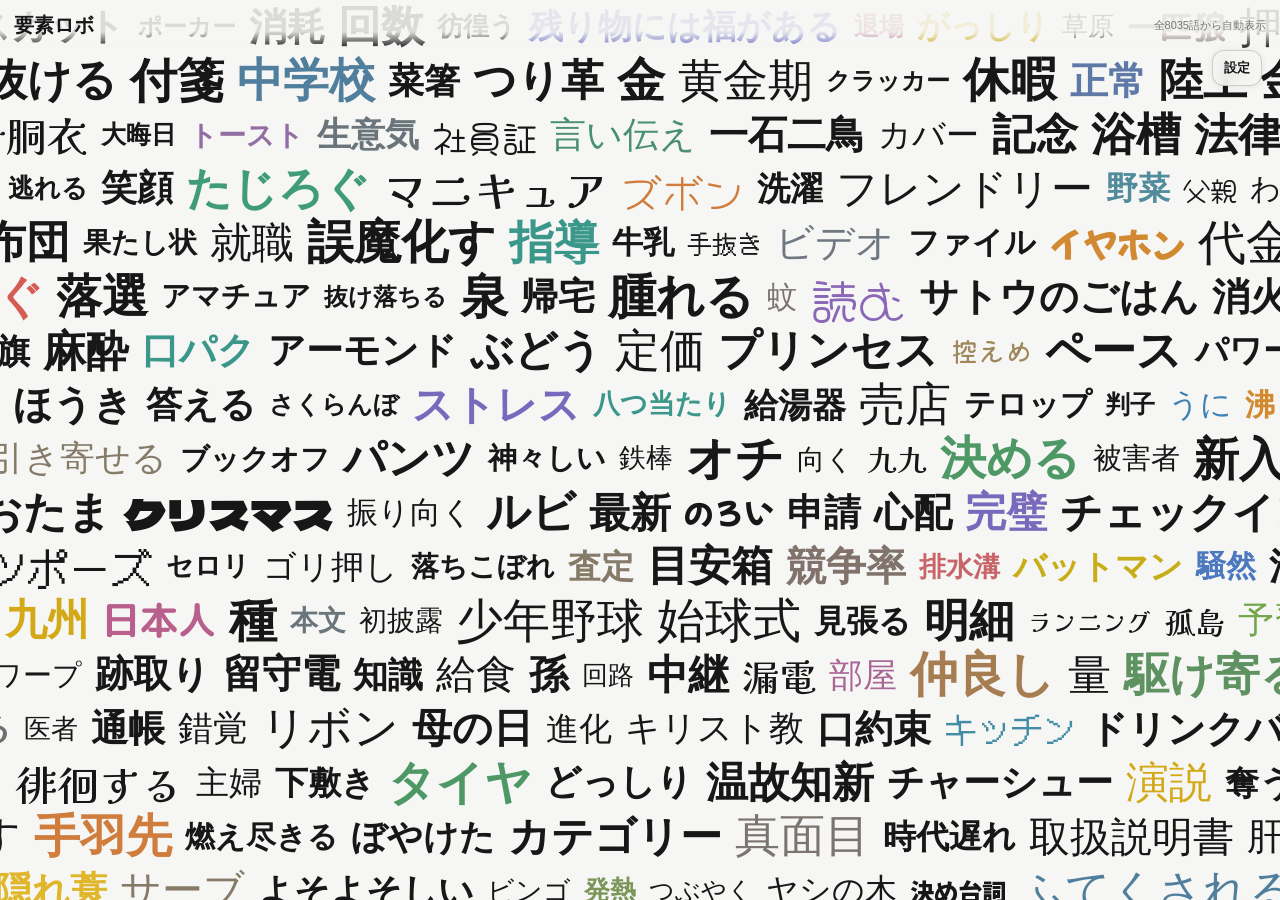
==== index.html @ fb164f0d "Move display controls into settings panel" ====
<!doctype html>
<html lang="ja"><head><meta charset="utf-8"><meta name="viewport" content="width=device-width,initial-scale=1,viewport-fit=cover"><title>要素ロボ</title><link rel="stylesheet" href="reroll-effect.css"><link rel="preconnect" href="https://fonts.googleapis.com"><link rel="preconnect" href="https://fonts.gstatic.com" crossorigin><link href="https://fonts.googleapis.com/css2?family=Dela+Gothic+One&family=DotGothic16&family=Hachi+Maru+Pop&family=Kaisei+Decol:wght@500&family=Kiwi+Maru:wght@500&family=Kosugi+Maru&family=M+PLUS+Rounded+1c:wght@700&family=Mochiy+Pop+One&family=Rampart+One&family=Reggae+One&family=RocknRoll+One&family=Shippori+Mincho:wght@600&family=Stick&family=Yomogi&family=Yuji+Mai&family=Yuji+Syuku&family=Zen+Antique&family=Zen+Kurenaido&family=Zen+Old+Mincho:wght@600&display=swap" rel="stylesheet">
<style>
:root{--bg:#f6f6f4;--text:#171717;--muted:#777;--panel:rgba(246,246,244,.88)}*{box-sizing:border-box}html,body{margin:0;width:100%;height:100%;overflow:hidden;background:var(--bg);color:var(--text);font-family:-apple-system,BlinkMacSystemFont,"Hiragino Sans","Yu Gothic",sans-serif}#river{position:fixed;inset:0;overflow:hidden}#track{position:absolute;left:-90px;top:0;width:calc(100vw + 180px);will-change:transform;animation:flow var(--duration,60s) linear infinite}.sheet{width:100%;overflow:hidden}.row{height:36px;display:flex;align-items:center;gap:9px;width:max-content;white-space:nowrap}.word{display:inline-block;flex:none;white-space:nowrap;line-height:1;opacity:1;user-select:none;pointer-events:none}@keyframes flow{from{transform:translate3d(0,var(--start-y),0)}to{transform:translate3d(0,0,0)}}header{position:fixed;top:0;left:0;right:0;z-index:20;display:flex;align-items:center;justify-content:space-between;gap:12px;padding:max(12px,env(safe-area-inset-top)) 14px 10px;background:linear-gradient(to bottom,var(--panel) 65%,transparent);pointer-events:none}h1{font-size:20px;margin:0;font-weight:700}.info{font-size:11px;color:var(--muted);white-space:nowrap}.loading{position:fixed;inset:0;display:grid;place-items:center;font-size:14px;color:var(--muted)}#settingsButton{position:fixed;z-index:42;right:12px;top:max(44px,calc(env(safe-area-inset-top) + 38px));height:34px;padding:0 11px;border:1px solid color-mix(in srgb,var(--text) 18%,transparent);border-radius:12px;background:color-mix(in srgb,var(--bg) 90%,transparent);color:var(--text);font:700 12px -apple-system,BlinkMacSystemFont,"Hiragino Sans","Yu Gothic",sans-serif;box-shadow:0 1px 7px rgba(0,0,0,.08);backdrop-filter:blur(6px);-webkit-backdrop-filter:blur(6px);cursor:pointer}#settingsPanel{position:fixed;z-index:41;right:12px;top:max(84px,calc(env(safe-area-inset-top) + 78px));width:min(88vw,290px);padding:12px;border-radius:16px;background:color-mix(in srgb,var(--bg) 92%,transparent);color:var(--text);box-shadow:0 5px 22px rgba(0,0,0,.14);backdrop-filter:blur(9px);-webkit-backdrop-filter:blur(9px)}#settingsPanel[hidden]{display:none}.settingRow{min-height:34px;display:flex;align-items:center;justify-content:space-between;gap:12px;font-size:12px;font-weight:700}.settingRow+.settingRow{border-top:1px solid color-mix(in srgb,var(--text) 9%,transparent)}.settingHint{font-size:9px;font-weight:500;color:var(--muted);margin-top:-4px;padding-bottom:6px}.settingToggle{display:flex;align-items:center;cursor:pointer}.settingToggle input{position:absolute;opacity:0;pointer-events:none}.miniSwitch{position:relative;width:36px;height:21px;border-radius:999px;background:color-mix(in srgb,var(--text) 18%,transparent);transition:.15s}.miniSwitch:after{content:"";position:absolute;width:17px;height:17px;left:2px;top:2px;border-radius:50%;background:var(--bg);box-shadow:0 1px 3px rgba(0,0,0,.25);transition:.15s}.settingToggle input:checked+.miniSwitch{background:var(--text)}.settingToggle input:checked+.miniSwitch:after{transform:translateX(15px)}.speedBox{display:flex;align-items:center;gap:7px}.speedBox input{width:120px;accent-color:var(--text)}#speedValue{min-width:24px;text-align:right;font-variant-numeric:tabular-nums}#rerollWrap{position:fixed;right:14px;bottom:max(15px,env(safe-area-inset-bottom));z-index:30;display:flex;flex-direction:column;align-items:center;gap:5px}#rerollWrap[hidden]{display:none}#reroll{width:62px;height:62px;padding:0;border:2px solid rgba(23,23,23,.30);border-radius:50%;display:grid;place-items:center;background:rgba(255,255,255,.97);color:#111;box-shadow:0 4px 18px rgba(0,0,0,.20);cursor:pointer;-webkit-tap-highlight-color:transparent}#reroll svg{width:38px;height:38px;display:block;overflow:visible}#reroll:active{transform:scale(.94)}#rerollLabel{font-size:12px;font-weight:700;line-height:1;color:#222;background:rgba(255,255,255,.92);padding:4px 7px;border-radius:9px;box-shadow:0 1px 5px rgba(0,0,0,.10);pointer-events:none}@media (min-width:601px){.row{height:54px;gap:13px}#settingsButton{right:18px;top:50px;height:36px;font-size:13px}#settingsPanel{right:18px;top:92px;width:310px}.settingRow{font-size:13px}.speedBox input{width:140px}#rerollWrap{right:22px;bottom:18px}#reroll{width:68px;height:68px}#reroll svg{width:41px;height:41px}#rerollLabel{font-size:13px}}
</style></head><body><div id="river"><div id="track"></div></div><header><h1>要素ロボ</h1><div class="info" id="info">読み込み中…</div></header><button id="settingsButton" type="button" aria-expanded="false">設定</button><div id="settingsPanel" hidden><div class="settingRow"><span>フォント</span><label class="settingToggle"><input id="fontToggle" type="checkbox" checked><span class="miniSwitch"></span></label></div><div class="settingRow"><span>色</span><label class="settingToggle"><input id="colorToggle" type="checkbox" checked><span class="miniSwitch"></span></label></div><div class="settingRow"><span>速度</span><div class="speedBox"><input id="speedRange" type="range" min="12" max="72" step="2" value="36"><span id="speedValue">36</span></div></div><div class="settingRow"><span>文字サイズ</span><label class="settingToggle"><input id="sizeToggle" type="checkbox" checked><span class="miniSwitch"></span></label></div><div class="settingRow"><span>文字数補正</span><label class="settingToggle"><input id="lengthToggle" type="checkbox" checked><span class="miniSwitch"></span></label></div><div class="settingHint">ON：長い言葉ほど少し小さく表示</div></div><div id="rerollWrap" hidden><button id="reroll" type="button" aria-label="再抽選" title="再抽選"><svg viewBox="0 0 48 48" aria-hidden="true"><path d="M10 19A15.5 15.5 0 0 1 35 13" fill="none" stroke="currentColor" stroke-width="4.2" stroke-linecap="round"/><path d="M34 7L40 14L31 16Z" fill="currentColor"/><path d="M38 29A15.5 15.5 0 0 1 13 35" fill="none" stroke="currentColor" stroke-width="4.2" stroke-linecap="round"/><path d="M14 41L8 34L17 32Z" fill="currentColor"/></svg></button><div id="rerollLabel">再抽選</div></div><div id="loading" class="loading">語彙を読み込んでいます…</div>
<script>
const FILES=['words1.txt','words2.txt','words3.txt','words4.txt','words5.txt','words6.txt','words7.txt','words8.txt','words9.txt','noun_candidates_1000plus.txt','verb_candidates.txt','adjective_candidates_2000.txt'],track=document.getElementById('track'),info=document.getElementById('info'),loading=document.getElementById('loading'),reroll=document.getElementById('reroll'),rerollWrap=document.getElementById('rerollWrap'),settingsButton=document.getElementById('settingsButton'),settingsPanel=document.getElementById('settingsPanel'),fontToggle=document.getElementById('fontToggle'),colorToggle=document.getElementById('colorToggle'),speedRange=document.getElementById('speedRange'),speedValue=document.getElementById('speedValue'),sizeToggle=document.getElementById('sizeToggle'),lengthToggle=document.getElementById('lengthToggle');
const EXCLUDE=new Set(['真鍮','合板','石材','鋼','断熱材','建材','路肩','陸橋','貯水槽','排気口','換気口','字体','字間','キャプション','製本','トナー','受付票','壮行会','セットプレー']);
const COLORS=['#d65b55','#d96d47','#cf7c3d','#d18a32','#d6b82f','#c9ad18','#e0b62a','#d4a918','#bfa51f','#9aa23b','#74a64c','#4d9864','#3f9b78','#3c978b','#438ca5','#3e82b4','#4b78be','#5c78bf','#6b6fc1','#7969bd','#8a67b7','#9b62ae','#aa609f','#b95f8d','#c35f7a','#c76569','#b86f5c','#a67c51','#5e9361','#499071','#438b81','#46868f','#507f9d','#5e78a7','#6d72ad','#7c6caf','#8c68aa','#9c65a2','#aa6597','#b36b89','#9f875c','#8e8f57','#7b9659','#689b62','#579b70','#4c987f','#4b928e','#528b9b','#926ea4','#6f6f6f','#7b746f','#6f7780','#81736c','#76765f','#69746b','#77707f','#6a747b','#857b68','#736d5f','#7c7070'];
const FONTS=[{family:'-apple-system,BlinkMacSystemFont,"Hiragino Sans","Yu Gothic",sans-serif',weight:'600',chance:30},{family:'"Hiragino Mincho ProN","Yu Mincho",serif',weight:'600',chance:20},{family:'ui-monospace,"SFMono-Regular","Cascadia Mono","Yu Gothic",monospace',weight:'600',chance:2},{family:'"Hiragino Maru Gothic ProN","Hiragino Maru Gothic Pro","Yu Gothic",sans-serif',weight:'600',chance:2},{family:'"YuKyokasho","Yu Kyokasho","Hiragino Mincho ProN",serif',weight:'500',chance:2},{family:'"Hiragino Kaku Gothic StdN","Hiragino Kaku Gothic ProN","Yu Gothic",sans-serif',weight:'800',chance:2},{family:'"Klee","Klee One","Yu Mincho",serif',weight:'500',chance:2},{family:'Georgia,"Times New Roman","Yu Mincho",serif',weight:'600',chance:2},{family:'"DotGothic16",sans-serif',weight:'400',chance:2},{family:'"Dela Gothic One",sans-serif',weight:'400',chance:2},{family:'"Hachi Maru Pop",cursive',weight:'400',chance:2},{family:'"Zen Kurenaido",sans-serif',weight:'400',chance:2},{family:'"Kaisei Decol",serif',weight:'500',chance:2},{family:'"RocknRoll One",sans-serif',weight:'400',chance:2},{family:'"Reggae One",sans-serif',weight:'400',chance:2},{family:'"M PLUS Rounded 1c",sans-serif',weight:'700',chance:2},{family:'"Kosugi Maru",sans-serif',weight:'400',chance:2},{family:'"Shippori Mincho",serif',weight:'600',chance:2},{family:'"Zen Antique",serif',weight:'400',chance:2},{family:'"Zen Old Mincho",serif',weight:'600',chance:2},{family:'"Yomogi",cursive',weight:'400',chance:2},{family:'"Yuji Syuku",serif',weight:'400',chance:2},{family:'"Yuji Mai",serif',weight:'400',chance:2},{family:'"Mochiy Pop One",sans-serif',weight:'400',chance:2},{family:'"Kiwi Maru",serif',weight:'500',chance:2},{family:'"Rampart One",sans-serif',weight:'400',chance:2},{family:'"Stick",sans-serif',weight:'400',chance:2}];
const BASE_FONT=FONTS[0];let speed=36,words=[],resizeTimer=null,pool=[],p=0,cycleTimer=null,sheetHeight=0,fontVariation=true,colorVariation=true,sizeVariation=true,lengthCorrection=true;const isPhone=()=>Math.min(screen.width,screen.height)<=600;const rowHeight=()=>isPhone()?36:54;const layoutWidth=()=>isPhone()?Math.min(innerWidth,innerHeight):innerWidth;function shuffle(a){const b=a.slice();for(let i=b.length-1;i;i--){const j=Math.floor(Math.random()*(i+1));[b[i],b[j]]=[b[j],b[i]]}return b}function nextWord(){if(p>=pool.length){pool=shuffle(words);p=0}return pool[p++]}function decorateWord(s){if(colorVariation&&Math.random()<.30)s.style.color=COLORS[Math.floor(Math.random()*COLORS.length)];else s.style.color=''}function fontSizeFor(text){const scale=isPhone()?1:1.5;if(!sizeVariation)return 24.2*scale;const len=Array.from(text).length,correction=lengthCorrection?(len-3)*.38:0;return Math.max(16*scale,Math.min(32*scale,(24.2+(Math.random()-.5)*16-correction)*scale))}function chooseFont(){if(!fontVariation)return BASE_FONT;let r=Math.random()*100,sum=0;for(const f of FONTS){sum+=f.chance;if(r<sum)return f}return FONTS[0]}function applyFont(s){const f=chooseFont();s.style.fontFamily=f.family;s.style.fontWeight=f.weight}function applySize(s){s.style.fontSize=fontSizeFor(s.textContent)+'px'}function makeWord(text){const s=document.createElement('span');s.className='word';s.textContent=text;applySize(s);applyFont(s);decorateWord(s);return s}function wordsPerRow(){const w=layoutWidth(),avg=isPhone()?46:72;return Math.ceil((w+420)/avg)+8}function fillRow(row){const offset=Math.floor(Math.random()*100),frag=document.createDocumentFragment(),count=wordsPerRow();row.style.transform=`translateX(${-offset}px)`;for(let i=0;i<count;i++)frag.appendChild(makeWord(nextWord()));row.appendChild(frag)}function makeSheet(){const sh=document.createElement('div');sh.className='sheet',rh=rowHeight(),rows=Math.ceil(innerHeight/rh)*4+8;for(let i=0;i<rows;i++){const row=document.createElement('div');row.className='row';fillRow(row);sh.appendChild(row)}return sh}function refreshFonts(){track.querySelectorAll('.word').forEach(applyFont)}function refreshColors(){track.querySelectorAll('.word').forEach(decorateWord)}function refreshSizes(){track.querySelectorAll('.word').forEach(applySize)}function applySpeed(){if(!sheetHeight)return;track.style.setProperty('--duration',`${sheetHeight/speed}s`)}function build(){clearTimeout(cycleTimer);rerollWrap.hidden=true;track.style.animation='none';track.replaceChildren();pool=shuffle(words);p=0;const a=makeSheet();track.appendChild(a);track.appendChild(a.cloneNode(true));sheetHeight=a.offsetHeight;track.style.setProperty('--start-y',`${-sheetHeight}px`);applySpeed();void track.offsetWidth;track.style.animation='flow var(--duration) linear infinite';cycleTimer=setTimeout(()=>{rerollWrap.hidden=false},sheetHeight/speed*1000)}settingsButton.addEventListener('click',()=>{const open=settingsPanel.hidden;settingsPanel.hidden=!open;settingsButton.setAttribute('aria-expanded',open)});fontToggle.addEventListener('change',()=>{fontVariation=fontToggle.checked;refreshFonts()});colorToggle.addEventListener('change',()=>{colorVariation=colorToggle.checked;refreshColors()});speedRange.addEventListener('input',()=>{speed=Number(speedRange.value);speedValue.textContent=speed;applySpeed()});sizeToggle.addEventListener('change',()=>{sizeVariation=sizeToggle.checked;refreshSizes()});lengthToggle.addEventListener('change',()=>{lengthCorrection=lengthToggle.checked;if(sizeVariation)refreshSizes()});reroll.addEventListener('click',build);addEventListener('resize',()=>{if(isPhone())return;clearTimeout(resizeTimer);resizeTimer=setTimeout(()=>{if(words.length)build()},350)});Promise.all(FILES.map(f=>fetch(f).then(r=>{if(!r.ok)throw Error();return r.text()}))).then(ts=>{words=[...new Set(ts.join('\n').split(/\r?\n/).map(x=>x.trim()).filter(Boolean))].filter(w=>!EXCLUDE.has(w));loading.remove();info.textContent=`全${words.length}語から自動表示`;build()}).catch(()=>{loading.textContent='語彙の読み込みに失敗しました';info.textContent='エラー'});
</script><script src="reroll-effect.js"></script></body></html>
---- reroll-effect.css ----
html.inverted{--bg:#111;--text:#f3f3f3;--muted:#aaa;--panel:rgba(17,17,17,.88);color-scheme:dark}html,body{transition:background-color .15s,color .15s}#rerollEffect{position:fixed;inset:0;z-index:60;display:flex;flex-direction:column;align-items:center;justify-content:center;gap:14px;background:rgba(246,246,244,.52);pointer-events:auto}html.inverted #rerollEffect{background:rgba(17,17,17,.52)}#rerollEffect[hidden]{display:none}.loadingSpinner{width:54px;height:54px;border-radius:50%;border:6px solid color-mix(in srgb,var(--text) 16%,transparent);border-top-color:var(--text);animation:rerollSpin .72s linear infinite}.rerollEffectText{font-size:17px;font-weight:800;letter-spacing:.04em;color:var(--text);text-shadow:0 1px 0 color-mix(in srgb,var(--bg) 95%,transparent),0 0 7px color-mix(in srgb,var(--bg) 80%,transparent)}#reroll{background:color-mix(in srgb,var(--bg) 97%,transparent)!important;color:var(--text)!important;border-color:color-mix(in srgb,var(--text) 30%,transparent)!important}#rerollLabel{color:var(--text)!important;background:color-mix(in srgb,var(--bg) 92%,transparent)!important}body.rerolling #track{opacity:.96}@keyframes rerollSpin{to{transform:rotate(360deg)}}@media(max-width:600px){.loadingSpinner{width:50px;height:50px;border-width:5px}.rerollEffectText{font-size:16px}}
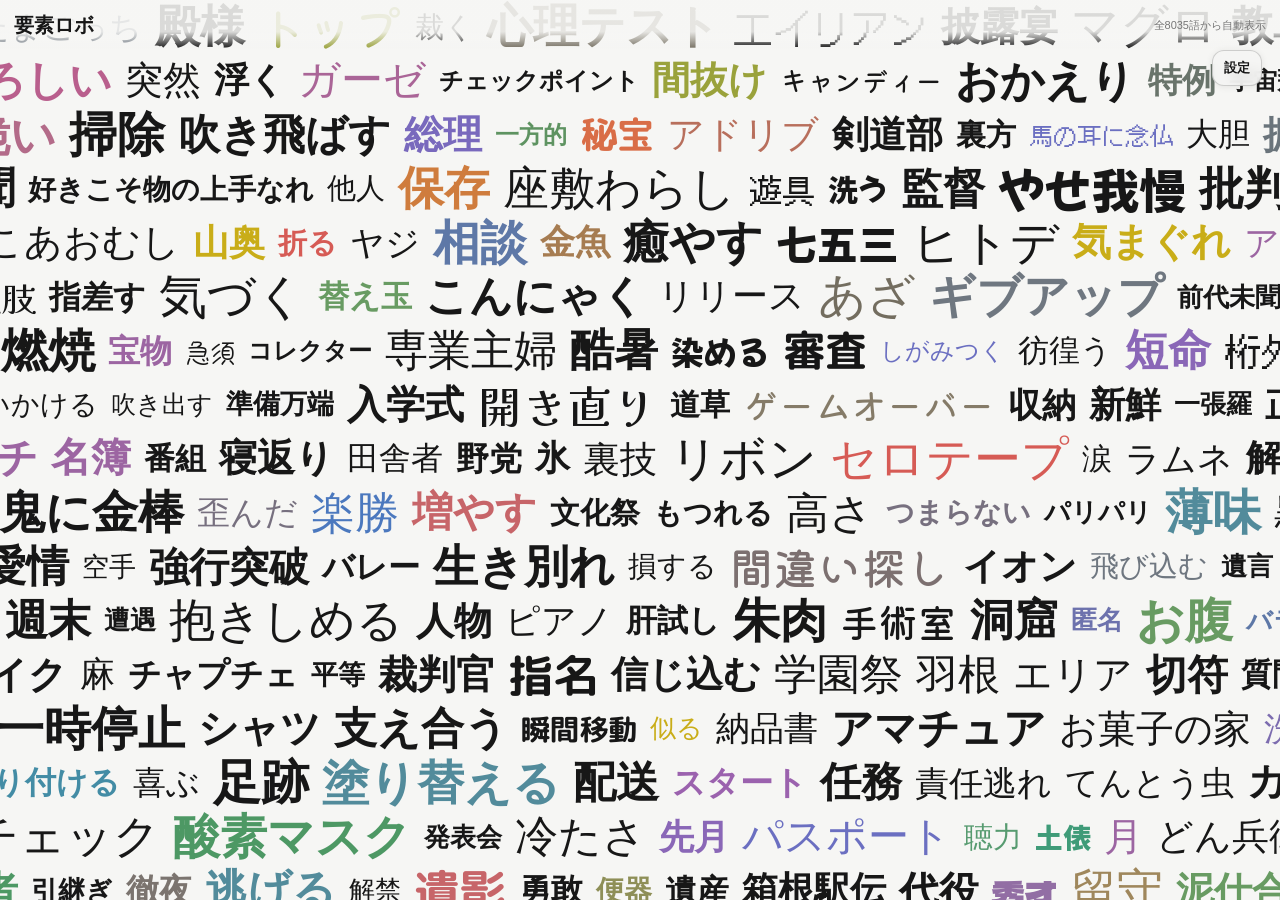
==== commit 95fcdb9e: "Show progress feedback while applying display settings" ====
--- a/index.html
+++ b/index.html
@@ -1,12 +1,12 @@
 <!doctype html>
 <html lang="ja"><head><meta charset="utf-8"><meta name="viewport" content="width=device-width,initial-scale=1,viewport-fit=cover"><title>要素ロボ</title><link rel="stylesheet" href="reroll-effect.css"><link rel="preconnect" href="https://fonts.googleapis.com"><link rel="preconnect" href="https://fonts.gstatic.com" crossorigin><link href="https://fonts.googleapis.com/css2?family=Dela+Gothic+One&family=DotGothic16&family=Hachi+Maru+Pop&family=Kaisei+Decol:wght@500&family=Kiwi+Maru:wght@500&family=Kosugi+Maru&family=M+PLUS+Rounded+1c:wght@700&family=Mochiy+Pop+One&family=Rampart+One&family=Reggae+One&family=RocknRoll+One&family=Shippori+Mincho:wght@600&family=Stick&family=Yomogi&family=Yuji+Mai&family=Yuji+Syuku&family=Zen+Antique&family=Zen+Kurenaido&family=Zen+Old+Mincho:wght@600&display=swap" rel="stylesheet">
 <style>
-:root{--bg:#f6f6f4;--text:#171717;--muted:#777;--panel:rgba(246,246,244,.88)}*{box-sizing:border-box}html,body{margin:0;width:100%;height:100%;overflow:hidden;background:var(--bg);color:var(--text);font-family:-apple-system,BlinkMacSystemFont,"Hiragino Sans","Yu Gothic",sans-serif}#river{position:fixed;inset:0;overflow:hidden}#track{position:absolute;left:-90px;top:0;width:calc(100vw + 180px);will-change:transform;animation:flow var(--duration,60s) linear infinite}.sheet{width:100%;overflow:hidden}.row{height:36px;display:flex;align-items:center;gap:9px;width:max-content;white-space:nowrap}.word{display:inline-block;flex:none;white-space:nowrap;line-height:1;opacity:1;user-select:none;pointer-events:none}@keyframes flow{from{transform:translate3d(0,var(--start-y),0)}to{transform:translate3d(0,0,0)}}header{position:fixed;top:0;left:0;right:0;z-index:20;display:flex;align-items:center;justify-content:space-between;gap:12px;padding:max(12px,env(safe-area-inset-top)) 14px 10px;background:linear-gradient(to bottom,var(--panel) 65%,transparent);pointer-events:none}h1{font-size:20px;margin:0;font-weight:700}.info{font-size:11px;color:var(--muted);white-space:nowrap}.loading{position:fixed;inset:0;display:grid;place-items:center;font-size:14px;color:var(--muted)}#settingsButton{position:fixed;z-index:42;right:12px;top:max(44px,calc(env(safe-area-inset-top) + 38px));height:34px;padding:0 11px;border:1px solid color-mix(in srgb,var(--text) 18%,transparent);border-radius:12px;background:color-mix(in srgb,var(--bg) 90%,transparent);color:var(--text);font:700 12px -apple-system,BlinkMacSystemFont,"Hiragino Sans","Yu Gothic",sans-serif;box-shadow:0 1px 7px rgba(0,0,0,.08);backdrop-filter:blur(6px);-webkit-backdrop-filter:blur(6px);cursor:pointer}#settingsPanel{position:fixed;z-index:41;right:12px;top:max(84px,calc(env(safe-area-inset-top) + 78px));width:min(88vw,290px);padding:12px;border-radius:16px;background:color-mix(in srgb,var(--bg) 92%,transparent);color:var(--text);box-shadow:0 5px 22px rgba(0,0,0,.14);backdrop-filter:blur(9px);-webkit-backdrop-filter:blur(9px)}#settingsPanel[hidden]{display:none}.settingRow{min-height:34px;display:flex;align-items:center;justify-content:space-between;gap:12px;font-size:12px;font-weight:700}.settingRow+.settingRow{border-top:1px solid color-mix(in srgb,var(--text) 9%,transparent)}.settingHint{font-size:9px;font-weight:500;color:var(--muted);margin-top:-4px;padding-bottom:6px}.settingToggle{display:flex;align-items:center;cursor:pointer}.settingToggle input{position:absolute;opacity:0;pointer-events:none}.miniSwitch{position:relative;width:36px;height:21px;border-radius:999px;background:color-mix(in srgb,var(--text) 18%,transparent);transition:.15s}.miniSwitch:after{content:"";position:absolute;width:17px;height:17px;left:2px;top:2px;border-radius:50%;background:var(--bg);box-shadow:0 1px 3px rgba(0,0,0,.25);transition:.15s}.settingToggle input:checked+.miniSwitch{background:var(--text)}.settingToggle input:checked+.miniSwitch:after{transform:translateX(15px)}.speedBox{display:flex;align-items:center;gap:7px}.speedBox input{width:120px;accent-color:var(--text)}#speedValue{min-width:24px;text-align:right;font-variant-numeric:tabular-nums}#rerollWrap{position:fixed;right:14px;bottom:max(15px,env(safe-area-inset-bottom));z-index:30;display:flex;flex-direction:column;align-items:center;gap:5px}#rerollWrap[hidden]{display:none}#reroll{width:62px;height:62px;padding:0;border:2px solid rgba(23,23,23,.30);border-radius:50%;display:grid;place-items:center;background:rgba(255,255,255,.97);color:#111;box-shadow:0 4px 18px rgba(0,0,0,.20);cursor:pointer;-webkit-tap-highlight-color:transparent}#reroll svg{width:38px;height:38px;display:block;overflow:visible}#reroll:active{transform:scale(.94)}#rerollLabel{font-size:12px;font-weight:700;line-height:1;color:#222;background:rgba(255,255,255,.92);padding:4px 7px;border-radius:9px;box-shadow:0 1px 5px rgba(0,0,0,.10);pointer-events:none}@media (min-width:601px){.row{height:54px;gap:13px}#settingsButton{right:18px;top:50px;height:36px;font-size:13px}#settingsPanel{right:18px;top:92px;width:310px}.settingRow{font-size:13px}.speedBox input{width:140px}#rerollWrap{right:22px;bottom:18px}#reroll{width:68px;height:68px}#reroll svg{width:41px;height:41px}#rerollLabel{font-size:13px}}
+:root{--bg:#f6f6f4;--text:#171717;--muted:#777;--panel:rgba(246,246,244,.88)}*{box-sizing:border-box}html,body{margin:0;width:100%;height:100%;overflow:hidden;background:var(--bg);color:var(--text);font-family:-apple-system,BlinkMacSystemFont,"Hiragino Sans","Yu Gothic",sans-serif}#river{position:fixed;inset:0;overflow:hidden}#track{position:absolute;left:-90px;top:0;width:calc(100vw + 180px);will-change:transform;animation:flow var(--duration,60s) linear infinite}.sheet{width:100%;overflow:hidden}.row{height:36px;display:flex;align-items:center;gap:9px;width:max-content;white-space:nowrap}.word{display:inline-block;flex:none;white-space:nowrap;line-height:1;opacity:1;user-select:none;pointer-events:none}@keyframes flow{from{transform:translate3d(0,var(--start-y),0)}to{transform:translate3d(0,0,0)}}header{position:fixed;top:0;left:0;right:0;z-index:20;display:flex;align-items:center;justify-content:space-between;gap:12px;padding:max(12px,env(safe-area-inset-top)) 14px 10px;background:linear-gradient(to bottom,var(--panel) 65%,transparent);pointer-events:none}h1{font-size:20px;margin:0;font-weight:700}.info{font-size:11px;color:var(--muted);white-space:nowrap}.loading{position:fixed;inset:0;display:grid;place-items:center;font-size:14px;color:var(--muted)}#settingsButton{position:fixed;z-index:42;right:12px;top:max(44px,calc(env(safe-area-inset-top) + 38px));height:34px;padding:0 11px;border:1px solid color-mix(in srgb,var(--text) 18%,transparent);border-radius:12px;background:color-mix(in srgb,var(--bg) 90%,transparent);color:var(--text);font:700 12px -apple-system,BlinkMacSystemFont,"Hiragino Sans","Yu Gothic",sans-serif;box-shadow:0 1px 7px rgba(0,0,0,.08);backdrop-filter:blur(6px);-webkit-backdrop-filter:blur(6px);cursor:pointer}#settingsPanel{position:fixed;z-index:41;right:12px;top:max(84px,calc(env(safe-area-inset-top) + 78px));width:min(88vw,290px);padding:12px;border-radius:16px;background:color-mix(in srgb,var(--bg) 92%,transparent);color:var(--text);box-shadow:0 5px 22px rgba(0,0,0,.14);backdrop-filter:blur(9px);-webkit-backdrop-filter:blur(9px)}#settingsPanel[hidden]{display:none}.settingRow{position:relative;min-height:34px;display:flex;align-items:center;justify-content:space-between;gap:12px;font-size:12px;font-weight:700}.settingRow+.settingRow{border-top:1px solid color-mix(in srgb,var(--text) 9%,transparent)}.settingRow.updating{padding-right:24px}.settingRow.updating:after{content:"";position:absolute;right:0;width:13px;height:13px;border:2px solid color-mix(in srgb,var(--text) 18%,transparent);border-top-color:var(--text);border-radius:50%;animation:settingSpin .55s linear infinite}.settingHint{font-size:9px;font-weight:500;color:var(--muted);margin-top:-4px;padding-bottom:6px}.settingToggle{display:flex;align-items:center;cursor:pointer}.settingToggle input{position:absolute;opacity:0;pointer-events:none}.miniSwitch{position:relative;width:36px;height:21px;border-radius:999px;background:color-mix(in srgb,var(--text) 18%,transparent);transition:.15s}.miniSwitch:after{content:"";position:absolute;width:17px;height:17px;left:2px;top:2px;border-radius:50%;background:var(--bg);box-shadow:0 1px 3px rgba(0,0,0,.25);transition:.15s}.settingToggle input:checked+.miniSwitch{background:var(--text)}.settingToggle input:checked+.miniSwitch:after{transform:translateX(15px)}.settingToggle input:disabled+.miniSwitch{opacity:.72}.speedBox{display:flex;align-items:center;gap:7px}.speedBox input{width:120px;accent-color:var(--text)}#speedValue{min-width:24px;text-align:right;font-variant-numeric:tabular-nums}@keyframes settingSpin{to{transform:rotate(360deg)}}#rerollWrap{position:fixed;right:14px;bottom:max(15px,env(safe-area-inset-bottom));z-index:30;display:flex;flex-direction:column;align-items:center;gap:5px}#rerollWrap[hidden]{display:none}#reroll{width:62px;height:62px;padding:0;border:2px solid rgba(23,23,23,.30);border-radius:50%;display:grid;place-items:center;background:rgba(255,255,255,.97);color:#111;box-shadow:0 4px 18px rgba(0,0,0,.20);cursor:pointer;-webkit-tap-highlight-color:transparent}#reroll svg{width:38px;height:38px;display:block;overflow:visible}#reroll:active{transform:scale(.94)}#rerollLabel{font-size:12px;font-weight:700;line-height:1;color:#222;background:rgba(255,255,255,.92);padding:4px 7px;border-radius:9px;box-shadow:0 1px 5px rgba(0,0,0,.10);pointer-events:none}@media (min-width:601px){.row{height:54px;gap:13px}#settingsButton{right:18px;top:50px;height:36px;font-size:13px}#settingsPanel{right:18px;top:92px;width:310px}.settingRow{font-size:13px}.speedBox input{width:140px}#rerollWrap{right:22px;bottom:18px}#reroll{width:68px;height:68px}#reroll svg{width:41px;height:41px}#rerollLabel{font-size:13px}}
 </style></head><body><div id="river"><div id="track"></div></div><header><h1>要素ロボ</h1><div class="info" id="info">読み込み中…</div></header><button id="settingsButton" type="button" aria-expanded="false">設定</button><div id="settingsPanel" hidden><div class="settingRow"><span>フォント</span><label class="settingToggle"><input id="fontToggle" type="checkbox" checked><span class="miniSwitch"></span></label></div><div class="settingRow"><span>色</span><label class="settingToggle"><input id="colorToggle" type="checkbox" checked><span class="miniSwitch"></span></label></div><div class="settingRow"><span>速度</span><div class="speedBox"><input id="speedRange" type="range" min="12" max="72" step="2" value="36"><span id="speedValue">36</span></div></div><div class="settingRow"><span>文字サイズ</span><label class="settingToggle"><input id="sizeToggle" type="checkbox" checked><span class="miniSwitch"></span></label></div><div class="settingRow"><span>文字数補正</span><label class="settingToggle"><input id="lengthToggle" type="checkbox" checked><span class="miniSwitch"></span></label></div><div class="settingHint">ON：長い言葉ほど少し小さく表示</div></div><div id="rerollWrap" hidden><button id="reroll" type="button" aria-label="再抽選" title="再抽選"><svg viewBox="0 0 48 48" aria-hidden="true"><path d="M10 19A15.5 15.5 0 0 1 35 13" fill="none" stroke="currentColor" stroke-width="4.2" stroke-linecap="round"/><path d="M34 7L40 14L31 16Z" fill="currentColor"/><path d="M38 29A15.5 15.5 0 0 1 13 35" fill="none" stroke="currentColor" stroke-width="4.2" stroke-linecap="round"/><path d="M14 41L8 34L17 32Z" fill="currentColor"/></svg></button><div id="rerollLabel">再抽選</div></div><div id="loading" class="loading">語彙を読み込んでいます…</div>
 <script>
 const FILES=['words1.txt','words2.txt','words3.txt','words4.txt','words5.txt','words6.txt','words7.txt','words8.txt','words9.txt','noun_candidates_1000plus.txt','verb_candidates.txt','adjective_candidates_2000.txt'],track=document.getElementById('track'),info=document.getElementById('info'),loading=document.getElementById('loading'),reroll=document.getElementById('reroll'),rerollWrap=document.getElementById('rerollWrap'),settingsButton=document.getElementById('settingsButton'),settingsPanel=document.getElementById('settingsPanel'),fontToggle=document.getElementById('fontToggle'),colorToggle=document.getElementById('colorToggle'),speedRange=document.getElementById('speedRange'),speedValue=document.getElementById('speedValue'),sizeToggle=document.getElementById('sizeToggle'),lengthToggle=document.getElementById('lengthToggle');
 const EXCLUDE=new Set(['真鍮','合板','石材','鋼','断熱材','建材','路肩','陸橋','貯水槽','排気口','換気口','字体','字間','キャプション','製本','トナー','受付票','壮行会','セットプレー']);
 const COLORS=['#d65b55','#d96d47','#cf7c3d','#d18a32','#d6b82f','#c9ad18','#e0b62a','#d4a918','#bfa51f','#9aa23b','#74a64c','#4d9864','#3f9b78','#3c978b','#438ca5','#3e82b4','#4b78be','#5c78bf','#6b6fc1','#7969bd','#8a67b7','#9b62ae','#aa609f','#b95f8d','#c35f7a','#c76569','#b86f5c','#a67c51','#5e9361','#499071','#438b81','#46868f','#507f9d','#5e78a7','#6d72ad','#7c6caf','#8c68aa','#9c65a2','#aa6597','#b36b89','#9f875c','#8e8f57','#7b9659','#689b62','#579b70','#4c987f','#4b928e','#528b9b','#926ea4','#6f6f6f','#7b746f','#6f7780','#81736c','#76765f','#69746b','#77707f','#6a747b','#857b68','#736d5f','#7c7070'];
 const FONTS=[{family:'-apple-system,BlinkMacSystemFont,"Hiragino Sans","Yu Gothic",sans-serif',weight:'600',chance:30},{family:'"Hiragino Mincho ProN","Yu Mincho",serif',weight:'600',chance:20},{family:'ui-monospace,"SFMono-Regular","Cascadia Mono","Yu Gothic",monospace',weight:'600',chance:2},{family:'"Hiragino Maru Gothic ProN","Hiragino Maru Gothic Pro","Yu Gothic",sans-serif',weight:'600',chance:2},{family:'"YuKyokasho","Yu Kyokasho","Hiragino Mincho ProN",serif',weight:'500',chance:2},{family:'"Hiragino Kaku Gothic StdN","Hiragino Kaku Gothic ProN","Yu Gothic",sans-serif',weight:'800',chance:2},{family:'"Klee","Klee One","Yu Mincho",serif',weight:'500',chance:2},{family:'Georgia,"Times New Roman","Yu Mincho",serif',weight:'600',chance:2},{family:'"DotGothic16",sans-serif',weight:'400',chance:2},{family:'"Dela Gothic One",sans-serif',weight:'400',chance:2},{family:'"Hachi Maru Pop",cursive',weight:'400',chance:2},{family:'"Zen Kurenaido",sans-serif',weight:'400',chance:2},{family:'"Kaisei Decol",serif',weight:'500',chance:2},{family:'"RocknRoll One",sans-serif',weight:'400',chance:2},{family:'"Reggae One",sans-serif',weight:'400',chance:2},{family:'"M PLUS Rounded 1c",sans-serif',weight:'700',chance:2},{family:'"Kosugi Maru",sans-serif',weight:'400',chance:2},{family:'"Shippori Mincho",serif',weight:'600',chance:2},{family:'"Zen Antique",serif',weight:'400',chance:2},{family:'"Zen Old Mincho",serif',weight:'600',chance:2},{family:'"Yomogi",cursive',weight:'400',chance:2},{family:'"Yuji Syuku",serif',weight:'400',chance:2},{family:'"Yuji Mai",serif',weight:'400',chance:2},{family:'"Mochiy Pop One",sans-serif',weight:'400',chance:2},{family:'"Kiwi Maru",serif',weight:'500',chance:2},{family:'"Rampart One",sans-serif',weight:'400',chance:2},{family:'"Stick",sans-serif',weight:'400',chance:2}];
-const BASE_FONT=FONTS[0];let speed=36,words=[],resizeTimer=null,pool=[],p=0,cycleTimer=null,sheetHeight=0,fontVariation=true,colorVariation=true,sizeVariation=true,lengthCorrection=true;const isPhone=()=>Math.min(screen.width,screen.height)<=600;const rowHeight=()=>isPhone()?36:54;const layoutWidth=()=>isPhone()?Math.min(innerWidth,innerHeight):innerWidth;function shuffle(a){const b=a.slice();for(let i=b.length-1;i;i--){const j=Math.floor(Math.random()*(i+1));[b[i],b[j]]=[b[j],b[i]]}return b}function nextWord(){if(p>=pool.length){pool=shuffle(words);p=0}return pool[p++]}function decorateWord(s){if(colorVariation&&Math.random()<.30)s.style.color=COLORS[Math.floor(Math.random()*COLORS.length)];else s.style.color=''}function fontSizeFor(text){const scale=isPhone()?1:1.5;if(!sizeVariation)return 24.2*scale;const len=Array.from(text).length,correction=lengthCorrection?(len-3)*.38:0;return Math.max(16*scale,Math.min(32*scale,(24.2+(Math.random()-.5)*16-correction)*scale))}function chooseFont(){if(!fontVariation)return BASE_FONT;let r=Math.random()*100,sum=0;for(const f of FONTS){sum+=f.chance;if(r<sum)return f}return FONTS[0]}function applyFont(s){const f=chooseFont();s.style.fontFamily=f.family;s.style.fontWeight=f.weight}function applySize(s){s.style.fontSize=fontSizeFor(s.textContent)+'px'}function makeWord(text){const s=document.createElement('span');s.className='word';s.textContent=text;applySize(s);applyFont(s);decorateWord(s);return s}function wordsPerRow(){const w=layoutWidth(),avg=isPhone()?46:72;return Math.ceil((w+420)/avg)+8}function fillRow(row){const offset=Math.floor(Math.random()*100),frag=document.createDocumentFragment(),count=wordsPerRow();row.style.transform=`translateX(${-offset}px)`;for(let i=0;i<count;i++)frag.appendChild(makeWord(nextWord()));row.appendChild(frag)}function makeSheet(){const sh=document.createElement('div');sh.className='sheet',rh=rowHeight(),rows=Math.ceil(innerHeight/rh)*4+8;for(let i=0;i<rows;i++){const row=document.createElement('div');row.className='row';fillRow(row);sh.appendChild(row)}return sh}function refreshFonts(){track.querySelectorAll('.word').forEach(applyFont)}function refreshColors(){track.querySelectorAll('.word').forEach(decorateWord)}function refreshSizes(){track.querySelectorAll('.word').forEach(applySize)}function applySpeed(){if(!sheetHeight)return;track.style.setProperty('--duration',`${sheetHeight/speed}s`)}function build(){clearTimeout(cycleTimer);rerollWrap.hidden=true;track.style.animation='none';track.replaceChildren();pool=shuffle(words);p=0;const a=makeSheet();track.appendChild(a);track.appendChild(a.cloneNode(true));sheetHeight=a.offsetHeight;track.style.setProperty('--start-y',`${-sheetHeight}px`);applySpeed();void track.offsetWidth;track.style.animation='flow var(--duration) linear infinite';cycleTimer=setTimeout(()=>{rerollWrap.hidden=false},sheetHeight/speed*1000)}settingsButton.addEventListener('click',()=>{const open=settingsPanel.hidden;settingsPanel.hidden=!open;settingsButton.setAttribute('aria-expanded',open)});fontToggle.addEventListener('change',()=>{fontVariation=fontToggle.checked;refreshFonts()});colorToggle.addEventListener('change',()=>{colorVariation=colorToggle.checked;refreshColors()});speedRange.addEventListener('input',()=>{speed=Number(speedRange.value);speedValue.textContent=speed;applySpeed()});sizeToggle.addEventListener('change',()=>{sizeVariation=sizeToggle.checked;refreshSizes()});lengthToggle.addEventListener('change',()=>{lengthCorrection=lengthToggle.checked;if(sizeVariation)refreshSizes()});reroll.addEventListener('click',build);addEventListener('resize',()=>{if(isPhone())return;clearTimeout(resizeTimer);resizeTimer=setTimeout(()=>{if(words.length)build()},350)});Promise.all(FILES.map(f=>fetch(f).then(r=>{if(!r.ok)throw Error();return r.text()}))).then(ts=>{words=[...new Set(ts.join('\n').split(/\r?\n/).map(x=>x.trim()).filter(Boolean))].filter(w=>!EXCLUDE.has(w));loading.remove();info.textContent=`全${words.length}語から自動表示`;build()}).catch(()=>{loading.textContent='語彙の読み込みに失敗しました';info.textContent='エラー'});
+const BASE_FONT=FONTS[0];let speed=36,words=[],resizeTimer=null,pool=[],p=0,cycleTimer=null,sheetHeight=0,fontVariation=true,colorVariation=true,sizeVariation=true,lengthCorrection=true;const isPhone=()=>Math.min(screen.width,screen.height)<=600;const rowHeight=()=>isPhone()?36:54;const layoutWidth=()=>isPhone()?Math.min(innerWidth,innerHeight):innerWidth;function shuffle(a){const b=a.slice();for(let i=b.length-1;i;i--){const j=Math.floor(Math.random()*(i+1));[b[i],b[j]]=[b[j],b[i]]}return b}function nextWord(){if(p>=pool.length){pool=shuffle(words);p=0}return pool[p++]}function decorateWord(s){if(colorVariation&&Math.random()<.30)s.style.color=COLORS[Math.floor(Math.random()*COLORS.length)];else s.style.color=''}function fontSizeFor(text){const scale=isPhone()?1:1.5;if(!sizeVariation)return 24.2*scale;const len=Array.from(text).length,correction=lengthCorrection?(len-3)*.38:0;return Math.max(16*scale,Math.min(32*scale,(24.2+(Math.random()-.5)*16-correction)*scale))}function chooseFont(){if(!fontVariation)return BASE_FONT;let r=Math.random()*100,sum=0;for(const f of FONTS){sum+=f.chance;if(r<sum)return f}return FONTS[0]}function applyFont(s){const f=chooseFont();s.style.fontFamily=f.family;s.style.fontWeight=f.weight}function applySize(s){s.style.fontSize=fontSizeFor(s.textContent)+'px'}function makeWord(text){const s=document.createElement('span');s.className='word';s.textContent=text;applySize(s);applyFont(s);decorateWord(s);return s}function wordsPerRow(){const w=layoutWidth(),avg=isPhone()?46:72;return Math.ceil((w+420)/avg)+8}function fillRow(row){const offset=Math.floor(Math.random()*100),frag=document.createDocumentFragment(),count=wordsPerRow();row.style.transform=`translateX(${-offset}px)`;for(let i=0;i<count;i++)frag.appendChild(makeWord(nextWord()));row.appendChild(frag)}function makeSheet(){const sh=document.createElement('div');sh.className='sheet',rh=rowHeight(),rows=Math.ceil(innerHeight/rh)*4+8;for(let i=0;i<rows;i++){const row=document.createElement('div');row.className='row';fillRow(row);sh.appendChild(row)}return sh}function refreshFonts(){track.querySelectorAll('.word').forEach(applyFont)}function refreshColors(){track.querySelectorAll('.word').forEach(decorateWord)}function refreshSizes(){track.querySelectorAll('.word').forEach(applySize)}function applySpeed(){if(!sheetHeight)return;track.style.setProperty('--duration',`${sheetHeight/speed}s`)}function build(){clearTimeout(cycleTimer);rerollWrap.hidden=true;track.style.animation='none';track.replaceChildren();pool=shuffle(words);p=0;const a=makeSheet();track.appendChild(a);track.appendChild(a.cloneNode(true));sheetHeight=a.offsetHeight;track.style.setProperty('--start-y',`${-sheetHeight}px`);applySpeed();void track.offsetWidth;track.style.animation='flow var(--duration) linear infinite';cycleTimer=setTimeout(()=>{rerollWrap.hidden=false},sheetHeight/speed*1000)}function runSettingUpdate(input,work){const row=input.closest('.settingRow');input.disabled=true;if(row)row.classList.add('updating');requestAnimationFrame(()=>requestAnimationFrame(()=>{setTimeout(()=>{work();requestAnimationFrame(()=>{if(row)row.classList.remove('updating');input.disabled=false})},30)}))}settingsButton.addEventListener('click',()=>{const open=settingsPanel.hidden;settingsPanel.hidden=!open;settingsButton.setAttribute('aria-expanded',open)});fontToggle.addEventListener('change',()=>{fontVariation=fontToggle.checked;runSettingUpdate(fontToggle,refreshFonts)});colorToggle.addEventListener('change',()=>{colorVariation=colorToggle.checked;runSettingUpdate(colorToggle,refreshColors)});speedRange.addEventListener('input',()=>{speed=Number(speedRange.value);speedValue.textContent=speed;applySpeed()});sizeToggle.addEventListener('change',()=>{sizeVariation=sizeToggle.checked;runSettingUpdate(sizeToggle,refreshSizes)});lengthToggle.addEventListener('change',()=>{lengthCorrection=lengthToggle.checked;if(sizeVariation)runSettingUpdate(lengthToggle,refreshSizes)});reroll.addEventListener('click',build);addEventListener('resize',()=>{if(isPhone())return;clearTimeout(resizeTimer);resizeTimer=setTimeout(()=>{if(words.length)build()},350)});Promise.all(FILES.map(f=>fetch(f).then(r=>{if(!r.ok)throw Error();return r.text()}))).then(ts=>{words=[...new Set(ts.join('\n').split(/\r?\n/).map(x=>x.trim()).filter(Boolean))].filter(w=>!EXCLUDE.has(w));loading.remove();info.textContent=`全${words.length}語から自動表示`;build()}).catch(()=>{loading.textContent='語彙の読み込みに失敗しました';info.textContent='エラー'});
 </script><script src="reroll-effect.js"></script></body></html>
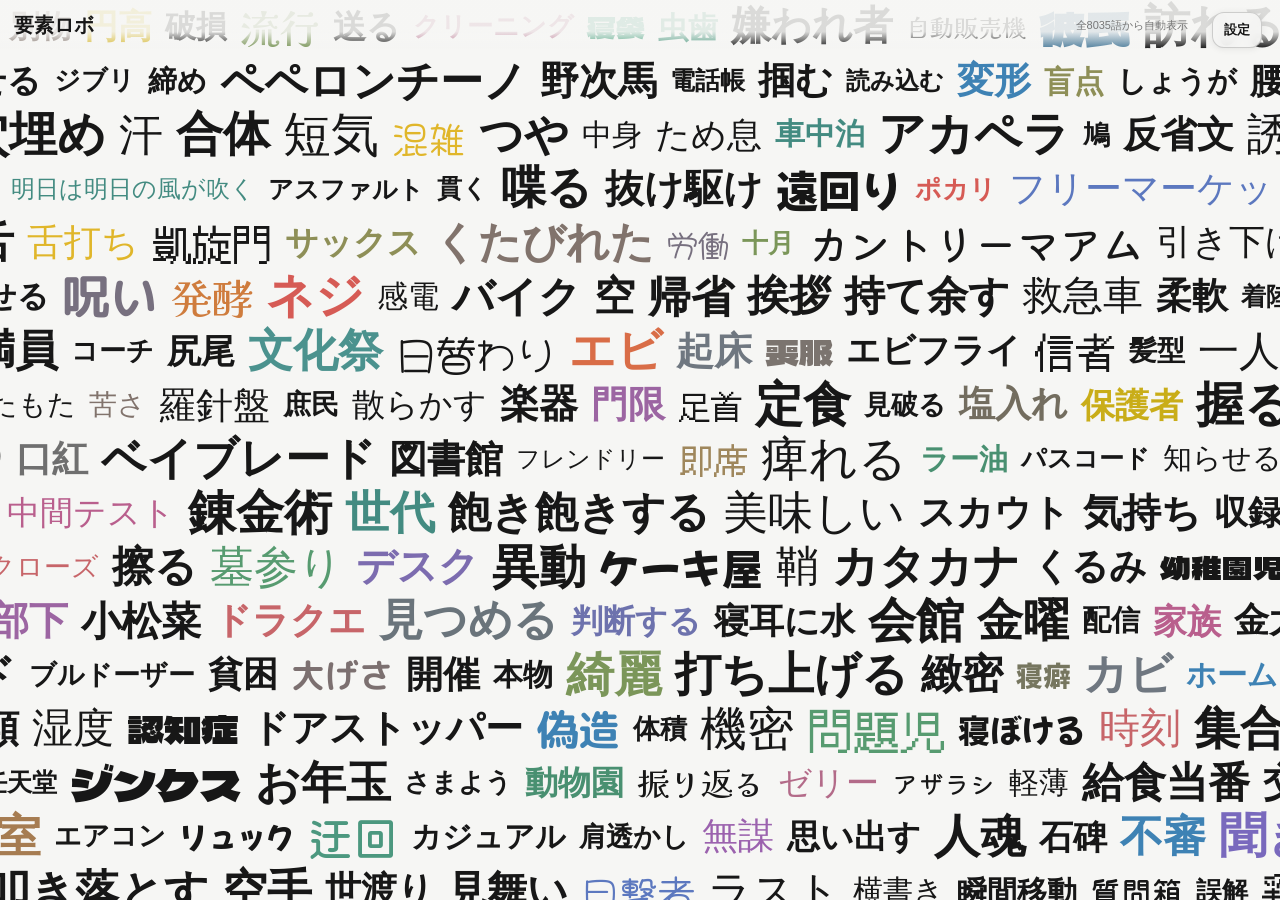
==== commit 026fc281: "Move settings to top bar and shift word count left" ====
--- a/index.html
+++ b/index.html
@@ -1,7 +1,7 @@
 <!doctype html>
 <html lang="ja"><head><meta charset="utf-8"><meta name="viewport" content="width=device-width,initial-scale=1,viewport-fit=cover"><title>要素ロボ</title><link rel="stylesheet" href="reroll-effect.css"><link rel="preconnect" href="https://fonts.googleapis.com"><link rel="preconnect" href="https://fonts.gstatic.com" crossorigin><link href="https://fonts.googleapis.com/css2?family=Dela+Gothic+One&family=DotGothic16&family=Hachi+Maru+Pop&family=Kaisei+Decol:wght@500&family=Kiwi+Maru:wght@500&family=Kosugi+Maru&family=M+PLUS+Rounded+1c:wght@700&family=Mochiy+Pop+One&family=Rampart+One&family=Reggae+One&family=RocknRoll+One&family=Shippori+Mincho:wght@600&family=Stick&family=Yomogi&family=Yuji+Mai&family=Yuji+Syuku&family=Zen+Antique&family=Zen+Kurenaido&family=Zen+Old+Mincho:wght@600&display=swap" rel="stylesheet">
 <style>
-:root{--bg:#f6f6f4;--text:#171717;--muted:#777;--panel:rgba(246,246,244,.88)}*{box-sizing:border-box}html,body{margin:0;width:100%;height:100%;overflow:hidden;background:var(--bg);color:var(--text);font-family:-apple-system,BlinkMacSystemFont,"Hiragino Sans","Yu Gothic",sans-serif}#river{position:fixed;inset:0;overflow:hidden}#track{position:absolute;left:-90px;top:0;width:calc(100vw + 180px);will-change:transform;animation:flow var(--duration,60s) linear infinite}.sheet{width:100%;overflow:hidden}.row{height:36px;display:flex;align-items:center;gap:9px;width:max-content;white-space:nowrap}.word{display:inline-block;flex:none;white-space:nowrap;line-height:1;opacity:1;user-select:none;pointer-events:none}@keyframes flow{from{transform:translate3d(0,var(--start-y),0)}to{transform:translate3d(0,0,0)}}header{position:fixed;top:0;left:0;right:0;z-index:20;display:flex;align-items:center;justify-content:space-between;gap:12px;padding:max(12px,env(safe-area-inset-top)) 14px 10px;background:linear-gradient(to bottom,var(--panel) 65%,transparent);pointer-events:none}h1{font-size:20px;margin:0;font-weight:700}.info{font-size:11px;color:var(--muted);white-space:nowrap}.loading{position:fixed;inset:0;display:grid;place-items:center;font-size:14px;color:var(--muted)}#settingsButton{position:fixed;z-index:42;right:12px;top:max(44px,calc(env(safe-area-inset-top) + 38px));height:34px;padding:0 11px;border:1px solid color-mix(in srgb,var(--text) 18%,transparent);border-radius:12px;background:color-mix(in srgb,var(--bg) 90%,transparent);color:var(--text);font:700 12px -apple-system,BlinkMacSystemFont,"Hiragino Sans","Yu Gothic",sans-serif;box-shadow:0 1px 7px rgba(0,0,0,.08);backdrop-filter:blur(6px);-webkit-backdrop-filter:blur(6px);cursor:pointer}#settingsPanel{position:fixed;z-index:41;right:12px;top:max(84px,calc(env(safe-area-inset-top) + 78px));width:min(88vw,290px);padding:12px;border-radius:16px;background:color-mix(in srgb,var(--bg) 92%,transparent);color:var(--text);box-shadow:0 5px 22px rgba(0,0,0,.14);backdrop-filter:blur(9px);-webkit-backdrop-filter:blur(9px)}#settingsPanel[hidden]{display:none}.settingRow{position:relative;min-height:34px;display:flex;align-items:center;justify-content:space-between;gap:12px;font-size:12px;font-weight:700}.settingRow+.settingRow{border-top:1px solid color-mix(in srgb,var(--text) 9%,transparent)}.settingRow.updating{padding-right:24px}.settingRow.updating:after{content:"";position:absolute;right:0;width:13px;height:13px;border:2px solid color-mix(in srgb,var(--text) 18%,transparent);border-top-color:var(--text);border-radius:50%;animation:settingSpin .55s linear infinite}.settingHint{font-size:9px;font-weight:500;color:var(--muted);margin-top:-4px;padding-bottom:6px}.settingToggle{display:flex;align-items:center;cursor:pointer}.settingToggle input{position:absolute;opacity:0;pointer-events:none}.miniSwitch{position:relative;width:36px;height:21px;border-radius:999px;background:color-mix(in srgb,var(--text) 18%,transparent);transition:.15s}.miniSwitch:after{content:"";position:absolute;width:17px;height:17px;left:2px;top:2px;border-radius:50%;background:var(--bg);box-shadow:0 1px 3px rgba(0,0,0,.25);transition:.15s}.settingToggle input:checked+.miniSwitch{background:var(--text)}.settingToggle input:checked+.miniSwitch:after{transform:translateX(15px)}.settingToggle input:disabled+.miniSwitch{opacity:.72}.speedBox{display:flex;align-items:center;gap:7px}.speedBox input{width:120px;accent-color:var(--text)}#speedValue{min-width:24px;text-align:right;font-variant-numeric:tabular-nums}@keyframes settingSpin{to{transform:rotate(360deg)}}#rerollWrap{position:fixed;right:14px;bottom:max(15px,env(safe-area-inset-bottom));z-index:30;display:flex;flex-direction:column;align-items:center;gap:5px}#rerollWrap[hidden]{display:none}#reroll{width:62px;height:62px;padding:0;border:2px solid rgba(23,23,23,.30);border-radius:50%;display:grid;place-items:center;background:rgba(255,255,255,.97);color:#111;box-shadow:0 4px 18px rgba(0,0,0,.20);cursor:pointer;-webkit-tap-highlight-color:transparent}#reroll svg{width:38px;height:38px;display:block;overflow:visible}#reroll:active{transform:scale(.94)}#rerollLabel{font-size:12px;font-weight:700;line-height:1;color:#222;background:rgba(255,255,255,.92);padding:4px 7px;border-radius:9px;box-shadow:0 1px 5px rgba(0,0,0,.10);pointer-events:none}@media (min-width:601px){.row{height:54px;gap:13px}#settingsButton{right:18px;top:50px;height:36px;font-size:13px}#settingsPanel{right:18px;top:92px;width:310px}.settingRow{font-size:13px}.speedBox input{width:140px}#rerollWrap{right:22px;bottom:18px}#reroll{width:68px;height:68px}#reroll svg{width:41px;height:41px}#rerollLabel{font-size:13px}}
+:root{--bg:#f6f6f4;--text:#171717;--muted:#777;--panel:rgba(246,246,244,.88)}*{box-sizing:border-box}html,body{margin:0;width:100%;height:100%;overflow:hidden;background:var(--bg);color:var(--text);font-family:-apple-system,BlinkMacSystemFont,"Hiragino Sans","Yu Gothic",sans-serif}#river{position:fixed;inset:0;overflow:hidden}#track{position:absolute;left:-90px;top:0;width:calc(100vw + 180px);will-change:transform;animation:flow var(--duration,60s) linear infinite}.sheet{width:100%;overflow:hidden}.row{height:36px;display:flex;align-items:center;gap:9px;width:max-content;white-space:nowrap}.word{display:inline-block;flex:none;white-space:nowrap;line-height:1;opacity:1;user-select:none;pointer-events:none}@keyframes flow{from{transform:translate3d(0,var(--start-y),0)}to{transform:translate3d(0,0,0)}}header{position:fixed;top:0;left:0;right:0;z-index:20;display:flex;align-items:center;justify-content:space-between;gap:12px;padding:max(12px,env(safe-area-inset-top)) 76px 10px 14px;background:linear-gradient(to bottom,var(--panel) 65%,transparent);pointer-events:none}h1{font-size:20px;margin:0;font-weight:700}.info{font-size:11px;color:var(--muted);white-space:nowrap}.loading{position:fixed;inset:0;display:grid;place-items:center;font-size:14px;color:var(--muted)}#settingsButton{position:fixed;z-index:42;right:12px;top:max(10px,env(safe-area-inset-top));height:34px;padding:0 11px;border:1px solid color-mix(in srgb,var(--text) 18%,transparent);border-radius:12px;background:color-mix(in srgb,var(--bg) 90%,transparent);color:var(--text);font:700 12px -apple-system,BlinkMacSystemFont,"Hiragino Sans","Yu Gothic",sans-serif;box-shadow:0 1px 7px rgba(0,0,0,.08);backdrop-filter:blur(6px);-webkit-backdrop-filter:blur(6px);cursor:pointer}#settingsPanel{position:fixed;z-index:41;right:12px;top:max(50px,calc(env(safe-area-inset-top) + 40px));width:min(88vw,290px);padding:12px;border-radius:16px;background:color-mix(in srgb,var(--bg) 92%,transparent);color:var(--text);box-shadow:0 5px 22px rgba(0,0,0,.14);backdrop-filter:blur(9px);-webkit-backdrop-filter:blur(9px)}#settingsPanel[hidden]{display:none}.settingRow{position:relative;min-height:34px;display:flex;align-items:center;justify-content:space-between;gap:12px;font-size:12px;font-weight:700}.settingRow+.settingRow{border-top:1px solid color-mix(in srgb,var(--text) 9%,transparent)}.settingRow.updating{padding-right:24px}.settingRow.updating:after{content:"";position:absolute;right:0;width:13px;height:13px;border:2px solid color-mix(in srgb,var(--text) 18%,transparent);border-top-color:var(--text);border-radius:50%;animation:settingSpin .55s linear infinite}.settingHint{font-size:9px;font-weight:500;color:var(--muted);margin-top:-4px;padding-bottom:6px}.settingToggle{display:flex;align-items:center;cursor:pointer}.settingToggle input{position:absolute;opacity:0;pointer-events:none}.miniSwitch{position:relative;width:36px;height:21px;border-radius:999px;background:color-mix(in srgb,var(--text) 18%,transparent);transition:.15s}.miniSwitch:after{content:"";position:absolute;width:17px;height:17px;left:2px;top:2px;border-radius:50%;background:var(--bg);box-shadow:0 1px 3px rgba(0,0,0,.25);transition:.15s}.settingToggle input:checked+.miniSwitch{background:var(--text)}.settingToggle input:checked+.miniSwitch:after{transform:translateX(15px)}.settingToggle input:disabled+.miniSwitch{opacity:.72}.speedBox{display:flex;align-items:center;gap:7px}.speedBox input{width:120px;accent-color:var(--text)}#speedValue{min-width:24px;text-align:right;font-variant-numeric:tabular-nums}@keyframes settingSpin{to{transform:rotate(360deg)}}#rerollWrap{position:fixed;right:14px;bottom:max(15px,env(safe-area-inset-bottom));z-index:30;display:flex;flex-direction:column;align-items:center;gap:5px}#rerollWrap[hidden]{display:none}#reroll{width:62px;height:62px;padding:0;border:2px solid rgba(23,23,23,.30);border-radius:50%;display:grid;place-items:center;background:rgba(255,255,255,.97);color:#111;box-shadow:0 4px 18px rgba(0,0,0,.20);cursor:pointer;-webkit-tap-highlight-color:transparent}#reroll svg{width:38px;height:38px;display:block;overflow:visible}#reroll:active{transform:scale(.94)}#rerollLabel{font-size:12px;font-weight:700;line-height:1;color:#222;background:rgba(255,255,255,.92);padding:4px 7px;border-radius:9px;box-shadow:0 1px 5px rgba(0,0,0,.10);pointer-events:none}@media (min-width:601px){.row{height:54px;gap:13px}header{padding-right:92px}#settingsButton{right:18px;top:12px;height:36px;font-size:13px}#settingsPanel{right:18px;top:54px;width:310px}.settingRow{font-size:13px}.speedBox input{width:140px}#rerollWrap{right:22px;bottom:18px}#reroll{width:68px;height:68px}#reroll svg{width:41px;height:41px}#rerollLabel{font-size:13px}}
 </style></head><body><div id="river"><div id="track"></div></div><header><h1>要素ロボ</h1><div class="info" id="info">読み込み中…</div></header><button id="settingsButton" type="button" aria-expanded="false">設定</button><div id="settingsPanel" hidden><div class="settingRow"><span>フォント</span><label class="settingToggle"><input id="fontToggle" type="checkbox" checked><span class="miniSwitch"></span></label></div><div class="settingRow"><span>色</span><label class="settingToggle"><input id="colorToggle" type="checkbox" checked><span class="miniSwitch"></span></label></div><div class="settingRow"><span>速度</span><div class="speedBox"><input id="speedRange" type="range" min="12" max="72" step="2" value="36"><span id="speedValue">36</span></div></div><div class="settingRow"><span>文字サイズ</span><label class="settingToggle"><input id="sizeToggle" type="checkbox" checked><span class="miniSwitch"></span></label></div><div class="settingRow"><span>文字数補正</span><label class="settingToggle"><input id="lengthToggle" type="checkbox" checked><span class="miniSwitch"></span></label></div><div class="settingHint">ON：長い言葉ほど少し小さく表示</div></div><div id="rerollWrap" hidden><button id="reroll" type="button" aria-label="再抽選" title="再抽選"><svg viewBox="0 0 48 48" aria-hidden="true"><path d="M10 19A15.5 15.5 0 0 1 35 13" fill="none" stroke="currentColor" stroke-width="4.2" stroke-linecap="round"/><path d="M34 7L40 14L31 16Z" fill="currentColor"/><path d="M38 29A15.5 15.5 0 0 1 13 35" fill="none" stroke="currentColor" stroke-width="4.2" stroke-linecap="round"/><path d="M14 41L8 34L17 32Z" fill="currentColor"/></svg></button><div id="rerollLabel">再抽選</div></div><div id="loading" class="loading">語彙を読み込んでいます…</div>
 <script>
 const FILES=['words1.txt','words2.txt','words3.txt','words4.txt','words5.txt','words6.txt','words7.txt','words8.txt','words9.txt','noun_candidates_1000plus.txt','verb_candidates.txt','adjective_candidates_2000.txt'],track=document.getElementById('track'),info=document.getElementById('info'),loading=document.getElementById('loading'),reroll=document.getElementById('reroll'),rerollWrap=document.getElementById('rerollWrap'),settingsButton=document.getElementById('settingsButton'),settingsPanel=document.getElementById('settingsPanel'),fontToggle=document.getElementById('fontToggle'),colorToggle=document.getElementById('colorToggle'),speedRange=document.getElementById('speedRange'),speedValue=document.getElementById('speedValue'),sizeToggle=document.getElementById('sizeToggle'),lengthToggle=document.getElementById('lengthToggle');
--- a/reroll-effect.css
+++ b/reroll-effect.css
@@ -1 +1 @@
-html.inverted{--bg:#111;--text:#f3f3f3;--muted:#aaa;--panel:rgba(17,17,17,.88);color-scheme:dark}html,body{transition:background-color .15s,color .15s}#rerollEffect{position:fixed;inset:0;z-index:60;display:flex;flex-direction:column;align-items:center;justify-content:center;gap:14px;background:rgba(246,246,244,.52);pointer-events:auto}html.inverted #rerollEffect{background:rgba(17,17,17,.52)}#rerollEffect[hidden]{display:none}.loadingSpinner{width:54px;height:54px;border-radius:50%;border:6px solid color-mix(in srgb,var(--text) 16%,transparent);border-top-color:var(--text);animation:rerollSpin .72s linear infinite}.rerollEffectText{font-size:17px;font-weight:800;letter-spacing:.04em;color:var(--text);text-shadow:0 1px 0 color-mix(in srgb,var(--bg) 95%,transparent),0 0 7px color-mix(in srgb,var(--bg) 80%,transparent)}#reroll{background:color-mix(in srgb,var(--bg) 97%,transparent)!important;color:var(--text)!important;border-color:color-mix(in srgb,var(--text) 30%,transparent)!important}#rerollLabel{color:var(--text)!important;background:color-mix(in srgb,var(--bg) 92%,transparent)!important}body.rerolling #track{opacity:.96}@keyframes rerollSpin{to{transform:rotate(360deg)}}@media(max-width:600px){.loadingSpinner{width:50px;height:50px;border-width:5px}.rerollEffectText{font-size:16px}}+html.inverted{--bg:#111;--text:#f3f3f3;--muted:#aaa;--panel:rgba(17,17,17,.88);color-scheme:dark}html,body{transition:background-color .15s,color .15s}#river,#track,.sheet,.row,.word{-webkit-user-select:none!important;user-select:none!important;-webkit-touch-callout:none!important}#track,.sheet,.row,.word{pointer-events:none!important}#river a,#track a,.sheet a,.row a,.word a{pointer-events:none!important;text-decoration:none!important;border:0!important;color:inherit!important;-webkit-touch-callout:none!important}#rerollEffect{position:fixed;inset:0;z-index:60;display:flex;flex-direction:column;align-items:center;justify-content:center;gap:14px;background:rgba(246,246,244,.52);pointer-events:auto}html.inverted #rerollEffect{background:rgba(17,17,17,.52)}#rerollEffect[hidden]{display:none}.loadingSpinner{width:54px;height:54px;border-radius:50%;border:6px solid color-mix(in srgb,var(--text) 16%,transparent);border-top-color:var(--text);animation:rerollSpin .72s linear infinite}.rerollEffectText{font-size:17px;font-weight:800;letter-spacing:.04em;color:var(--text);text-shadow:0 1px 0 color-mix(in srgb,var(--bg) 95%,transparent),0 0 7px color-mix(in srgb,var(--bg) 80%,transparent)}#reroll{background:color-mix(in srgb,var(--bg) 97%,transparent)!important;color:var(--text)!important;border-color:color-mix(in srgb,var(--text) 30%,transparent)!important}#rerollLabel{color:var(--text)!important;background:color-mix(in srgb,var(--bg) 92%,transparent)!important}body.rerolling #track{opacity:.96}@keyframes rerollSpin{to{transform:rotate(360deg)}}@media(max-width:600px){.loadingSpinner{width:50px;height:50px;border-width:5px}.rerollEffectText{font-size:16px}}
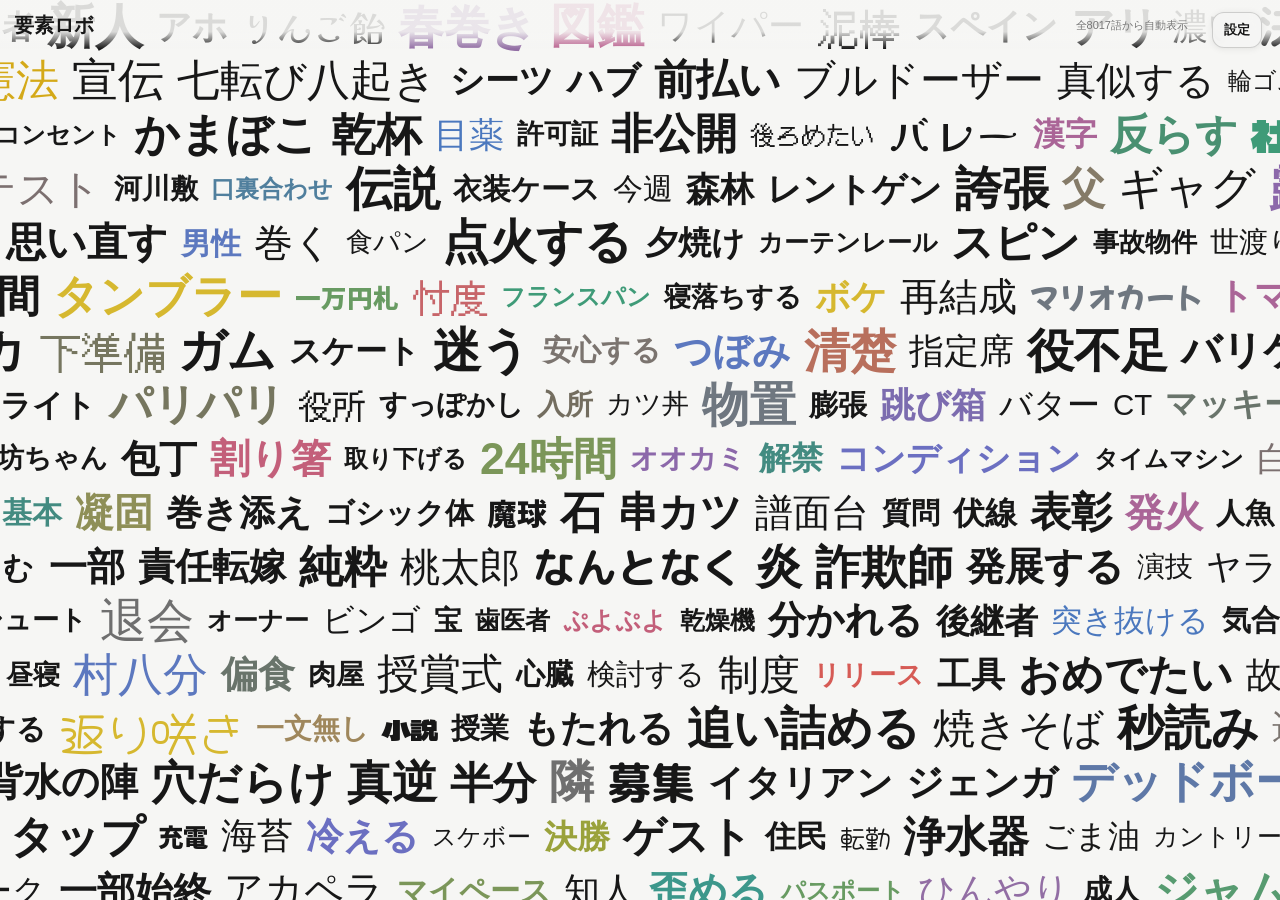
==== commit 34598487: "Consolidate vocabulary into words.txt" ====
--- a/index.html
+++ b/index.html
@@ -4,7 +4,7 @@
 :root{--bg:#f6f6f4;--text:#171717;--muted:#777;--panel:rgba(246,246,244,.88)}*{box-sizing:border-box}html,body{margin:0;width:100%;height:100%;overflow:hidden;background:var(--bg);color:var(--text);font-family:-apple-system,BlinkMacSystemFont,"Hiragino Sans","Yu Gothic",sans-serif}#river{position:fixed;inset:0;overflow:hidden}#track{position:absolute;left:-90px;top:0;width:calc(100vw + 180px);will-change:transform;animation:flow var(--duration,60s) linear infinite}.sheet{width:100%;overflow:hidden}.row{height:36px;display:flex;align-items:center;gap:9px;width:max-content;white-space:nowrap}.word{display:inline-block;flex:none;white-space:nowrap;line-height:1;opacity:1;user-select:none;pointer-events:none}@keyframes flow{from{transform:translate3d(0,var(--start-y),0)}to{transform:translate3d(0,0,0)}}header{position:fixed;top:0;left:0;right:0;z-index:20;display:flex;align-items:center;justify-content:space-between;gap:12px;padding:max(12px,env(safe-area-inset-top)) 76px 10px 14px;background:linear-gradient(to bottom,var(--panel) 65%,transparent);pointer-events:none}h1{font-size:20px;margin:0;font-weight:700}.info{font-size:11px;color:var(--muted);white-space:nowrap}.loading{position:fixed;inset:0;display:grid;place-items:center;font-size:14px;color:var(--muted)}#settingsButton{position:fixed;z-index:42;right:12px;top:max(10px,env(safe-area-inset-top));height:34px;padding:0 11px;border:1px solid color-mix(in srgb,var(--text) 18%,transparent);border-radius:12px;background:color-mix(in srgb,var(--bg) 90%,transparent);color:var(--text);font:700 12px -apple-system,BlinkMacSystemFont,"Hiragino Sans","Yu Gothic",sans-serif;box-shadow:0 1px 7px rgba(0,0,0,.08);backdrop-filter:blur(6px);-webkit-backdrop-filter:blur(6px);cursor:pointer}#settingsPanel{position:fixed;z-index:41;right:12px;top:max(50px,calc(env(safe-area-inset-top) + 40px));width:min(88vw,290px);padding:12px;border-radius:16px;background:color-mix(in srgb,var(--bg) 92%,transparent);color:var(--text);box-shadow:0 5px 22px rgba(0,0,0,.14);backdrop-filter:blur(9px);-webkit-backdrop-filter:blur(9px)}#settingsPanel[hidden]{display:none}.settingRow{position:relative;min-height:34px;display:flex;align-items:center;justify-content:space-between;gap:12px;font-size:12px;font-weight:700}.settingRow+.settingRow{border-top:1px solid color-mix(in srgb,var(--text) 9%,transparent)}.settingRow.updating{padding-right:24px}.settingRow.updating:after{content:"";position:absolute;right:0;width:13px;height:13px;border:2px solid color-mix(in srgb,var(--text) 18%,transparent);border-top-color:var(--text);border-radius:50%;animation:settingSpin .55s linear infinite}.settingHint{font-size:9px;font-weight:500;color:var(--muted);margin-top:-4px;padding-bottom:6px}.settingToggle{display:flex;align-items:center;cursor:pointer}.settingToggle input{position:absolute;opacity:0;pointer-events:none}.miniSwitch{position:relative;width:36px;height:21px;border-radius:999px;background:color-mix(in srgb,var(--text) 18%,transparent);transition:.15s}.miniSwitch:after{content:"";position:absolute;width:17px;height:17px;left:2px;top:2px;border-radius:50%;background:var(--bg);box-shadow:0 1px 3px rgba(0,0,0,.25);transition:.15s}.settingToggle input:checked+.miniSwitch{background:var(--text)}.settingToggle input:checked+.miniSwitch:after{transform:translateX(15px)}.settingToggle input:disabled+.miniSwitch{opacity:.72}.speedBox{display:flex;align-items:center;gap:7px}.speedBox input{width:120px;accent-color:var(--text)}#speedValue{min-width:24px;text-align:right;font-variant-numeric:tabular-nums}@keyframes settingSpin{to{transform:rotate(360deg)}}#rerollWrap{position:fixed;right:14px;bottom:max(15px,env(safe-area-inset-bottom));z-index:30;display:flex;flex-direction:column;align-items:center;gap:5px}#rerollWrap[hidden]{display:none}#reroll{width:62px;height:62px;padding:0;border:2px solid rgba(23,23,23,.30);border-radius:50%;display:grid;place-items:center;background:rgba(255,255,255,.97);color:#111;box-shadow:0 4px 18px rgba(0,0,0,.20);cursor:pointer;-webkit-tap-highlight-color:transparent}#reroll svg{width:38px;height:38px;display:block;overflow:visible}#reroll:active{transform:scale(.94)}#rerollLabel{font-size:12px;font-weight:700;line-height:1;color:#222;background:rgba(255,255,255,.92);padding:4px 7px;border-radius:9px;box-shadow:0 1px 5px rgba(0,0,0,.10);pointer-events:none}@media (min-width:601px){.row{height:54px;gap:13px}header{padding-right:92px}#settingsButton{right:18px;top:12px;height:36px;font-size:13px}#settingsPanel{right:18px;top:54px;width:310px}.settingRow{font-size:13px}.speedBox input{width:140px}#rerollWrap{right:22px;bottom:18px}#reroll{width:68px;height:68px}#reroll svg{width:41px;height:41px}#rerollLabel{font-size:13px}}
 </style></head><body><div id="river"><div id="track"></div></div><header><h1>要素ロボ</h1><div class="info" id="info">読み込み中…</div></header><button id="settingsButton" type="button" aria-expanded="false">設定</button><div id="settingsPanel" hidden><div class="settingRow"><span>フォント</span><label class="settingToggle"><input id="fontToggle" type="checkbox" checked><span class="miniSwitch"></span></label></div><div class="settingRow"><span>色</span><label class="settingToggle"><input id="colorToggle" type="checkbox" checked><span class="miniSwitch"></span></label></div><div class="settingRow"><span>速度</span><div class="speedBox"><input id="speedRange" type="range" min="12" max="72" step="2" value="36"><span id="speedValue">36</span></div></div><div class="settingRow"><span>文字サイズ</span><label class="settingToggle"><input id="sizeToggle" type="checkbox" checked><span class="miniSwitch"></span></label></div><div class="settingRow"><span>文字数補正</span><label class="settingToggle"><input id="lengthToggle" type="checkbox" checked><span class="miniSwitch"></span></label></div><div class="settingHint">ON：長い言葉ほど少し小さく表示</div></div><div id="rerollWrap" hidden><button id="reroll" type="button" aria-label="再抽選" title="再抽選"><svg viewBox="0 0 48 48" aria-hidden="true"><path d="M10 19A15.5 15.5 0 0 1 35 13" fill="none" stroke="currentColor" stroke-width="4.2" stroke-linecap="round"/><path d="M34 7L40 14L31 16Z" fill="currentColor"/><path d="M38 29A15.5 15.5 0 0 1 13 35" fill="none" stroke="currentColor" stroke-width="4.2" stroke-linecap="round"/><path d="M14 41L8 34L17 32Z" fill="currentColor"/></svg></button><div id="rerollLabel">再抽選</div></div><div id="loading" class="loading">語彙を読み込んでいます…</div>
 <script>
-const FILES=['words1.txt','words2.txt','words3.txt','words4.txt','words5.txt','words6.txt','words7.txt','words8.txt','words9.txt','noun_candidates_1000plus.txt','verb_candidates.txt','adjective_candidates_2000.txt'],track=document.getElementById('track'),info=document.getElementById('info'),loading=document.getElementById('loading'),reroll=document.getElementById('reroll'),rerollWrap=document.getElementById('rerollWrap'),settingsButton=document.getElementById('settingsButton'),settingsPanel=document.getElementById('settingsPanel'),fontToggle=document.getElementById('fontToggle'),colorToggle=document.getElementById('colorToggle'),speedRange=document.getElementById('speedRange'),speedValue=document.getElementById('speedValue'),sizeToggle=document.getElementById('sizeToggle'),lengthToggle=document.getElementById('lengthToggle');
+const FILES=['words.txt'],track=document.getElementById('track'),info=document.getElementById('info'),loading=document.getElementById('loading'),reroll=document.getElementById('reroll'),rerollWrap=document.getElementById('rerollWrap'),settingsButton=document.getElementById('settingsButton'),settingsPanel=document.getElementById('settingsPanel'),fontToggle=document.getElementById('fontToggle'),colorToggle=document.getElementById('colorToggle'),speedRange=document.getElementById('speedRange'),speedValue=document.getElementById('speedValue'),sizeToggle=document.getElementById('sizeToggle'),lengthToggle=document.getElementById('lengthToggle');
 const EXCLUDE=new Set(['真鍮','合板','石材','鋼','断熱材','建材','路肩','陸橋','貯水槽','排気口','換気口','字体','字間','キャプション','製本','トナー','受付票','壮行会','セットプレー']);
 const COLORS=['#d65b55','#d96d47','#cf7c3d','#d18a32','#d6b82f','#c9ad18','#e0b62a','#d4a918','#bfa51f','#9aa23b','#74a64c','#4d9864','#3f9b78','#3c978b','#438ca5','#3e82b4','#4b78be','#5c78bf','#6b6fc1','#7969bd','#8a67b7','#9b62ae','#aa609f','#b95f8d','#c35f7a','#c76569','#b86f5c','#a67c51','#5e9361','#499071','#438b81','#46868f','#507f9d','#5e78a7','#6d72ad','#7c6caf','#8c68aa','#9c65a2','#aa6597','#b36b89','#9f875c','#8e8f57','#7b9659','#689b62','#579b70','#4c987f','#4b928e','#528b9b','#926ea4','#6f6f6f','#7b746f','#6f7780','#81736c','#76765f','#69746b','#77707f','#6a747b','#857b68','#736d5f','#7c7070'];
 const FONTS=[{family:'-apple-system,BlinkMacSystemFont,"Hiragino Sans","Yu Gothic",sans-serif',weight:'600',chance:30},{family:'"Hiragino Mincho ProN","Yu Mincho",serif',weight:'600',chance:20},{family:'ui-monospace,"SFMono-Regular","Cascadia Mono","Yu Gothic",monospace',weight:'600',chance:2},{family:'"Hiragino Maru Gothic ProN","Hiragino Maru Gothic Pro","Yu Gothic",sans-serif',weight:'600',chance:2},{family:'"YuKyokasho","Yu Kyokasho","Hiragino Mincho ProN",serif',weight:'500',chance:2},{family:'"Hiragino Kaku Gothic StdN","Hiragino Kaku Gothic ProN","Yu Gothic",sans-serif',weight:'800',chance:2},{family:'"Klee","Klee One","Yu Mincho",serif',weight:'500',chance:2},{family:'Georgia,"Times New Roman","Yu Mincho",serif',weight:'600',chance:2},{family:'"DotGothic16",sans-serif',weight:'400',chance:2},{family:'"Dela Gothic One",sans-serif',weight:'400',chance:2},{family:'"Hachi Maru Pop",cursive',weight:'400',chance:2},{family:'"Zen Kurenaido",sans-serif',weight:'400',chance:2},{family:'"Kaisei Decol",serif',weight:'500',chance:2},{family:'"RocknRoll One",sans-serif',weight:'400',chance:2},{family:'"Reggae One",sans-serif',weight:'400',chance:2},{family:'"M PLUS Rounded 1c",sans-serif',weight:'700',chance:2},{family:'"Kosugi Maru",sans-serif',weight:'400',chance:2},{family:'"Shippori Mincho",serif',weight:'600',chance:2},{family:'"Zen Antique",serif',weight:'400',chance:2},{family:'"Zen Old Mincho",serif',weight:'600',chance:2},{family:'"Yomogi",cursive',weight:'400',chance:2},{family:'"Yuji Syuku",serif',weight:'400',chance:2},{family:'"Yuji Mai",serif',weight:'400',chance:2},{family:'"Mochiy Pop One",sans-serif',weight:'400',chance:2},{family:'"Kiwi Maru",serif',weight:'500',chance:2},{family:'"Rampart One",sans-serif',weight:'400',chance:2},{family:'"Stick",sans-serif',weight:'400',chance:2}];
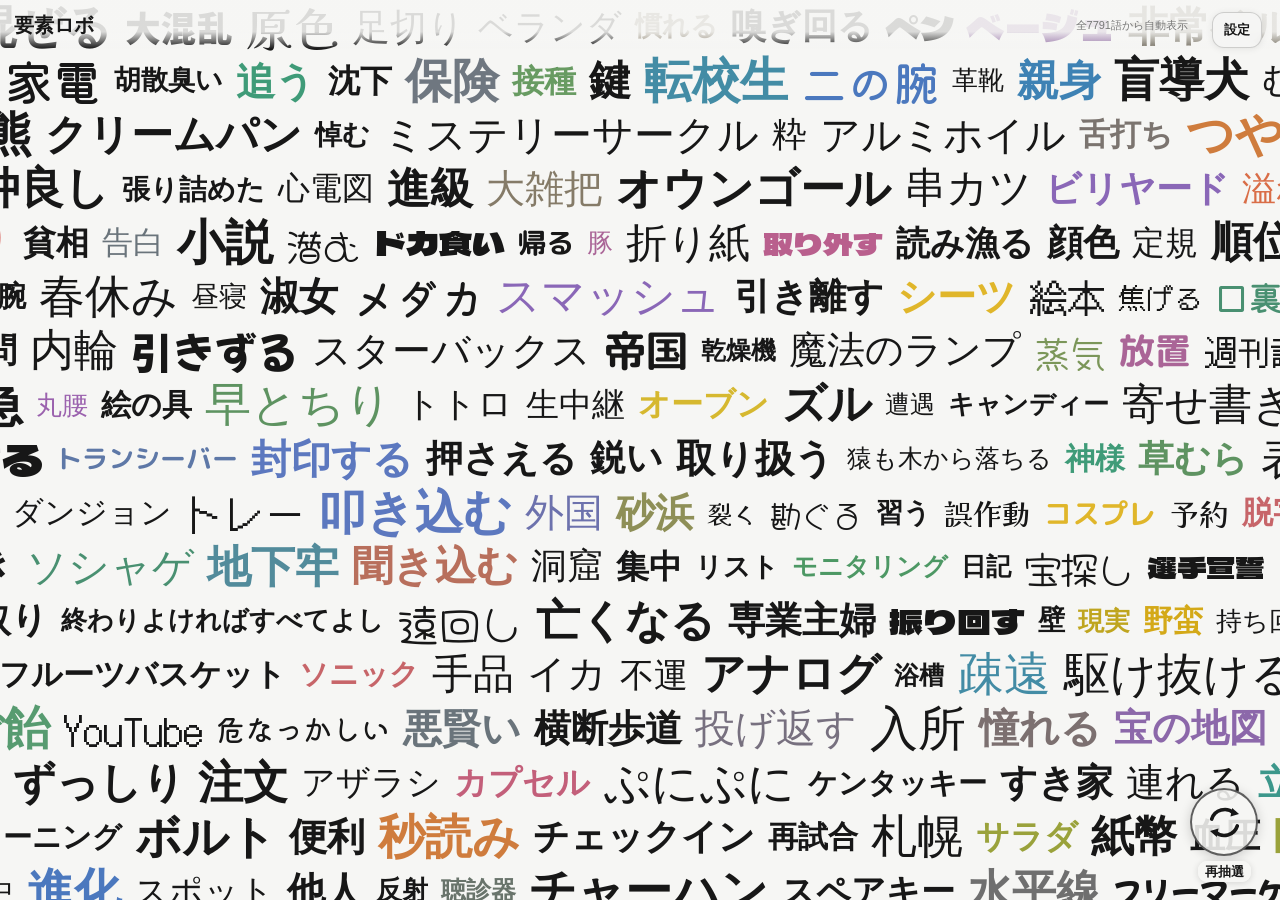
==== commit 5fbd683e: "ロボットのファビコンとホーム画面用アイコンを追加" ====
--- a/index.html
+++ b/index.html
@@ -1,5 +1,10 @@
 <!doctype html>
-<html lang="ja"><head><meta charset="utf-8"><meta name="viewport" content="width=device-width,initial-scale=1,viewport-fit=cover"><title>要素ロボ</title><link rel="stylesheet" href="reroll-effect.css"><link rel="preconnect" href="https://fonts.googleapis.com"><link rel="preconnect" href="https://fonts.gstatic.com" crossorigin><link href="https://fonts.googleapis.com/css2?family=Dela+Gothic+One&family=DotGothic16&family=Hachi+Maru+Pop&family=Kaisei+Decol:wght@500&family=Kiwi+Maru:wght@500&family=Kosugi+Maru&family=M+PLUS+Rounded+1c:wght@700&family=Mochiy+Pop+One&family=Rampart+One&family=Reggae+One&family=RocknRoll+One&family=Shippori+Mincho:wght@600&family=Stick&family=Yomogi&family=Yuji+Mai&family=Yuji+Syuku&family=Zen+Antique&family=Zen+Kurenaido&family=Zen+Old+Mincho:wght@600&display=swap" rel="stylesheet">
+<html lang="ja"><head><meta charset="utf-8"><meta name="viewport" content="width=device-width,initial-scale=1,viewport-fit=cover"><title>要素ロボ</title>
+<link rel="icon" href="./favicon.ico?v=robot1" sizes="any">
+<link rel="icon" type="image/png" sizes="32x32" href="./favicon-32.png?v=robot1">
+<link rel="apple-touch-icon" sizes="180x180" href="./apple-touch-icon.png?v=robot1">
+<link rel="manifest" href="./site.webmanifest?v=robot1">
+<link rel="stylesheet" href="reroll-effect.css"><link rel="preconnect" href="https://fonts.googleapis.com"><link rel="preconnect" href="https://fonts.gstatic.com" crossorigin><link href="https://fonts.googleapis.com/css2?family=Dela+Gothic+One&family=DotGothic16&family=Hachi+Maru+Pop&family=Kaisei+Decol:wght@500&family=Kiwi+Maru:wght@500&family=Kosugi+Maru&family=M+PLUS+Rounded+1c:wght@700&family=Mochiy+Pop+One&family=Rampart+One&family=Reggae+One&family=RocknRoll+One&family=Shippori+Mincho:wght@600&family=Stick&family=Yomogi&family=Yuji+Mai&family=Yuji+Syuku&family=Zen+Antique&family=Zen+Kurenaido&family=Zen+Old+Mincho:wght@600&display=swap" rel="stylesheet">
 <style>
 :root{--bg:#f6f6f4;--text:#171717;--muted:#777;--panel:rgba(246,246,244,.88)}*{box-sizing:border-box}html,body{margin:0;width:100%;height:100%;overflow:hidden;background:var(--bg);color:var(--text);font-family:-apple-system,BlinkMacSystemFont,"Hiragino Sans","Yu Gothic",sans-serif}#river{position:fixed;inset:0;overflow:hidden}#track{position:absolute;left:-90px;top:0;width:calc(100vw + 180px);will-change:transform;animation:flow var(--duration,60s) linear infinite}.sheet{width:100%;overflow:hidden}.row{height:36px;display:flex;align-items:center;gap:9px;width:max-content;white-space:nowrap}.word{display:inline-block;flex:none;white-space:nowrap;line-height:1;opacity:1;user-select:none;pointer-events:none}@keyframes flow{from{transform:translate3d(0,var(--start-y),0)}to{transform:translate3d(0,0,0)}}header{position:fixed;top:0;left:0;right:0;z-index:20;display:flex;align-items:center;justify-content:space-between;gap:12px;padding:max(12px,env(safe-area-inset-top)) 76px 10px 14px;background:linear-gradient(to bottom,var(--panel) 65%,transparent);pointer-events:none}h1{font-size:20px;margin:0;font-weight:700}.info{font-size:11px;color:var(--muted);white-space:nowrap}.loading{position:fixed;inset:0;display:grid;place-items:center;font-size:14px;color:var(--muted)}#settingsButton{position:fixed;z-index:42;right:12px;top:max(10px,env(safe-area-inset-top));height:34px;padding:0 11px;border:1px solid color-mix(in srgb,var(--text) 18%,transparent);border-radius:12px;background:color-mix(in srgb,var(--bg) 90%,transparent);color:var(--text);font:700 12px -apple-system,BlinkMacSystemFont,"Hiragino Sans","Yu Gothic",sans-serif;box-shadow:0 1px 7px rgba(0,0,0,.08);backdrop-filter:blur(6px);-webkit-backdrop-filter:blur(6px);cursor:pointer}#settingsPanel{position:fixed;z-index:41;right:12px;top:max(50px,calc(env(safe-area-inset-top) + 40px));width:min(88vw,290px);padding:12px;border-radius:16px;background:color-mix(in srgb,var(--bg) 92%,transparent);color:var(--text);box-shadow:0 5px 22px rgba(0,0,0,.14);backdrop-filter:blur(9px);-webkit-backdrop-filter:blur(9px)}#settingsPanel[hidden]{display:none}.settingRow{position:relative;min-height:34px;display:flex;align-items:center;justify-content:space-between;gap:12px;font-size:12px;font-weight:700}.settingRow+.settingRow{border-top:1px solid color-mix(in srgb,var(--text) 9%,transparent)}.settingRow.updating{padding-right:24px}.settingRow.updating:after{content:"";position:absolute;right:0;width:13px;height:13px;border:2px solid color-mix(in srgb,var(--text) 18%,transparent);border-top-color:var(--text);border-radius:50%;animation:settingSpin .55s linear infinite}.settingHint{font-size:9px;font-weight:500;color:var(--muted);margin-top:-4px;padding-bottom:6px}.settingToggle{display:flex;align-items:center;cursor:pointer}.settingToggle input{position:absolute;opacity:0;pointer-events:none}.miniSwitch{position:relative;width:36px;height:21px;border-radius:999px;background:color-mix(in srgb,var(--text) 18%,transparent);transition:.15s}.miniSwitch:after{content:"";position:absolute;width:17px;height:17px;left:2px;top:2px;border-radius:50%;background:var(--bg);box-shadow:0 1px 3px rgba(0,0,0,.25);transition:.15s}.settingToggle input:checked+.miniSwitch{background:var(--text)}.settingToggle input:checked+.miniSwitch:after{transform:translateX(15px)}.settingToggle input:disabled+.miniSwitch{opacity:.72}.speedBox{display:flex;align-items:center;gap:7px}.speedBox input{width:120px;accent-color:var(--text)}#speedValue{min-width:24px;text-align:right;font-variant-numeric:tabular-nums}@keyframes settingSpin{to{transform:rotate(360deg)}}#rerollWrap{position:fixed;right:14px;bottom:max(15px,env(safe-area-inset-bottom));z-index:30;display:flex;flex-direction:column;align-items:center;gap:5px}#rerollWrap[hidden]{display:none}#reroll{width:62px;height:62px;padding:0;border:2px solid rgba(23,23,23,.30);border-radius:50%;display:grid;place-items:center;background:rgba(255,255,255,.97);color:#111;box-shadow:0 4px 18px rgba(0,0,0,.20);cursor:pointer;-webkit-tap-highlight-color:transparent}#reroll svg{width:38px;height:38px;display:block;overflow:visible}#reroll:active{transform:scale(.94)}#rerollLabel{font-size:12px;font-weight:700;line-height:1;color:#222;background:rgba(255,255,255,.92);padding:4px 7px;border-radius:9px;box-shadow:0 1px 5px rgba(0,0,0,.10);pointer-events:none}@media (min-width:601px){.row{height:54px;gap:13px}header{padding-right:92px}#settingsButton{right:18px;top:12px;height:36px;font-size:13px}#settingsPanel{right:18px;top:54px;width:310px}.settingRow{font-size:13px}.speedBox input{width:140px}#rerollWrap{right:22px;bottom:18px}#reroll{width:68px;height:68px}#reroll svg{width:41px;height:41px}#rerollLabel{font-size:13px}}
 </style></head><body><div id="river"><div id="track"></div></div><header><h1>要素ロボ</h1><div class="info" id="info">読み込み中…</div></header><button id="settingsButton" type="button" aria-expanded="false">設定</button><div id="settingsPanel" hidden><div class="settingRow"><span>フォント</span><label class="settingToggle"><input id="fontToggle" type="checkbox" checked><span class="miniSwitch"></span></label></div><div class="settingRow"><span>色</span><label class="settingToggle"><input id="colorToggle" type="checkbox" checked><span class="miniSwitch"></span></label></div><div class="settingRow"><span>速度</span><div class="speedBox"><input id="speedRange" type="range" min="12" max="72" step="2" value="36"><span id="speedValue">36</span></div></div><div class="settingRow"><span>文字サイズ</span><label class="settingToggle"><input id="sizeToggle" type="checkbox" checked><span class="miniSwitch"></span></label></div><div class="settingRow"><span>文字数補正</span><label class="settingToggle"><input id="lengthToggle" type="checkbox" checked><span class="miniSwitch"></span></label></div><div class="settingHint">ON：長い言葉ほど少し小さく表示</div></div><div id="rerollWrap" hidden><button id="reroll" type="button" aria-label="再抽選" title="再抽選"><svg viewBox="0 0 48 48" aria-hidden="true"><path d="M10 19A15.5 15.5 0 0 1 35 13" fill="none" stroke="currentColor" stroke-width="4.2" stroke-linecap="round"/><path d="M34 7L40 14L31 16Z" fill="currentColor"/><path d="M38 29A15.5 15.5 0 0 1 13 35" fill="none" stroke="currentColor" stroke-width="4.2" stroke-linecap="round"/><path d="M14 41L8 34L17 32Z" fill="currentColor"/></svg></button><div id="rerollLabel">再抽選</div></div><div id="loading" class="loading">語彙を読み込んでいます…</div>
--- a/reroll-effect.css
+++ b/reroll-effect.css
@@ -1 +1 @@
-html.inverted{--bg:#111;--text:#f3f3f3;--muted:#aaa;--panel:rgba(17,17,17,.88);color-scheme:dark}html,body{transition:background-color .15s,color .15s}#river,#track,.sheet,.row,.word{-webkit-user-select:none!important;user-select:none!important;-webkit-touch-callout:none!important}#track,.sheet,.row,.word{pointer-events:none!important}#river a,#track a,.sheet a,.row a,.word a{pointer-events:none!important;text-decoration:none!important;border:0!important;color:inherit!important;-webkit-touch-callout:none!important}#rerollEffect{position:fixed;inset:0;z-index:60;display:flex;flex-direction:column;align-items:center;justify-content:center;gap:14px;background:rgba(246,246,244,.52);pointer-events:auto}html.inverted #rerollEffect{background:rgba(17,17,17,.52)}#rerollEffect[hidden]{display:none}.loadingSpinner{width:54px;height:54px;border-radius:50%;border:6px solid color-mix(in srgb,var(--text) 16%,transparent);border-top-color:var(--text);animation:rerollSpin .72s linear infinite}.rerollEffectText{font-size:17px;font-weight:800;letter-spacing:.04em;color:var(--text);text-shadow:0 1px 0 color-mix(in srgb,var(--bg) 95%,transparent),0 0 7px color-mix(in srgb,var(--bg) 80%,transparent)}#reroll{background:color-mix(in srgb,var(--bg) 97%,transparent)!important;color:var(--text)!important;border-color:color-mix(in srgb,var(--text) 30%,transparent)!important}#rerollLabel{color:var(--text)!important;background:color-mix(in srgb,var(--bg) 92%,transparent)!important}body.rerolling #track{opacity:.96}@keyframes rerollSpin{to{transform:rotate(360deg)}}@media(max-width:600px){.loadingSpinner{width:50px;height:50px;border-width:5px}.rerollEffectText{font-size:16px}}+html.inverted{--bg:#111;--text:#f3f3f3;--muted:#aaa;--panel:rgba(17,17,17,.88);color-scheme:dark}html,body{transition:background-color .15s,color .15s}#river,#track,.sheet,.row,.word{-webkit-user-select:none!important;user-select:none!important;-webkit-touch-callout:none!important}#track,.sheet,.row,.word{pointer-events:none!important}#river a,#track a,.sheet a,.row a,.word a{pointer-events:none!important;text-decoration:none!important;border:0!important;color:inherit!important;-webkit-touch-callout:none!important}#rerollEffect{position:fixed;inset:0;z-index:60;display:flex;flex-direction:column;align-items:center;justify-content:center;gap:14px;background:rgba(246,246,244,.52);pointer-events:auto}html.inverted #rerollEffect{background:rgba(17,17,17,.52)}#rerollEffect[hidden]{display:none}.loadingSpinner{width:54px;height:54px;border-radius:50%;border:6px solid color-mix(in srgb,var(--text) 16%,transparent);border-top-color:var(--text);animation:rerollSpin .72s linear infinite}.rerollEffectText{font-size:17px;font-weight:800;letter-spacing:.04em;color:var(--text);text-shadow:0 1px 0 color-mix(in srgb,var(--bg) 95%,transparent),0 0 7px color-mix(in srgb,var(--bg) 80%,transparent)}#reroll{background:color-mix(in srgb,var(--bg) 88%,transparent)!important;color:var(--text)!important;border-color:color-mix(in srgb,var(--text) 68%,transparent)!important;box-shadow:0 2px 12px rgba(0,0,0,.18)!important}#rerollLabel{color:var(--text)!important;background:color-mix(in srgb,var(--bg) 94%,transparent)!important;box-shadow:0 1px 7px rgba(0,0,0,.14)!important;text-shadow:none!important;font-weight:800!important}body.rerolling #track{opacity:.96}.speedControl{display:grid!important;grid-template-columns:28px minmax(112px,1fr) 28px 42px;align-items:center;gap:6px!important;width:222px}.speedSliderWrap{position:relative;width:100%;padding:0 2px 11px}.speedSliderWrap input{display:block;width:100%!important;margin:0;accent-color:var(--text)}.speedTicks{position:absolute;left:8px;right:8px;bottom:1px;display:flex;justify-content:space-between;pointer-events:none}.speedTicks i{display:block;width:1px;height:5px;background:color-mix(in srgb,var(--text) 42%,transparent);border-radius:1px}.speedStepButton{width:28px;height:28px;padding:0;border:1px solid color-mix(in srgb,var(--text) 18%,transparent);border-radius:50%;background:color-mix(in srgb,var(--bg) 78%,transparent);color:var(--text);font:700 18px/1 -apple-system,BlinkMacSystemFont,"Hiragino Sans","Yu Gothic",sans-serif;display:grid;place-items:center;cursor:pointer;-webkit-tap-highlight-color:transparent}.speedStepButton:active{transform:scale(.92)}.speedStepButton:disabled{opacity:.28}#speedValue{width:42px;min-width:42px!important;text-align:right;font-variant-numeric:tabular-nums;white-space:nowrap}@keyframes rerollSpin{to{transform:rotate(360deg)}}@media(max-width:600px){.loadingSpinner{width:50px;height:50px;border-width:5px}.rerollEffectText{font-size:16px}.speedControl{grid-template-columns:26px minmax(96px,1fr) 26px 40px;width:202px;gap:5px!important}.speedStepButton{width:26px;height:26px;font-size:17px}#speedValue{width:40px;min-width:40px!important;font-size:11px}}
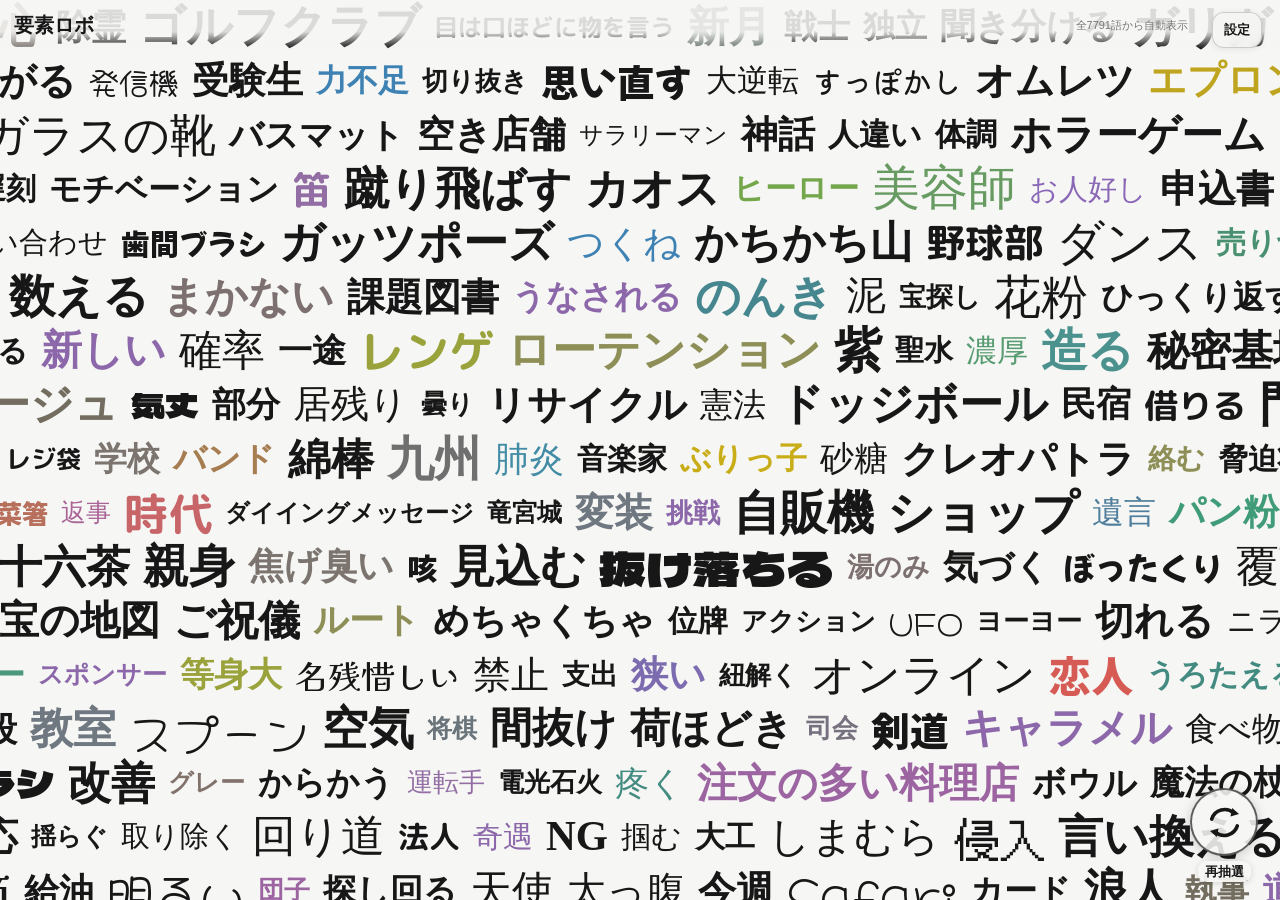
==== commit baf30ce7: "Add three word spacing options to settings" ====
--- a/index.html
+++ b/index.html
@@ -6,12 +6,12 @@
 <link rel="manifest" href="./site.webmanifest?v=robot1">
 <link rel="stylesheet" href="reroll-effect.css"><link rel="preconnect" href="https://fonts.googleapis.com"><link rel="preconnect" href="https://fonts.gstatic.com" crossorigin><link href="https://fonts.googleapis.com/css2?family=Dela+Gothic+One&family=DotGothic16&family=Hachi+Maru+Pop&family=Kaisei+Decol:wght@500&family=Kiwi+Maru:wght@500&family=Kosugi+Maru&family=M+PLUS+Rounded+1c:wght@700&family=Mochiy+Pop+One&family=Rampart+One&family=Reggae+One&family=RocknRoll+One&family=Shippori+Mincho:wght@600&family=Stick&family=Yomogi&family=Yuji+Mai&family=Yuji+Syuku&family=Zen+Antique&family=Zen+Kurenaido&family=Zen+Old+Mincho:wght@600&display=swap" rel="stylesheet">
 <style>
-:root{--bg:#f6f6f4;--text:#171717;--muted:#777;--panel:rgba(246,246,244,.88)}*{box-sizing:border-box}html,body{margin:0;width:100%;height:100%;overflow:hidden;background:var(--bg);color:var(--text);font-family:-apple-system,BlinkMacSystemFont,"Hiragino Sans","Yu Gothic",sans-serif}#river{position:fixed;inset:0;overflow:hidden}#track{position:absolute;left:-90px;top:0;width:calc(100vw + 180px);will-change:transform;animation:flow var(--duration,60s) linear infinite}.sheet{width:100%;overflow:hidden}.row{height:36px;display:flex;align-items:center;gap:9px;width:max-content;white-space:nowrap}.word{display:inline-block;flex:none;white-space:nowrap;line-height:1;opacity:1;user-select:none;pointer-events:none}@keyframes flow{from{transform:translate3d(0,var(--start-y),0)}to{transform:translate3d(0,0,0)}}header{position:fixed;top:0;left:0;right:0;z-index:20;display:flex;align-items:center;justify-content:space-between;gap:12px;padding:max(12px,env(safe-area-inset-top)) 76px 10px 14px;background:linear-gradient(to bottom,var(--panel) 65%,transparent);pointer-events:none}h1{font-size:20px;margin:0;font-weight:700}.info{font-size:11px;color:var(--muted);white-space:nowrap}.loading{position:fixed;inset:0;display:grid;place-items:center;font-size:14px;color:var(--muted)}#settingsButton{position:fixed;z-index:42;right:12px;top:max(10px,env(safe-area-inset-top));height:34px;padding:0 11px;border:1px solid color-mix(in srgb,var(--text) 18%,transparent);border-radius:12px;background:color-mix(in srgb,var(--bg) 90%,transparent);color:var(--text);font:700 12px -apple-system,BlinkMacSystemFont,"Hiragino Sans","Yu Gothic",sans-serif;box-shadow:0 1px 7px rgba(0,0,0,.08);backdrop-filter:blur(6px);-webkit-backdrop-filter:blur(6px);cursor:pointer}#settingsPanel{position:fixed;z-index:41;right:12px;top:max(50px,calc(env(safe-area-inset-top) + 40px));width:min(88vw,290px);padding:12px;border-radius:16px;background:color-mix(in srgb,var(--bg) 92%,transparent);color:var(--text);box-shadow:0 5px 22px rgba(0,0,0,.14);backdrop-filter:blur(9px);-webkit-backdrop-filter:blur(9px)}#settingsPanel[hidden]{display:none}.settingRow{position:relative;min-height:34px;display:flex;align-items:center;justify-content:space-between;gap:12px;font-size:12px;font-weight:700}.settingRow+.settingRow{border-top:1px solid color-mix(in srgb,var(--text) 9%,transparent)}.settingRow.updating{padding-right:24px}.settingRow.updating:after{content:"";position:absolute;right:0;width:13px;height:13px;border:2px solid color-mix(in srgb,var(--text) 18%,transparent);border-top-color:var(--text);border-radius:50%;animation:settingSpin .55s linear infinite}.settingHint{font-size:9px;font-weight:500;color:var(--muted);margin-top:-4px;padding-bottom:6px}.settingToggle{display:flex;align-items:center;cursor:pointer}.settingToggle input{position:absolute;opacity:0;pointer-events:none}.miniSwitch{position:relative;width:36px;height:21px;border-radius:999px;background:color-mix(in srgb,var(--text) 18%,transparent);transition:.15s}.miniSwitch:after{content:"";position:absolute;width:17px;height:17px;left:2px;top:2px;border-radius:50%;background:var(--bg);box-shadow:0 1px 3px rgba(0,0,0,.25);transition:.15s}.settingToggle input:checked+.miniSwitch{background:var(--text)}.settingToggle input:checked+.miniSwitch:after{transform:translateX(15px)}.settingToggle input:disabled+.miniSwitch{opacity:.72}.speedBox{display:flex;align-items:center;gap:7px}.speedBox input{width:120px;accent-color:var(--text)}#speedValue{min-width:24px;text-align:right;font-variant-numeric:tabular-nums}@keyframes settingSpin{to{transform:rotate(360deg)}}#rerollWrap{position:fixed;right:14px;bottom:max(15px,env(safe-area-inset-bottom));z-index:30;display:flex;flex-direction:column;align-items:center;gap:5px}#rerollWrap[hidden]{display:none}#reroll{width:62px;height:62px;padding:0;border:2px solid rgba(23,23,23,.30);border-radius:50%;display:grid;place-items:center;background:rgba(255,255,255,.97);color:#111;box-shadow:0 4px 18px rgba(0,0,0,.20);cursor:pointer;-webkit-tap-highlight-color:transparent}#reroll svg{width:38px;height:38px;display:block;overflow:visible}#reroll:active{transform:scale(.94)}#rerollLabel{font-size:12px;font-weight:700;line-height:1;color:#222;background:rgba(255,255,255,.92);padding:4px 7px;border-radius:9px;box-shadow:0 1px 5px rgba(0,0,0,.10);pointer-events:none}@media (min-width:601px){.row{height:54px;gap:13px}header{padding-right:92px}#settingsButton{right:18px;top:12px;height:36px;font-size:13px}#settingsPanel{right:18px;top:54px;width:310px}.settingRow{font-size:13px}.speedBox input{width:140px}#rerollWrap{right:22px;bottom:18px}#reroll{width:68px;height:68px}#reroll svg{width:41px;height:41px}#rerollLabel{font-size:13px}}
-</style></head><body><div id="river"><div id="track"></div></div><header><h1>要素ロボ</h1><div class="info" id="info">読み込み中…</div></header><button id="settingsButton" type="button" aria-expanded="false">設定</button><div id="settingsPanel" hidden><div class="settingRow"><span>フォント</span><label class="settingToggle"><input id="fontToggle" type="checkbox" checked><span class="miniSwitch"></span></label></div><div class="settingRow"><span>色</span><label class="settingToggle"><input id="colorToggle" type="checkbox" checked><span class="miniSwitch"></span></label></div><div class="settingRow"><span>速度</span><div class="speedBox"><input id="speedRange" type="range" min="12" max="72" step="2" value="36"><span id="speedValue">36</span></div></div><div class="settingRow"><span>文字サイズ</span><label class="settingToggle"><input id="sizeToggle" type="checkbox" checked><span class="miniSwitch"></span></label></div><div class="settingRow"><span>文字数補正</span><label class="settingToggle"><input id="lengthToggle" type="checkbox" checked><span class="miniSwitch"></span></label></div><div class="settingHint">ON：長い言葉ほど少し小さく表示</div></div><div id="rerollWrap" hidden><button id="reroll" type="button" aria-label="再抽選" title="再抽選"><svg viewBox="0 0 48 48" aria-hidden="true"><path d="M10 19A15.5 15.5 0 0 1 35 13" fill="none" stroke="currentColor" stroke-width="4.2" stroke-linecap="round"/><path d="M34 7L40 14L31 16Z" fill="currentColor"/><path d="M38 29A15.5 15.5 0 0 1 13 35" fill="none" stroke="currentColor" stroke-width="4.2" stroke-linecap="round"/><path d="M14 41L8 34L17 32Z" fill="currentColor"/></svg></button><div id="rerollLabel">再抽選</div></div><div id="loading" class="loading">語彙を読み込んでいます…</div>
+:root{--bg:#f6f6f4;--text:#171717;--muted:#777;--panel:rgba(246,246,244,.88)}*{box-sizing:border-box}html,body{margin:0;width:100%;height:100%;overflow:hidden;background:var(--bg);color:var(--text);font-family:-apple-system,BlinkMacSystemFont,"Hiragino Sans","Yu Gothic",sans-serif}#river{position:fixed;inset:0;overflow:hidden}#track{position:absolute;left:-90px;top:0;width:calc(100vw + 180px);will-change:transform;animation:flow var(--duration,60s) linear infinite}.sheet{width:100%;overflow:hidden}.row{height:36px;display:flex;align-items:center;gap:var(--word-gap,9px);width:max-content;white-space:nowrap}.word{display:inline-block;flex:none;white-space:nowrap;line-height:1;opacity:1;user-select:none;pointer-events:none}@keyframes flow{from{transform:translate3d(0,var(--start-y),0)}to{transform:translate3d(0,0,0)}}header{position:fixed;top:0;left:0;right:0;z-index:20;display:flex;align-items:center;justify-content:space-between;gap:12px;padding:max(12px,env(safe-area-inset-top)) 76px 10px 14px;background:linear-gradient(to bottom,var(--panel) 65%,transparent);pointer-events:none}h1{font-size:20px;margin:0;font-weight:700}.info{font-size:11px;color:var(--muted);white-space:nowrap}.loading{position:fixed;inset:0;display:grid;place-items:center;font-size:14px;color:var(--muted)}#settingsButton{position:fixed;z-index:42;right:12px;top:max(10px,env(safe-area-inset-top));height:34px;padding:0 11px;border:1px solid color-mix(in srgb,var(--text) 18%,transparent);border-radius:12px;background:color-mix(in srgb,var(--bg) 90%,transparent);color:var(--text);font:700 12px -apple-system,BlinkMacSystemFont,"Hiragino Sans","Yu Gothic",sans-serif;box-shadow:0 1px 7px rgba(0,0,0,.08);backdrop-filter:blur(6px);-webkit-backdrop-filter:blur(6px);cursor:pointer}#settingsPanel{position:fixed;z-index:41;right:12px;top:max(50px,calc(env(safe-area-inset-top) + 40px));width:min(88vw,290px);padding:12px;border-radius:16px;background:color-mix(in srgb,var(--bg) 92%,transparent);color:var(--text);box-shadow:0 5px 22px rgba(0,0,0,.14);backdrop-filter:blur(9px);-webkit-backdrop-filter:blur(9px)}#settingsPanel[hidden]{display:none}.settingRow{position:relative;min-height:34px;display:flex;align-items:center;justify-content:space-between;gap:12px;font-size:12px;font-weight:700}.settingRow+.settingRow{border-top:1px solid color-mix(in srgb,var(--text) 9%,transparent)}.settingRow.updating{padding-right:24px}.settingRow.updating:after{content:"";position:absolute;right:0;width:13px;height:13px;border:2px solid color-mix(in srgb,var(--text) 18%,transparent);border-top-color:var(--text);border-radius:50%;animation:settingSpin .55s linear infinite}.settingHint{font-size:9px;font-weight:500;color:var(--muted);margin-top:-4px;padding-bottom:6px}.settingToggle{display:flex;align-items:center;cursor:pointer}.settingToggle input{position:absolute;opacity:0;pointer-events:none}.miniSwitch{position:relative;width:36px;height:21px;border-radius:999px;background:color-mix(in srgb,var(--text) 18%,transparent);transition:.15s}.miniSwitch:after{content:"";position:absolute;width:17px;height:17px;left:2px;top:2px;border-radius:50%;background:var(--bg);box-shadow:0 1px 3px rgba(0,0,0,.25);transition:.15s}.settingToggle input:checked+.miniSwitch{background:var(--text)}.settingToggle input:checked+.miniSwitch:after{transform:translateX(15px)}.settingToggle input:disabled+.miniSwitch{opacity:.72}#wordGapSelect{width:120px;min-height:30px;padding:3px 8px;border:1px solid color-mix(in srgb,var(--text) 20%,transparent);border-radius:8px;background:var(--bg);color:var(--text);font:inherit;cursor:pointer}#wordGapSelect:focus-visible{outline:2px solid var(--text);outline-offset:2px}.speedBox{display:flex;align-items:center;gap:7px}.speedBox input{width:120px;accent-color:var(--text)}#speedValue{min-width:24px;text-align:right;font-variant-numeric:tabular-nums}@keyframes settingSpin{to{transform:rotate(360deg)}}#rerollWrap{position:fixed;right:14px;bottom:max(15px,env(safe-area-inset-bottom));z-index:30;display:flex;flex-direction:column;align-items:center;gap:5px}#rerollWrap[hidden]{display:none}#reroll{width:62px;height:62px;padding:0;border:2px solid rgba(23,23,23,.30);border-radius:50%;display:grid;place-items:center;background:rgba(255,255,255,.97);color:#111;box-shadow:0 4px 18px rgba(0,0,0,.20);cursor:pointer;-webkit-tap-highlight-color:transparent}#reroll svg{width:38px;height:38px;display:block;overflow:visible}#reroll:active{transform:scale(.94)}#rerollLabel{font-size:12px;font-weight:700;line-height:1;color:#222;background:rgba(255,255,255,.92);padding:4px 7px;border-radius:9px;box-shadow:0 1px 5px rgba(0,0,0,.10);pointer-events:none}@media (min-width:601px){.row{height:54px;gap:var(--word-gap-desktop,13px)}header{padding-right:92px}#settingsButton{right:18px;top:12px;height:36px;font-size:13px}#settingsPanel{right:18px;top:54px;width:310px}.settingRow{font-size:13px}.speedBox input{width:140px}#rerollWrap{right:22px;bottom:18px}#reroll{width:68px;height:68px}#reroll svg{width:41px;height:41px}#rerollLabel{font-size:13px}}
+</style></head><body><div id="river"><div id="track"></div></div><header><h1>要素ロボ</h1><div class="info" id="info">読み込み中…</div></header><button id="settingsButton" type="button" aria-expanded="false">設定</button><div id="settingsPanel" hidden><div class="settingRow"><span>フォント</span><label class="settingToggle"><input id="fontToggle" type="checkbox" checked><span class="miniSwitch"></span></label></div><div class="settingRow"><span>色</span><label class="settingToggle"><input id="colorToggle" type="checkbox" checked><span class="miniSwitch"></span></label></div><div class="settingRow"><span>速度</span><div class="speedBox"><input id="speedRange" type="range" min="12" max="72" step="2" value="36"><span id="speedValue">36</span></div></div><div class="settingRow"><label for="wordGapSelect">単語の間隔</label><select id="wordGapSelect"><option value="narrow">狭い</option><option value="normal" selected>標準</option><option value="wide">広い</option></select></div><div class="settingRow"><span>文字サイズ</span><label class="settingToggle"><input id="sizeToggle" type="checkbox" checked><span class="miniSwitch"></span></label></div><div class="settingRow"><span>文字数補正</span><label class="settingToggle"><input id="lengthToggle" type="checkbox" checked><span class="miniSwitch"></span></label></div><div class="settingHint">ON：長い言葉ほど少し小さく表示</div></div><div id="rerollWrap" hidden><button id="reroll" type="button" aria-label="再抽選" title="再抽選"><svg viewBox="0 0 48 48" aria-hidden="true"><path d="M10 19A15.5 15.5 0 0 1 35 13" fill="none" stroke="currentColor" stroke-width="4.2" stroke-linecap="round"/><path d="M34 7L40 14L31 16Z" fill="currentColor"/><path d="M38 29A15.5 15.5 0 0 1 13 35" fill="none" stroke="currentColor" stroke-width="4.2" stroke-linecap="round"/><path d="M14 41L8 34L17 32Z" fill="currentColor"/></svg></button><div id="rerollLabel">再抽選</div></div><div id="loading" class="loading">語彙を読み込んでいます…</div>
 <script>
-const FILES=['words.txt'],track=document.getElementById('track'),info=document.getElementById('info'),loading=document.getElementById('loading'),reroll=document.getElementById('reroll'),rerollWrap=document.getElementById('rerollWrap'),settingsButton=document.getElementById('settingsButton'),settingsPanel=document.getElementById('settingsPanel'),fontToggle=document.getElementById('fontToggle'),colorToggle=document.getElementById('colorToggle'),speedRange=document.getElementById('speedRange'),speedValue=document.getElementById('speedValue'),sizeToggle=document.getElementById('sizeToggle'),lengthToggle=document.getElementById('lengthToggle');
+const FILES=['words.txt'],track=document.getElementById('track'),info=document.getElementById('info'),loading=document.getElementById('loading'),reroll=document.getElementById('reroll'),rerollWrap=document.getElementById('rerollWrap'),settingsButton=document.getElementById('settingsButton'),settingsPanel=document.getElementById('settingsPanel'),fontToggle=document.getElementById('fontToggle'),colorToggle=document.getElementById('colorToggle'),speedRange=document.getElementById('speedRange'),speedValue=document.getElementById('speedValue'),wordGapSelect=document.getElementById('wordGapSelect'),sizeToggle=document.getElementById('sizeToggle'),lengthToggle=document.getElementById('lengthToggle');
 const EXCLUDE=new Set(['真鍮','合板','石材','鋼','断熱材','建材','路肩','陸橋','貯水槽','排気口','換気口','字体','字間','キャプション','製本','トナー','受付票','壮行会','セットプレー']);
 const COLORS=['#d65b55','#d96d47','#cf7c3d','#d18a32','#d6b82f','#c9ad18','#e0b62a','#d4a918','#bfa51f','#9aa23b','#74a64c','#4d9864','#3f9b78','#3c978b','#438ca5','#3e82b4','#4b78be','#5c78bf','#6b6fc1','#7969bd','#8a67b7','#9b62ae','#aa609f','#b95f8d','#c35f7a','#c76569','#b86f5c','#a67c51','#5e9361','#499071','#438b81','#46868f','#507f9d','#5e78a7','#6d72ad','#7c6caf','#8c68aa','#9c65a2','#aa6597','#b36b89','#9f875c','#8e8f57','#7b9659','#689b62','#579b70','#4c987f','#4b928e','#528b9b','#926ea4','#6f6f6f','#7b746f','#6f7780','#81736c','#76765f','#69746b','#77707f','#6a747b','#857b68','#736d5f','#7c7070'];
 const FONTS=[{family:'-apple-system,BlinkMacSystemFont,"Hiragino Sans","Yu Gothic",sans-serif',weight:'600',chance:30},{family:'"Hiragino Mincho ProN","Yu Mincho",serif',weight:'600',chance:20},{family:'ui-monospace,"SFMono-Regular","Cascadia Mono","Yu Gothic",monospace',weight:'600',chance:2},{family:'"Hiragino Maru Gothic ProN","Hiragino Maru Gothic Pro","Yu Gothic",sans-serif',weight:'600',chance:2},{family:'"YuKyokasho","Yu Kyokasho","Hiragino Mincho ProN",serif',weight:'500',chance:2},{family:'"Hiragino Kaku Gothic StdN","Hiragino Kaku Gothic ProN","Yu Gothic",sans-serif',weight:'800',chance:2},{family:'"Klee","Klee One","Yu Mincho",serif',weight:'500',chance:2},{family:'Georgia,"Times New Roman","Yu Mincho",serif',weight:'600',chance:2},{family:'"DotGothic16",sans-serif',weight:'400',chance:2},{family:'"Dela Gothic One",sans-serif',weight:'400',chance:2},{family:'"Hachi Maru Pop",cursive',weight:'400',chance:2},{family:'"Zen Kurenaido",sans-serif',weight:'400',chance:2},{family:'"Kaisei Decol",serif',weight:'500',chance:2},{family:'"RocknRoll One",sans-serif',weight:'400',chance:2},{family:'"Reggae One",sans-serif',weight:'400',chance:2},{family:'"M PLUS Rounded 1c",sans-serif',weight:'700',chance:2},{family:'"Kosugi Maru",sans-serif',weight:'400',chance:2},{family:'"Shippori Mincho",serif',weight:'600',chance:2},{family:'"Zen Antique",serif',weight:'400',chance:2},{family:'"Zen Old Mincho",serif',weight:'600',chance:2},{family:'"Yomogi",cursive',weight:'400',chance:2},{family:'"Yuji Syuku",serif',weight:'400',chance:2},{family:'"Yuji Mai",serif',weight:'400',chance:2},{family:'"Mochiy Pop One",sans-serif',weight:'400',chance:2},{family:'"Kiwi Maru",serif',weight:'500',chance:2},{family:'"Rampart One",sans-serif',weight:'400',chance:2},{family:'"Stick",sans-serif',weight:'400',chance:2}];
-const BASE_FONT=FONTS[0];let speed=36,words=[],resizeTimer=null,pool=[],p=0,cycleTimer=null,sheetHeight=0,fontVariation=true,colorVariation=true,sizeVariation=true,lengthCorrection=true;const isPhone=()=>Math.min(screen.width,screen.height)<=600;const rowHeight=()=>isPhone()?36:54;const layoutWidth=()=>isPhone()?Math.min(innerWidth,innerHeight):innerWidth;function shuffle(a){const b=a.slice();for(let i=b.length-1;i;i--){const j=Math.floor(Math.random()*(i+1));[b[i],b[j]]=[b[j],b[i]]}return b}function nextWord(){if(p>=pool.length){pool=shuffle(words);p=0}return pool[p++]}function decorateWord(s){if(colorVariation&&Math.random()<.30)s.style.color=COLORS[Math.floor(Math.random()*COLORS.length)];else s.style.color=''}function fontSizeFor(text){const scale=isPhone()?1:1.5;if(!sizeVariation)return 24.2*scale;const len=Array.from(text).length,correction=lengthCorrection?(len-3)*.38:0;return Math.max(16*scale,Math.min(32*scale,(24.2+(Math.random()-.5)*16-correction)*scale))}function chooseFont(){if(!fontVariation)return BASE_FONT;let r=Math.random()*100,sum=0;for(const f of FONTS){sum+=f.chance;if(r<sum)return f}return FONTS[0]}function applyFont(s){const f=chooseFont();s.style.fontFamily=f.family;s.style.fontWeight=f.weight}function applySize(s){s.style.fontSize=fontSizeFor(s.textContent)+'px'}function makeWord(text){const s=document.createElement('span');s.className='word';s.textContent=text;applySize(s);applyFont(s);decorateWord(s);return s}function wordsPerRow(){const w=layoutWidth(),avg=isPhone()?46:72;return Math.ceil((w+420)/avg)+8}function fillRow(row){const offset=Math.floor(Math.random()*100),frag=document.createDocumentFragment(),count=wordsPerRow();row.style.transform=`translateX(${-offset}px)`;for(let i=0;i<count;i++)frag.appendChild(makeWord(nextWord()));row.appendChild(frag)}function makeSheet(){const sh=document.createElement('div');sh.className='sheet',rh=rowHeight(),rows=Math.ceil(innerHeight/rh)*4+8;for(let i=0;i<rows;i++){const row=document.createElement('div');row.className='row';fillRow(row);sh.appendChild(row)}return sh}function refreshFonts(){track.querySelectorAll('.word').forEach(applyFont)}function refreshColors(){track.querySelectorAll('.word').forEach(decorateWord)}function refreshSizes(){track.querySelectorAll('.word').forEach(applySize)}function applySpeed(){if(!sheetHeight)return;track.style.setProperty('--duration',`${sheetHeight/speed}s`)}function build(){clearTimeout(cycleTimer);rerollWrap.hidden=true;track.style.animation='none';track.replaceChildren();pool=shuffle(words);p=0;const a=makeSheet();track.appendChild(a);track.appendChild(a.cloneNode(true));sheetHeight=a.offsetHeight;track.style.setProperty('--start-y',`${-sheetHeight}px`);applySpeed();void track.offsetWidth;track.style.animation='flow var(--duration) linear infinite';cycleTimer=setTimeout(()=>{rerollWrap.hidden=false},sheetHeight/speed*1000)}function runSettingUpdate(input,work){const row=input.closest('.settingRow');input.disabled=true;if(row)row.classList.add('updating');requestAnimationFrame(()=>requestAnimationFrame(()=>{setTimeout(()=>{work();requestAnimationFrame(()=>{if(row)row.classList.remove('updating');input.disabled=false})},30)}))}settingsButton.addEventListener('click',()=>{const open=settingsPanel.hidden;settingsPanel.hidden=!open;settingsButton.setAttribute('aria-expanded',open)});fontToggle.addEventListener('change',()=>{fontVariation=fontToggle.checked;runSettingUpdate(fontToggle,refreshFonts)});colorToggle.addEventListener('change',()=>{colorVariation=colorToggle.checked;runSettingUpdate(colorToggle,refreshColors)});speedRange.addEventListener('input',()=>{speed=Number(speedRange.value);speedValue.textContent=speed;applySpeed()});sizeToggle.addEventListener('change',()=>{sizeVariation=sizeToggle.checked;runSettingUpdate(sizeToggle,refreshSizes)});lengthToggle.addEventListener('change',()=>{lengthCorrection=lengthToggle.checked;if(sizeVariation)runSettingUpdate(lengthToggle,refreshSizes)});reroll.addEventListener('click',build);addEventListener('resize',()=>{if(isPhone())return;clearTimeout(resizeTimer);resizeTimer=setTimeout(()=>{if(words.length)build()},350)});Promise.all(FILES.map(f=>fetch(f).then(r=>{if(!r.ok)throw Error();return r.text()}))).then(ts=>{words=[...new Set(ts.join('\n').split(/\r?\n/).map(x=>x.trim()).filter(Boolean))].filter(w=>!EXCLUDE.has(w));loading.remove();info.textContent=`全${words.length}語から自動表示`;build()}).catch(()=>{loading.textContent='語彙の読み込みに失敗しました';info.textContent='エラー'});
+const BASE_FONT=FONTS[0];let speed=36,words=[],resizeTimer=null,pool=[],p=0,cycleTimer=null,sheetHeight=0,fontVariation=true,colorVariation=true,sizeVariation=true,lengthCorrection=true;const isPhone=()=>Math.min(screen.width,screen.height)<=600;const rowHeight=()=>isPhone()?36:54;const layoutWidth=()=>isPhone()?Math.min(innerWidth,innerHeight):innerWidth;function shuffle(a){const b=a.slice();for(let i=b.length-1;i;i--){const j=Math.floor(Math.random()*(i+1));[b[i],b[j]]=[b[j],b[i]]}return b}function nextWord(){if(p>=pool.length){pool=shuffle(words);p=0}return pool[p++]}function decorateWord(s){if(colorVariation&&Math.random()<.30)s.style.color=COLORS[Math.floor(Math.random()*COLORS.length)];else s.style.color=''}function fontSizeFor(text){const scale=isPhone()?1:1.5;if(!sizeVariation)return 24.2*scale;const len=Array.from(text).length,correction=lengthCorrection?(len-3)*.38:0;return Math.max(16*scale,Math.min(32*scale,(24.2+(Math.random()-.5)*16-correction)*scale))}function chooseFont(){if(!fontVariation)return BASE_FONT;let r=Math.random()*100,sum=0;for(const f of FONTS){sum+=f.chance;if(r<sum)return f}return FONTS[0]}function applyFont(s){const f=chooseFont();s.style.fontFamily=f.family;s.style.fontWeight=f.weight}function applySize(s){s.style.fontSize=fontSizeFor(s.textContent)+'px'}function makeWord(text){const s=document.createElement('span');s.className='word';s.textContent=text;applySize(s);applyFont(s);decorateWord(s);return s}function wordsPerRow(){const w=layoutWidth(),avg=isPhone()?46:72;return Math.ceil((w+420)/avg)+8}function fillRow(row){const offset=Math.floor(Math.random()*100),frag=document.createDocumentFragment(),count=wordsPerRow();row.style.transform=`translateX(${-offset}px)`;for(let i=0;i<count;i++)frag.appendChild(makeWord(nextWord()));row.appendChild(frag)}function makeSheet(){const sh=document.createElement('div');sh.className='sheet',rh=rowHeight(),rows=Math.ceil(innerHeight/rh)*4+8;for(let i=0;i<rows;i++){const row=document.createElement('div');row.className='row';fillRow(row);sh.appendChild(row)}return sh}function refreshFonts(){track.querySelectorAll('.word').forEach(applyFont)}function refreshColors(){track.querySelectorAll('.word').forEach(decorateWord)}function refreshSizes(){track.querySelectorAll('.word').forEach(applySize)}function applySpeed(){if(!sheetHeight)return;track.style.setProperty('--duration',`${sheetHeight/speed}s`)}function build(){clearTimeout(cycleTimer);rerollWrap.hidden=true;track.style.animation='none';track.replaceChildren();pool=shuffle(words);p=0;const a=makeSheet();track.appendChild(a);track.appendChild(a.cloneNode(true));sheetHeight=a.offsetHeight;track.style.setProperty('--start-y',`${-sheetHeight}px`);applySpeed();void track.offsetWidth;track.style.animation='flow var(--duration) linear infinite';cycleTimer=setTimeout(()=>{rerollWrap.hidden=false},sheetHeight/speed*1000)}function runSettingUpdate(input,work){const row=input.closest('.settingRow');input.disabled=true;if(row)row.classList.add('updating');requestAnimationFrame(()=>requestAnimationFrame(()=>{setTimeout(()=>{work();requestAnimationFrame(()=>{if(row)row.classList.remove('updating');input.disabled=false})},30)}))}settingsButton.addEventListener('click',()=>{const open=settingsPanel.hidden;settingsPanel.hidden=!open;settingsButton.setAttribute('aria-expanded',open)});fontToggle.addEventListener('change',()=>{fontVariation=fontToggle.checked;runSettingUpdate(fontToggle,refreshFonts)});colorToggle.addEventListener('change',()=>{colorVariation=colorToggle.checked;runSettingUpdate(colorToggle,refreshColors)});speedRange.addEventListener('input',()=>{speed=Number(speedRange.value);speedValue.textContent=speed;applySpeed()});wordGapSelect.addEventListener('change',()=>{const gaps={narrow:[4,6],normal:[9,13],wide:[18,26]},[mobile,desktop]=gaps[wordGapSelect.value];track.style.setProperty('--word-gap',`${mobile}px`);track.style.setProperty('--word-gap-desktop',`${desktop}px`)});sizeToggle.addEventListener('change',()=>{sizeVariation=sizeToggle.checked;runSettingUpdate(sizeToggle,refreshSizes)});lengthToggle.addEventListener('change',()=>{lengthCorrection=lengthToggle.checked;if(sizeVariation)runSettingUpdate(lengthToggle,refreshSizes)});reroll.addEventListener('click',build);addEventListener('resize',()=>{if(isPhone())return;clearTimeout(resizeTimer);resizeTimer=setTimeout(()=>{if(words.length)build()},350)});Promise.all(FILES.map(f=>fetch(f).then(r=>{if(!r.ok)throw Error();return r.text()}))).then(ts=>{words=[...new Set(ts.join('\n').split(/\r?\n/).map(x=>x.trim()).filter(Boolean))].filter(w=>!EXCLUDE.has(w));loading.remove();info.textContent=`全${words.length}語から自動表示`;build()}).catch(()=>{loading.textContent='語彙の読み込みに失敗しました';info.textContent='エラー'});
 </script><script src="reroll-effect.js"></script></body></html>
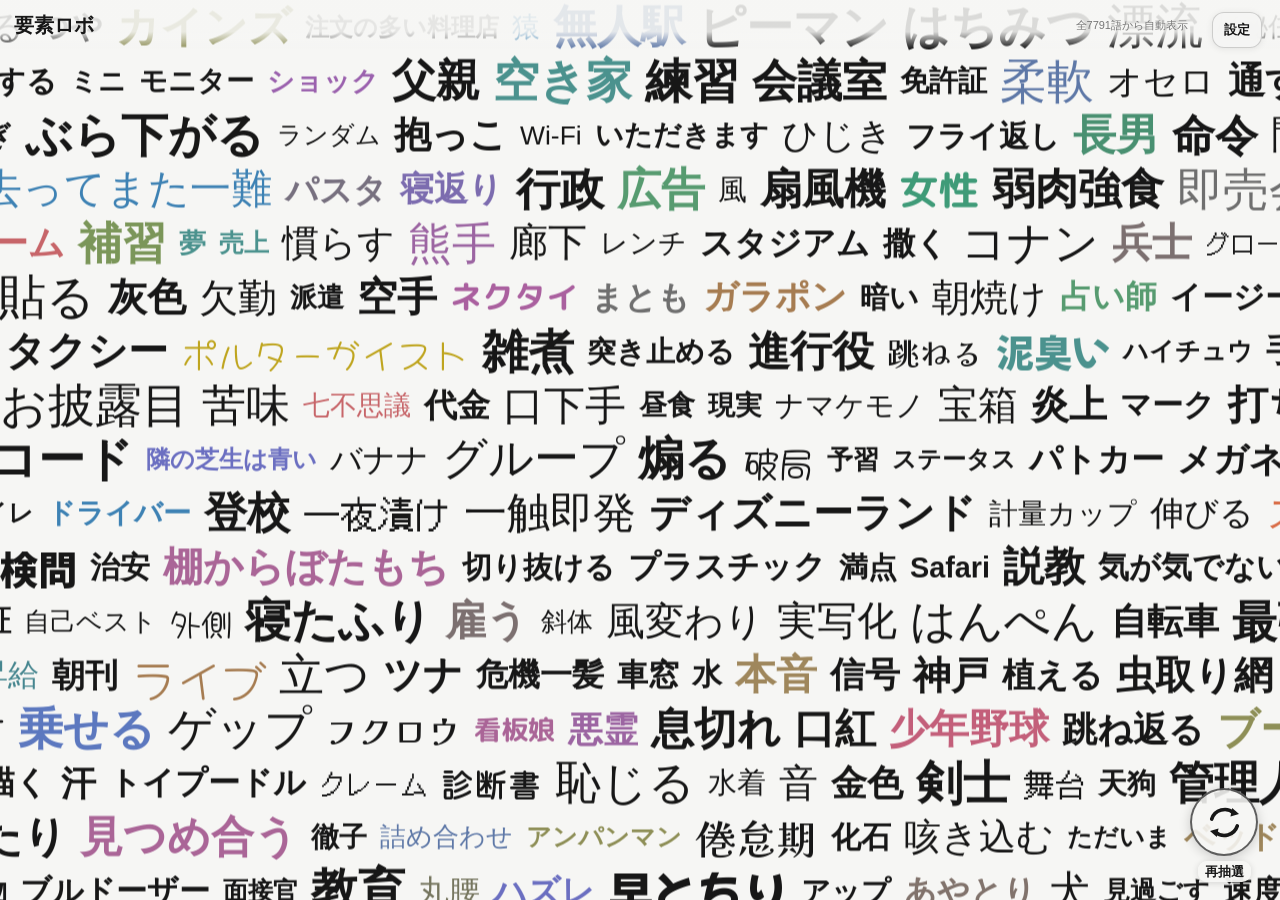
==== commit 2858b379: "Use three-step spacing sliders for horizontal and vertical gaps" ====
--- a/index.html
+++ b/index.html
@@ -6,12 +6,12 @@
 <link rel="manifest" href="./site.webmanifest?v=robot1">
 <link rel="stylesheet" href="reroll-effect.css"><link rel="preconnect" href="https://fonts.googleapis.com"><link rel="preconnect" href="https://fonts.gstatic.com" crossorigin><link href="https://fonts.googleapis.com/css2?family=Dela+Gothic+One&family=DotGothic16&family=Hachi+Maru+Pop&family=Kaisei+Decol:wght@500&family=Kiwi+Maru:wght@500&family=Kosugi+Maru&family=M+PLUS+Rounded+1c:wght@700&family=Mochiy+Pop+One&family=Rampart+One&family=Reggae+One&family=RocknRoll+One&family=Shippori+Mincho:wght@600&family=Stick&family=Yomogi&family=Yuji+Mai&family=Yuji+Syuku&family=Zen+Antique&family=Zen+Kurenaido&family=Zen+Old+Mincho:wght@600&display=swap" rel="stylesheet">
 <style>
-:root{--bg:#f6f6f4;--text:#171717;--muted:#777;--panel:rgba(246,246,244,.88)}*{box-sizing:border-box}html,body{margin:0;width:100%;height:100%;overflow:hidden;background:var(--bg);color:var(--text);font-family:-apple-system,BlinkMacSystemFont,"Hiragino Sans","Yu Gothic",sans-serif}#river{position:fixed;inset:0;overflow:hidden}#track{position:absolute;left:-90px;top:0;width:calc(100vw + 180px);will-change:transform;animation:flow var(--duration,60s) linear infinite}.sheet{width:100%;overflow:hidden}.row{height:36px;display:flex;align-items:center;gap:var(--word-gap,9px);width:max-content;white-space:nowrap}.word{display:inline-block;flex:none;white-space:nowrap;line-height:1;opacity:1;user-select:none;pointer-events:none}@keyframes flow{from{transform:translate3d(0,var(--start-y),0)}to{transform:translate3d(0,0,0)}}header{position:fixed;top:0;left:0;right:0;z-index:20;display:flex;align-items:center;justify-content:space-between;gap:12px;padding:max(12px,env(safe-area-inset-top)) 76px 10px 14px;background:linear-gradient(to bottom,var(--panel) 65%,transparent);pointer-events:none}h1{font-size:20px;margin:0;font-weight:700}.info{font-size:11px;color:var(--muted);white-space:nowrap}.loading{position:fixed;inset:0;display:grid;place-items:center;font-size:14px;color:var(--muted)}#settingsButton{position:fixed;z-index:42;right:12px;top:max(10px,env(safe-area-inset-top));height:34px;padding:0 11px;border:1px solid color-mix(in srgb,var(--text) 18%,transparent);border-radius:12px;background:color-mix(in srgb,var(--bg) 90%,transparent);color:var(--text);font:700 12px -apple-system,BlinkMacSystemFont,"Hiragino Sans","Yu Gothic",sans-serif;box-shadow:0 1px 7px rgba(0,0,0,.08);backdrop-filter:blur(6px);-webkit-backdrop-filter:blur(6px);cursor:pointer}#settingsPanel{position:fixed;z-index:41;right:12px;top:max(50px,calc(env(safe-area-inset-top) + 40px));width:min(88vw,290px);padding:12px;border-radius:16px;background:color-mix(in srgb,var(--bg) 92%,transparent);color:var(--text);box-shadow:0 5px 22px rgba(0,0,0,.14);backdrop-filter:blur(9px);-webkit-backdrop-filter:blur(9px)}#settingsPanel[hidden]{display:none}.settingRow{position:relative;min-height:34px;display:flex;align-items:center;justify-content:space-between;gap:12px;font-size:12px;font-weight:700}.settingRow+.settingRow{border-top:1px solid color-mix(in srgb,var(--text) 9%,transparent)}.settingRow.updating{padding-right:24px}.settingRow.updating:after{content:"";position:absolute;right:0;width:13px;height:13px;border:2px solid color-mix(in srgb,var(--text) 18%,transparent);border-top-color:var(--text);border-radius:50%;animation:settingSpin .55s linear infinite}.settingHint{font-size:9px;font-weight:500;color:var(--muted);margin-top:-4px;padding-bottom:6px}.settingToggle{display:flex;align-items:center;cursor:pointer}.settingToggle input{position:absolute;opacity:0;pointer-events:none}.miniSwitch{position:relative;width:36px;height:21px;border-radius:999px;background:color-mix(in srgb,var(--text) 18%,transparent);transition:.15s}.miniSwitch:after{content:"";position:absolute;width:17px;height:17px;left:2px;top:2px;border-radius:50%;background:var(--bg);box-shadow:0 1px 3px rgba(0,0,0,.25);transition:.15s}.settingToggle input:checked+.miniSwitch{background:var(--text)}.settingToggle input:checked+.miniSwitch:after{transform:translateX(15px)}.settingToggle input:disabled+.miniSwitch{opacity:.72}#wordGapSelect{width:120px;min-height:30px;padding:3px 8px;border:1px solid color-mix(in srgb,var(--text) 20%,transparent);border-radius:8px;background:var(--bg);color:var(--text);font:inherit;cursor:pointer}#wordGapSelect:focus-visible{outline:2px solid var(--text);outline-offset:2px}.speedBox{display:flex;align-items:center;gap:7px}.speedBox input{width:120px;accent-color:var(--text)}#speedValue{min-width:24px;text-align:right;font-variant-numeric:tabular-nums}@keyframes settingSpin{to{transform:rotate(360deg)}}#rerollWrap{position:fixed;right:14px;bottom:max(15px,env(safe-area-inset-bottom));z-index:30;display:flex;flex-direction:column;align-items:center;gap:5px}#rerollWrap[hidden]{display:none}#reroll{width:62px;height:62px;padding:0;border:2px solid rgba(23,23,23,.30);border-radius:50%;display:grid;place-items:center;background:rgba(255,255,255,.97);color:#111;box-shadow:0 4px 18px rgba(0,0,0,.20);cursor:pointer;-webkit-tap-highlight-color:transparent}#reroll svg{width:38px;height:38px;display:block;overflow:visible}#reroll:active{transform:scale(.94)}#rerollLabel{font-size:12px;font-weight:700;line-height:1;color:#222;background:rgba(255,255,255,.92);padding:4px 7px;border-radius:9px;box-shadow:0 1px 5px rgba(0,0,0,.10);pointer-events:none}@media (min-width:601px){.row{height:54px;gap:var(--word-gap-desktop,13px)}header{padding-right:92px}#settingsButton{right:18px;top:12px;height:36px;font-size:13px}#settingsPanel{right:18px;top:54px;width:310px}.settingRow{font-size:13px}.speedBox input{width:140px}#rerollWrap{right:22px;bottom:18px}#reroll{width:68px;height:68px}#reroll svg{width:41px;height:41px}#rerollLabel{font-size:13px}}
-</style></head><body><div id="river"><div id="track"></div></div><header><h1>要素ロボ</h1><div class="info" id="info">読み込み中…</div></header><button id="settingsButton" type="button" aria-expanded="false">設定</button><div id="settingsPanel" hidden><div class="settingRow"><span>フォント</span><label class="settingToggle"><input id="fontToggle" type="checkbox" checked><span class="miniSwitch"></span></label></div><div class="settingRow"><span>色</span><label class="settingToggle"><input id="colorToggle" type="checkbox" checked><span class="miniSwitch"></span></label></div><div class="settingRow"><span>速度</span><div class="speedBox"><input id="speedRange" type="range" min="12" max="72" step="2" value="36"><span id="speedValue">36</span></div></div><div class="settingRow"><label for="wordGapSelect">単語の間隔</label><select id="wordGapSelect"><option value="narrow">狭い</option><option value="normal" selected>標準</option><option value="wide">広い</option></select></div><div class="settingRow"><span>文字サイズ</span><label class="settingToggle"><input id="sizeToggle" type="checkbox" checked><span class="miniSwitch"></span></label></div><div class="settingRow"><span>文字数補正</span><label class="settingToggle"><input id="lengthToggle" type="checkbox" checked><span class="miniSwitch"></span></label></div><div class="settingHint">ON：長い言葉ほど少し小さく表示</div></div><div id="rerollWrap" hidden><button id="reroll" type="button" aria-label="再抽選" title="再抽選"><svg viewBox="0 0 48 48" aria-hidden="true"><path d="M10 19A15.5 15.5 0 0 1 35 13" fill="none" stroke="currentColor" stroke-width="4.2" stroke-linecap="round"/><path d="M34 7L40 14L31 16Z" fill="currentColor"/><path d="M38 29A15.5 15.5 0 0 1 13 35" fill="none" stroke="currentColor" stroke-width="4.2" stroke-linecap="round"/><path d="M14 41L8 34L17 32Z" fill="currentColor"/></svg></button><div id="rerollLabel">再抽選</div></div><div id="loading" class="loading">語彙を読み込んでいます…</div>
+:root{--bg:#f6f6f4;--text:#171717;--muted:#777;--panel:rgba(246,246,244,.88)}*{box-sizing:border-box}html,body{margin:0;width:100%;height:100%;overflow:hidden;background:var(--bg);color:var(--text);font-family:-apple-system,BlinkMacSystemFont,"Hiragino Sans","Yu Gothic",sans-serif}#river{position:fixed;inset:0;overflow:hidden}#track{position:absolute;left:-90px;top:0;width:calc(100vw + 180px);will-change:transform;animation:flow var(--duration,60s) linear infinite}.sheet{width:100%;overflow:hidden}.row{height:var(--row-height,36px);display:flex;align-items:center;gap:var(--word-gap,9px);width:max-content;white-space:nowrap}.word{display:inline-block;flex:none;white-space:nowrap;line-height:1;opacity:1;user-select:none;pointer-events:none}@keyframes flow{from{transform:translate3d(0,var(--start-y),0)}to{transform:translate3d(0,0,0)}}header{position:fixed;top:0;left:0;right:0;z-index:20;display:flex;align-items:center;justify-content:space-between;gap:12px;padding:max(12px,env(safe-area-inset-top)) 76px 10px 14px;background:linear-gradient(to bottom,var(--panel) 65%,transparent);pointer-events:none}h1{font-size:20px;margin:0;font-weight:700}.info{font-size:11px;color:var(--muted);white-space:nowrap}.loading{position:fixed;inset:0;display:grid;place-items:center;font-size:14px;color:var(--muted)}#settingsButton{position:fixed;z-index:42;right:12px;top:max(10px,env(safe-area-inset-top));height:34px;padding:0 11px;border:1px solid color-mix(in srgb,var(--text) 18%,transparent);border-radius:12px;background:color-mix(in srgb,var(--bg) 90%,transparent);color:var(--text);font:700 12px -apple-system,BlinkMacSystemFont,"Hiragino Sans","Yu Gothic",sans-serif;box-shadow:0 1px 7px rgba(0,0,0,.08);backdrop-filter:blur(6px);-webkit-backdrop-filter:blur(6px);cursor:pointer}#settingsPanel{position:fixed;z-index:41;right:12px;top:max(50px,calc(env(safe-area-inset-top) + 40px));width:min(88vw,290px);padding:12px;border-radius:16px;background:color-mix(in srgb,var(--bg) 92%,transparent);color:var(--text);box-shadow:0 5px 22px rgba(0,0,0,.14);backdrop-filter:blur(9px);-webkit-backdrop-filter:blur(9px)}#settingsPanel[hidden]{display:none}.settingRow{position:relative;min-height:34px;display:flex;align-items:center;justify-content:space-between;gap:12px;font-size:12px;font-weight:700}.settingRow+.settingRow{border-top:1px solid color-mix(in srgb,var(--text) 9%,transparent)}.settingRow.updating{padding-right:24px}.settingRow.updating:after{content:"";position:absolute;right:0;width:13px;height:13px;border:2px solid color-mix(in srgb,var(--text) 18%,transparent);border-top-color:var(--text);border-radius:50%;animation:settingSpin .55s linear infinite}.settingHint{font-size:9px;font-weight:500;color:var(--muted);margin-top:-4px;padding-bottom:6px}.settingToggle{display:flex;align-items:center;cursor:pointer}.settingToggle input{position:absolute;opacity:0;pointer-events:none}.miniSwitch{position:relative;width:36px;height:21px;border-radius:999px;background:color-mix(in srgb,var(--text) 18%,transparent);transition:.15s}.miniSwitch:after{content:"";position:absolute;width:17px;height:17px;left:2px;top:2px;border-radius:50%;background:var(--bg);box-shadow:0 1px 3px rgba(0,0,0,.25);transition:.15s}.settingToggle input:checked+.miniSwitch{background:var(--text)}.settingToggle input:checked+.miniSwitch:after{transform:translateX(15px)}.settingToggle input:disabled+.miniSwitch{opacity:.72}.spacingControl{width:152px;padding:5px 0;flex:none}.spacingControl input{display:block;width:100%;margin:0;height:24px;accent-color:var(--text);cursor:pointer}.spacingLabels{display:flex;justify-content:space-between;font-size:10px;color:var(--muted)}.spacingLabels span{position:relative;padding-top:5px}.spacingLabels span:before{content:"";position:absolute;top:0;left:50%;height:4px;border-left:1px solid currentColor}.spacingControl input:focus-visible{outline:2px solid var(--text);outline-offset:2px}.speedBox{display:flex;align-items:center;gap:7px}.speedBox input{width:120px;accent-color:var(--text)}#speedValue{min-width:24px;text-align:right;font-variant-numeric:tabular-nums}@keyframes settingSpin{to{transform:rotate(360deg)}}#rerollWrap{position:fixed;right:14px;bottom:max(15px,env(safe-area-inset-bottom));z-index:30;display:flex;flex-direction:column;align-items:center;gap:5px}#rerollWrap[hidden]{display:none}#reroll{width:62px;height:62px;padding:0;border:2px solid rgba(23,23,23,.30);border-radius:50%;display:grid;place-items:center;background:rgba(255,255,255,.97);color:#111;box-shadow:0 4px 18px rgba(0,0,0,.20);cursor:pointer;-webkit-tap-highlight-color:transparent}#reroll svg{width:38px;height:38px;display:block;overflow:visible}#reroll:active{transform:scale(.94)}#rerollLabel{font-size:12px;font-weight:700;line-height:1;color:#222;background:rgba(255,255,255,.92);padding:4px 7px;border-radius:9px;box-shadow:0 1px 5px rgba(0,0,0,.10);pointer-events:none}@media (min-width:601px){.row{height:var(--row-height-desktop,54px);gap:var(--word-gap-desktop,13px)}header{padding-right:92px}#settingsButton{right:18px;top:12px;height:36px;font-size:13px}#settingsPanel{right:18px;top:54px;width:310px}.settingRow{font-size:13px}.speedBox input{width:140px}#rerollWrap{right:22px;bottom:18px}#reroll{width:68px;height:68px}#reroll svg{width:41px;height:41px}#rerollLabel{font-size:13px}}
+</style></head><body><div id="river"><div id="track"></div></div><header><h1>要素ロボ</h1><div class="info" id="info">読み込み中…</div></header><button id="settingsButton" type="button" aria-expanded="false">設定</button><div id="settingsPanel" hidden><div class="settingRow"><span>フォント</span><label class="settingToggle"><input id="fontToggle" type="checkbox" checked><span class="miniSwitch"></span></label></div><div class="settingRow"><span>色</span><label class="settingToggle"><input id="colorToggle" type="checkbox" checked><span class="miniSwitch"></span></label></div><div class="settingRow"><span>速度</span><div class="speedBox"><input id="speedRange" type="range" min="12" max="72" step="2" value="36"><span id="speedValue">36</span></div></div><div class="settingRow"><label for="wordGapRange">横の間隔</label><div class="spacingControl"><input id="wordGapRange" type="range" min="0" max="2" step="1" value="0" aria-valuetext="狭い"><div class="spacingLabels" aria-hidden="true"><span>狭い</span><span>普通</span><span>広い</span></div></div></div><div class="settingRow"><label for="rowGapRange">上下の間隔</label><div class="spacingControl"><input id="rowGapRange" type="range" min="0" max="2" step="1" value="0" aria-valuetext="狭い"><div class="spacingLabels" aria-hidden="true"><span>狭い</span><span>普通</span><span>広い</span></div></div></div><div class="settingRow"><span>文字サイズ</span><label class="settingToggle"><input id="sizeToggle" type="checkbox" checked><span class="miniSwitch"></span></label></div><div class="settingRow"><span>文字数補正</span><label class="settingToggle"><input id="lengthToggle" type="checkbox" checked><span class="miniSwitch"></span></label></div><div class="settingHint">ON：長い言葉ほど少し小さく表示</div></div><div id="rerollWrap" hidden><button id="reroll" type="button" aria-label="再抽選" title="再抽選"><svg viewBox="0 0 48 48" aria-hidden="true"><path d="M10 19A15.5 15.5 0 0 1 35 13" fill="none" stroke="currentColor" stroke-width="4.2" stroke-linecap="round"/><path d="M34 7L40 14L31 16Z" fill="currentColor"/><path d="M38 29A15.5 15.5 0 0 1 13 35" fill="none" stroke="currentColor" stroke-width="4.2" stroke-linecap="round"/><path d="M14 41L8 34L17 32Z" fill="currentColor"/></svg></button><div id="rerollLabel">再抽選</div></div><div id="loading" class="loading">語彙を読み込んでいます…</div>
 <script>
-const FILES=['words.txt'],track=document.getElementById('track'),info=document.getElementById('info'),loading=document.getElementById('loading'),reroll=document.getElementById('reroll'),rerollWrap=document.getElementById('rerollWrap'),settingsButton=document.getElementById('settingsButton'),settingsPanel=document.getElementById('settingsPanel'),fontToggle=document.getElementById('fontToggle'),colorToggle=document.getElementById('colorToggle'),speedRange=document.getElementById('speedRange'),speedValue=document.getElementById('speedValue'),wordGapSelect=document.getElementById('wordGapSelect'),sizeToggle=document.getElementById('sizeToggle'),lengthToggle=document.getElementById('lengthToggle');
+const FILES=['words.txt'],track=document.getElementById('track'),info=document.getElementById('info'),loading=document.getElementById('loading'),reroll=document.getElementById('reroll'),rerollWrap=document.getElementById('rerollWrap'),settingsButton=document.getElementById('settingsButton'),settingsPanel=document.getElementById('settingsPanel'),fontToggle=document.getElementById('fontToggle'),colorToggle=document.getElementById('colorToggle'),speedRange=document.getElementById('speedRange'),speedValue=document.getElementById('speedValue'),wordGapRange=document.getElementById('wordGapRange'),rowGapRange=document.getElementById('rowGapRange'),sizeToggle=document.getElementById('sizeToggle'),lengthToggle=document.getElementById('lengthToggle');
 const EXCLUDE=new Set(['真鍮','合板','石材','鋼','断熱材','建材','路肩','陸橋','貯水槽','排気口','換気口','字体','字間','キャプション','製本','トナー','受付票','壮行会','セットプレー']);
 const COLORS=['#d65b55','#d96d47','#cf7c3d','#d18a32','#d6b82f','#c9ad18','#e0b62a','#d4a918','#bfa51f','#9aa23b','#74a64c','#4d9864','#3f9b78','#3c978b','#438ca5','#3e82b4','#4b78be','#5c78bf','#6b6fc1','#7969bd','#8a67b7','#9b62ae','#aa609f','#b95f8d','#c35f7a','#c76569','#b86f5c','#a67c51','#5e9361','#499071','#438b81','#46868f','#507f9d','#5e78a7','#6d72ad','#7c6caf','#8c68aa','#9c65a2','#aa6597','#b36b89','#9f875c','#8e8f57','#7b9659','#689b62','#579b70','#4c987f','#4b928e','#528b9b','#926ea4','#6f6f6f','#7b746f','#6f7780','#81736c','#76765f','#69746b','#77707f','#6a747b','#857b68','#736d5f','#7c7070'];
 const FONTS=[{family:'-apple-system,BlinkMacSystemFont,"Hiragino Sans","Yu Gothic",sans-serif',weight:'600',chance:30},{family:'"Hiragino Mincho ProN","Yu Mincho",serif',weight:'600',chance:20},{family:'ui-monospace,"SFMono-Regular","Cascadia Mono","Yu Gothic",monospace',weight:'600',chance:2},{family:'"Hiragino Maru Gothic ProN","Hiragino Maru Gothic Pro","Yu Gothic",sans-serif',weight:'600',chance:2},{family:'"YuKyokasho","Yu Kyokasho","Hiragino Mincho ProN",serif',weight:'500',chance:2},{family:'"Hiragino Kaku Gothic StdN","Hiragino Kaku Gothic ProN","Yu Gothic",sans-serif',weight:'800',chance:2},{family:'"Klee","Klee One","Yu Mincho",serif',weight:'500',chance:2},{family:'Georgia,"Times New Roman","Yu Mincho",serif',weight:'600',chance:2},{family:'"DotGothic16",sans-serif',weight:'400',chance:2},{family:'"Dela Gothic One",sans-serif',weight:'400',chance:2},{family:'"Hachi Maru Pop",cursive',weight:'400',chance:2},{family:'"Zen Kurenaido",sans-serif',weight:'400',chance:2},{family:'"Kaisei Decol",serif',weight:'500',chance:2},{family:'"RocknRoll One",sans-serif',weight:'400',chance:2},{family:'"Reggae One",sans-serif',weight:'400',chance:2},{family:'"M PLUS Rounded 1c",sans-serif',weight:'700',chance:2},{family:'"Kosugi Maru",sans-serif',weight:'400',chance:2},{family:'"Shippori Mincho",serif',weight:'600',chance:2},{family:'"Zen Antique",serif',weight:'400',chance:2},{family:'"Zen Old Mincho",serif',weight:'600',chance:2},{family:'"Yomogi",cursive',weight:'400',chance:2},{family:'"Yuji Syuku",serif',weight:'400',chance:2},{family:'"Yuji Mai",serif',weight:'400',chance:2},{family:'"Mochiy Pop One",sans-serif',weight:'400',chance:2},{family:'"Kiwi Maru",serif',weight:'500',chance:2},{family:'"Rampart One",sans-serif',weight:'400',chance:2},{family:'"Stick",sans-serif',weight:'400',chance:2}];
-const BASE_FONT=FONTS[0];let speed=36,words=[],resizeTimer=null,pool=[],p=0,cycleTimer=null,sheetHeight=0,fontVariation=true,colorVariation=true,sizeVariation=true,lengthCorrection=true;const isPhone=()=>Math.min(screen.width,screen.height)<=600;const rowHeight=()=>isPhone()?36:54;const layoutWidth=()=>isPhone()?Math.min(innerWidth,innerHeight):innerWidth;function shuffle(a){const b=a.slice();for(let i=b.length-1;i;i--){const j=Math.floor(Math.random()*(i+1));[b[i],b[j]]=[b[j],b[i]]}return b}function nextWord(){if(p>=pool.length){pool=shuffle(words);p=0}return pool[p++]}function decorateWord(s){if(colorVariation&&Math.random()<.30)s.style.color=COLORS[Math.floor(Math.random()*COLORS.length)];else s.style.color=''}function fontSizeFor(text){const scale=isPhone()?1:1.5;if(!sizeVariation)return 24.2*scale;const len=Array.from(text).length,correction=lengthCorrection?(len-3)*.38:0;return Math.max(16*scale,Math.min(32*scale,(24.2+(Math.random()-.5)*16-correction)*scale))}function chooseFont(){if(!fontVariation)return BASE_FONT;let r=Math.random()*100,sum=0;for(const f of FONTS){sum+=f.chance;if(r<sum)return f}return FONTS[0]}function applyFont(s){const f=chooseFont();s.style.fontFamily=f.family;s.style.fontWeight=f.weight}function applySize(s){s.style.fontSize=fontSizeFor(s.textContent)+'px'}function makeWord(text){const s=document.createElement('span');s.className='word';s.textContent=text;applySize(s);applyFont(s);decorateWord(s);return s}function wordsPerRow(){const w=layoutWidth(),avg=isPhone()?46:72;return Math.ceil((w+420)/avg)+8}function fillRow(row){const offset=Math.floor(Math.random()*100),frag=document.createDocumentFragment(),count=wordsPerRow();row.style.transform=`translateX(${-offset}px)`;for(let i=0;i<count;i++)frag.appendChild(makeWord(nextWord()));row.appendChild(frag)}function makeSheet(){const sh=document.createElement('div');sh.className='sheet',rh=rowHeight(),rows=Math.ceil(innerHeight/rh)*4+8;for(let i=0;i<rows;i++){const row=document.createElement('div');row.className='row';fillRow(row);sh.appendChild(row)}return sh}function refreshFonts(){track.querySelectorAll('.word').forEach(applyFont)}function refreshColors(){track.querySelectorAll('.word').forEach(decorateWord)}function refreshSizes(){track.querySelectorAll('.word').forEach(applySize)}function applySpeed(){if(!sheetHeight)return;track.style.setProperty('--duration',`${sheetHeight/speed}s`)}function build(){clearTimeout(cycleTimer);rerollWrap.hidden=true;track.style.animation='none';track.replaceChildren();pool=shuffle(words);p=0;const a=makeSheet();track.appendChild(a);track.appendChild(a.cloneNode(true));sheetHeight=a.offsetHeight;track.style.setProperty('--start-y',`${-sheetHeight}px`);applySpeed();void track.offsetWidth;track.style.animation='flow var(--duration) linear infinite';cycleTimer=setTimeout(()=>{rerollWrap.hidden=false},sheetHeight/speed*1000)}function runSettingUpdate(input,work){const row=input.closest('.settingRow');input.disabled=true;if(row)row.classList.add('updating');requestAnimationFrame(()=>requestAnimationFrame(()=>{setTimeout(()=>{work();requestAnimationFrame(()=>{if(row)row.classList.remove('updating');input.disabled=false})},30)}))}settingsButton.addEventListener('click',()=>{const open=settingsPanel.hidden;settingsPanel.hidden=!open;settingsButton.setAttribute('aria-expanded',open)});fontToggle.addEventListener('change',()=>{fontVariation=fontToggle.checked;runSettingUpdate(fontToggle,refreshFonts)});colorToggle.addEventListener('change',()=>{colorVariation=colorToggle.checked;runSettingUpdate(colorToggle,refreshColors)});speedRange.addEventListener('input',()=>{speed=Number(speedRange.value);speedValue.textContent=speed;applySpeed()});wordGapSelect.addEventListener('change',()=>{const gaps={narrow:[4,6],normal:[9,13],wide:[18,26]},[mobile,desktop]=gaps[wordGapSelect.value];track.style.setProperty('--word-gap',`${mobile}px`);track.style.setProperty('--word-gap-desktop',`${desktop}px`)});sizeToggle.addEventListener('change',()=>{sizeVariation=sizeToggle.checked;runSettingUpdate(sizeToggle,refreshSizes)});lengthToggle.addEventListener('change',()=>{lengthCorrection=lengthToggle.checked;if(sizeVariation)runSettingUpdate(lengthToggle,refreshSizes)});reroll.addEventListener('click',build);addEventListener('resize',()=>{if(isPhone())return;clearTimeout(resizeTimer);resizeTimer=setTimeout(()=>{if(words.length)build()},350)});Promise.all(FILES.map(f=>fetch(f).then(r=>{if(!r.ok)throw Error();return r.text()}))).then(ts=>{words=[...new Set(ts.join('\n').split(/\r?\n/).map(x=>x.trim()).filter(Boolean))].filter(w=>!EXCLUDE.has(w));loading.remove();info.textContent=`全${words.length}語から自動表示`;build()}).catch(()=>{loading.textContent='語彙の読み込みに失敗しました';info.textContent='エラー'});
+const BASE_FONT=FONTS[0];let speed=36,words=[],resizeTimer=null,pool=[],p=0,cycleTimer=null,sheetHeight=0,fontVariation=true,colorVariation=true,sizeVariation=true,lengthCorrection=true;const isPhone=()=>Math.min(screen.width,screen.height)<=600;const rowHeight=()=>isPhone()?36:54;const layoutWidth=()=>isPhone()?Math.min(innerWidth,innerHeight):innerWidth;function shuffle(a){const b=a.slice();for(let i=b.length-1;i;i--){const j=Math.floor(Math.random()*(i+1));[b[i],b[j]]=[b[j],b[i]]}return b}function nextWord(){if(p>=pool.length){pool=shuffle(words);p=0}return pool[p++]}function decorateWord(s){if(colorVariation&&Math.random()<.30)s.style.color=COLORS[Math.floor(Math.random()*COLORS.length)];else s.style.color=''}function fontSizeFor(text){const scale=isPhone()?1:1.5;if(!sizeVariation)return 24.2*scale;const len=Array.from(text).length,correction=lengthCorrection?(len-3)*.38:0;return Math.max(16*scale,Math.min(32*scale,(24.2+(Math.random()-.5)*16-correction)*scale))}function chooseFont(){if(!fontVariation)return BASE_FONT;let r=Math.random()*100,sum=0;for(const f of FONTS){sum+=f.chance;if(r<sum)return f}return FONTS[0]}function applyFont(s){const f=chooseFont();s.style.fontFamily=f.family;s.style.fontWeight=f.weight}function applySize(s){s.style.fontSize=fontSizeFor(s.textContent)+'px'}function makeWord(text){const s=document.createElement('span');s.className='word';s.textContent=text;applySize(s);applyFont(s);decorateWord(s);return s}function wordsPerRow(){const w=layoutWidth(),avg=isPhone()?46:72;return Math.ceil((w+420)/avg)+8}function fillRow(row){const offset=Math.floor(Math.random()*100),frag=document.createDocumentFragment(),count=wordsPerRow();row.style.transform=`translateX(${-offset}px)`;for(let i=0;i<count;i++)frag.appendChild(makeWord(nextWord()));row.appendChild(frag)}function makeSheet(){const sh=document.createElement('div');sh.className='sheet',rh=rowHeight(),rows=Math.ceil(innerHeight/rh)*4+8;for(let i=0;i<rows;i++){const row=document.createElement('div');row.className='row';fillRow(row);sh.appendChild(row)}return sh}function refreshFonts(){track.querySelectorAll('.word').forEach(applyFont)}function refreshColors(){track.querySelectorAll('.word').forEach(decorateWord)}function refreshSizes(){track.querySelectorAll('.word').forEach(applySize)}function applySpeed(){if(!sheetHeight)return;track.style.setProperty('--duration',`${sheetHeight/speed}s`)}function build(){clearTimeout(cycleTimer);rerollWrap.hidden=true;track.style.animation='none';track.replaceChildren();pool=shuffle(words);p=0;const a=makeSheet();track.appendChild(a);track.appendChild(a.cloneNode(true));sheetHeight=a.offsetHeight;track.style.setProperty('--start-y',`${-sheetHeight}px`);applySpeed();void track.offsetWidth;track.style.animation='flow var(--duration) linear infinite';cycleTimer=setTimeout(()=>{rerollWrap.hidden=false},sheetHeight/speed*1000)}function runSettingUpdate(input,work){const row=input.closest('.settingRow');input.disabled=true;if(row)row.classList.add('updating');requestAnimationFrame(()=>requestAnimationFrame(()=>{setTimeout(()=>{work();requestAnimationFrame(()=>{if(row)row.classList.remove('updating');input.disabled=false})},30)}))}settingsButton.addEventListener('click',()=>{const open=settingsPanel.hidden;settingsPanel.hidden=!open;settingsButton.setAttribute('aria-expanded',open)});fontToggle.addEventListener('change',()=>{fontVariation=fontToggle.checked;runSettingUpdate(fontToggle,refreshFonts)});colorToggle.addEventListener('change',()=>{colorVariation=colorToggle.checked;runSettingUpdate(colorToggle,refreshColors)});speedRange.addEventListener('input',()=>{speed=Number(speedRange.value);speedValue.textContent=speed;applySpeed()});wordGapRange.addEventListener('input',()=>{const level=Number(wordGapRange.value),[mobile,desktop]=[[9,13],[18,26],[27,39]][level];wordGapRange.setAttribute('aria-valuetext',['狭い','普通','広い'][level]);track.style.setProperty('--word-gap',`${mobile}px`);track.style.setProperty('--word-gap-desktop',`${desktop}px`)});rowGapRange.addEventListener('input',()=>{const level=Number(rowGapRange.value),[mobile,desktop]=[[36,54],[48,72],[60,90]][level],animation=track.getAnimations()[0],progress=animation?animation.effect.getComputedTiming().progress||0:0;rowGapRange.setAttribute('aria-valuetext',['狭い','普通','広い'][level]);track.style.setProperty('--row-height',`${mobile}px`);track.style.setProperty('--row-height-desktop',`${desktop}px`);const sheet=track.querySelector('.sheet');if(!sheet)return;sheetHeight=sheet.offsetHeight;track.style.setProperty('--start-y',`${-sheetHeight}px`);applySpeed();if(animation)animation.currentTime=progress*sheetHeight/speed*1000;clearTimeout(cycleTimer);if(rerollWrap.hidden)cycleTimer=setTimeout(()=>{rerollWrap.hidden=false},(1-progress)*sheetHeight/speed*1000)});sizeToggle.addEventListener('change',()=>{sizeVariation=sizeToggle.checked;runSettingUpdate(sizeToggle,refreshSizes)});lengthToggle.addEventListener('change',()=>{lengthCorrection=lengthToggle.checked;if(sizeVariation)runSettingUpdate(lengthToggle,refreshSizes)});reroll.addEventListener('click',build);addEventListener('resize',()=>{if(isPhone())return;clearTimeout(resizeTimer);resizeTimer=setTimeout(()=>{if(words.length)build()},350)});Promise.all(FILES.map(f=>fetch(f).then(r=>{if(!r.ok)throw Error();return r.text()}))).then(ts=>{words=[...new Set(ts.join('\n').split(/\r?\n/).map(x=>x.trim()).filter(Boolean))].filter(w=>!EXCLUDE.has(w));loading.remove();info.textContent=`全${words.length}語から自動表示`;build()}).catch(()=>{loading.textContent='語彙の読み込みに失敗しました';info.textContent='エラー'});
 </script><script src="reroll-effect.js"></script></body></html>
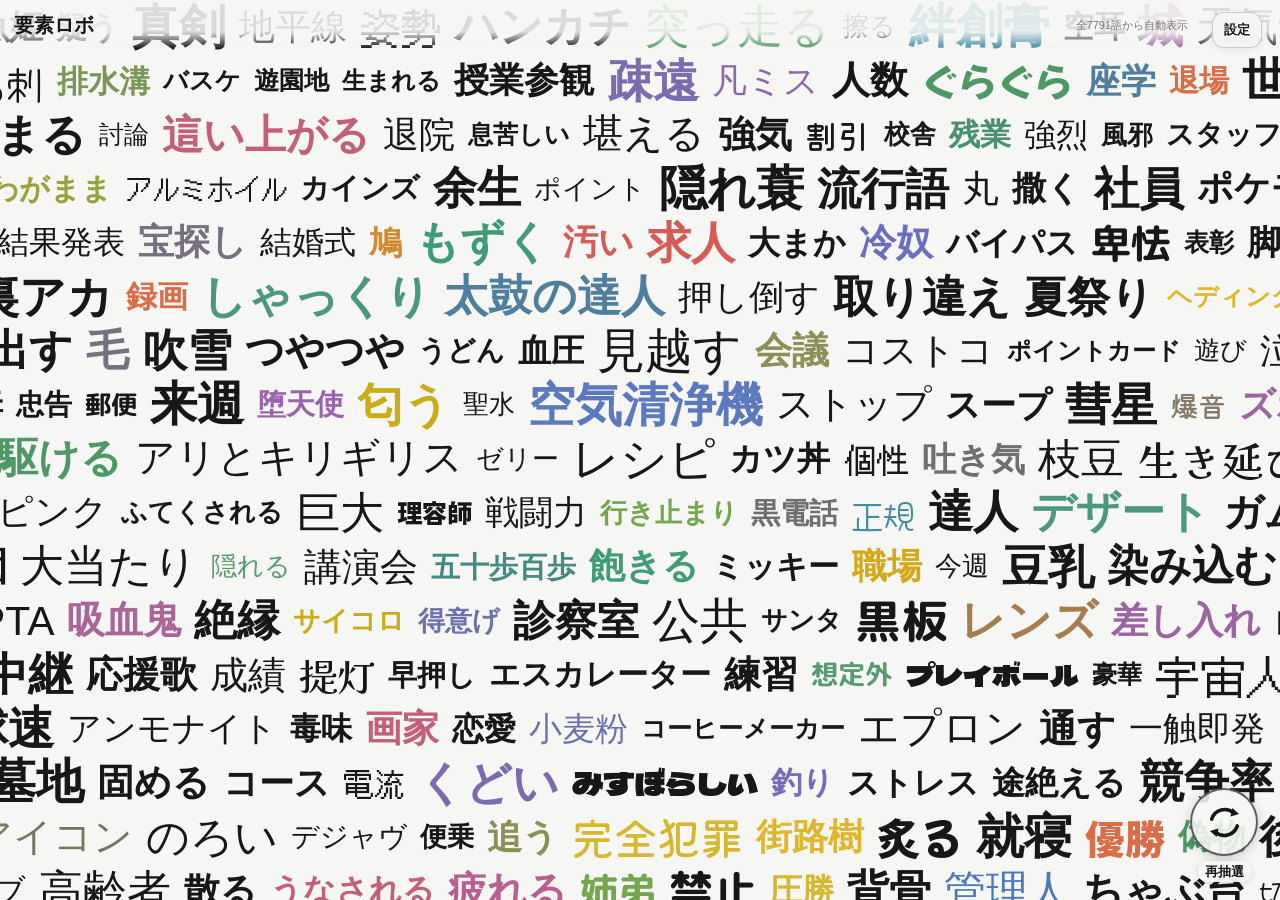
==== commit 516d9553: "Combine horizontal and vertical spacing into one slider" ====
--- a/index.html
+++ b/index.html
@@ -7,11 +7,11 @@
 <link rel="stylesheet" href="reroll-effect.css"><link rel="preconnect" href="https://fonts.googleapis.com"><link rel="preconnect" href="https://fonts.gstatic.com" crossorigin><link href="https://fonts.googleapis.com/css2?family=Dela+Gothic+One&family=DotGothic16&family=Hachi+Maru+Pop&family=Kaisei+Decol:wght@500&family=Kiwi+Maru:wght@500&family=Kosugi+Maru&family=M+PLUS+Rounded+1c:wght@700&family=Mochiy+Pop+One&family=Rampart+One&family=Reggae+One&family=RocknRoll+One&family=Shippori+Mincho:wght@600&family=Stick&family=Yomogi&family=Yuji+Mai&family=Yuji+Syuku&family=Zen+Antique&family=Zen+Kurenaido&family=Zen+Old+Mincho:wght@600&display=swap" rel="stylesheet">
 <style>
 :root{--bg:#f6f6f4;--text:#171717;--muted:#777;--panel:rgba(246,246,244,.88)}*{box-sizing:border-box}html,body{margin:0;width:100%;height:100%;overflow:hidden;background:var(--bg);color:var(--text);font-family:-apple-system,BlinkMacSystemFont,"Hiragino Sans","Yu Gothic",sans-serif}#river{position:fixed;inset:0;overflow:hidden}#track{position:absolute;left:-90px;top:0;width:calc(100vw + 180px);will-change:transform;animation:flow var(--duration,60s) linear infinite}.sheet{width:100%;overflow:hidden}.row{height:var(--row-height,36px);display:flex;align-items:center;gap:var(--word-gap,9px);width:max-content;white-space:nowrap}.word{display:inline-block;flex:none;white-space:nowrap;line-height:1;opacity:1;user-select:none;pointer-events:none}@keyframes flow{from{transform:translate3d(0,var(--start-y),0)}to{transform:translate3d(0,0,0)}}header{position:fixed;top:0;left:0;right:0;z-index:20;display:flex;align-items:center;justify-content:space-between;gap:12px;padding:max(12px,env(safe-area-inset-top)) 76px 10px 14px;background:linear-gradient(to bottom,var(--panel) 65%,transparent);pointer-events:none}h1{font-size:20px;margin:0;font-weight:700}.info{font-size:11px;color:var(--muted);white-space:nowrap}.loading{position:fixed;inset:0;display:grid;place-items:center;font-size:14px;color:var(--muted)}#settingsButton{position:fixed;z-index:42;right:12px;top:max(10px,env(safe-area-inset-top));height:34px;padding:0 11px;border:1px solid color-mix(in srgb,var(--text) 18%,transparent);border-radius:12px;background:color-mix(in srgb,var(--bg) 90%,transparent);color:var(--text);font:700 12px -apple-system,BlinkMacSystemFont,"Hiragino Sans","Yu Gothic",sans-serif;box-shadow:0 1px 7px rgba(0,0,0,.08);backdrop-filter:blur(6px);-webkit-backdrop-filter:blur(6px);cursor:pointer}#settingsPanel{position:fixed;z-index:41;right:12px;top:max(50px,calc(env(safe-area-inset-top) + 40px));width:min(88vw,290px);padding:12px;border-radius:16px;background:color-mix(in srgb,var(--bg) 92%,transparent);color:var(--text);box-shadow:0 5px 22px rgba(0,0,0,.14);backdrop-filter:blur(9px);-webkit-backdrop-filter:blur(9px)}#settingsPanel[hidden]{display:none}.settingRow{position:relative;min-height:34px;display:flex;align-items:center;justify-content:space-between;gap:12px;font-size:12px;font-weight:700}.settingRow+.settingRow{border-top:1px solid color-mix(in srgb,var(--text) 9%,transparent)}.settingRow.updating{padding-right:24px}.settingRow.updating:after{content:"";position:absolute;right:0;width:13px;height:13px;border:2px solid color-mix(in srgb,var(--text) 18%,transparent);border-top-color:var(--text);border-radius:50%;animation:settingSpin .55s linear infinite}.settingHint{font-size:9px;font-weight:500;color:var(--muted);margin-top:-4px;padding-bottom:6px}.settingToggle{display:flex;align-items:center;cursor:pointer}.settingToggle input{position:absolute;opacity:0;pointer-events:none}.miniSwitch{position:relative;width:36px;height:21px;border-radius:999px;background:color-mix(in srgb,var(--text) 18%,transparent);transition:.15s}.miniSwitch:after{content:"";position:absolute;width:17px;height:17px;left:2px;top:2px;border-radius:50%;background:var(--bg);box-shadow:0 1px 3px rgba(0,0,0,.25);transition:.15s}.settingToggle input:checked+.miniSwitch{background:var(--text)}.settingToggle input:checked+.miniSwitch:after{transform:translateX(15px)}.settingToggle input:disabled+.miniSwitch{opacity:.72}.spacingControl{width:152px;padding:5px 0;flex:none}.spacingControl input{display:block;width:100%;margin:0;height:24px;accent-color:var(--text);cursor:pointer}.spacingLabels{display:flex;justify-content:space-between;font-size:10px;color:var(--muted)}.spacingLabels span{position:relative;padding-top:5px}.spacingLabels span:before{content:"";position:absolute;top:0;left:50%;height:4px;border-left:1px solid currentColor}.spacingControl input:focus-visible{outline:2px solid var(--text);outline-offset:2px}.speedBox{display:flex;align-items:center;gap:7px}.speedBox input{width:120px;accent-color:var(--text)}#speedValue{min-width:24px;text-align:right;font-variant-numeric:tabular-nums}@keyframes settingSpin{to{transform:rotate(360deg)}}#rerollWrap{position:fixed;right:14px;bottom:max(15px,env(safe-area-inset-bottom));z-index:30;display:flex;flex-direction:column;align-items:center;gap:5px}#rerollWrap[hidden]{display:none}#reroll{width:62px;height:62px;padding:0;border:2px solid rgba(23,23,23,.30);border-radius:50%;display:grid;place-items:center;background:rgba(255,255,255,.97);color:#111;box-shadow:0 4px 18px rgba(0,0,0,.20);cursor:pointer;-webkit-tap-highlight-color:transparent}#reroll svg{width:38px;height:38px;display:block;overflow:visible}#reroll:active{transform:scale(.94)}#rerollLabel{font-size:12px;font-weight:700;line-height:1;color:#222;background:rgba(255,255,255,.92);padding:4px 7px;border-radius:9px;box-shadow:0 1px 5px rgba(0,0,0,.10);pointer-events:none}@media (min-width:601px){.row{height:var(--row-height-desktop,54px);gap:var(--word-gap-desktop,13px)}header{padding-right:92px}#settingsButton{right:18px;top:12px;height:36px;font-size:13px}#settingsPanel{right:18px;top:54px;width:310px}.settingRow{font-size:13px}.speedBox input{width:140px}#rerollWrap{right:22px;bottom:18px}#reroll{width:68px;height:68px}#reroll svg{width:41px;height:41px}#rerollLabel{font-size:13px}}
-</style></head><body><div id="river"><div id="track"></div></div><header><h1>要素ロボ</h1><div class="info" id="info">読み込み中…</div></header><button id="settingsButton" type="button" aria-expanded="false">設定</button><div id="settingsPanel" hidden><div class="settingRow"><span>フォント</span><label class="settingToggle"><input id="fontToggle" type="checkbox" checked><span class="miniSwitch"></span></label></div><div class="settingRow"><span>色</span><label class="settingToggle"><input id="colorToggle" type="checkbox" checked><span class="miniSwitch"></span></label></div><div class="settingRow"><span>速度</span><div class="speedBox"><input id="speedRange" type="range" min="12" max="72" step="2" value="36"><span id="speedValue">36</span></div></div><div class="settingRow"><label for="wordGapRange">横の間隔</label><div class="spacingControl"><input id="wordGapRange" type="range" min="0" max="2" step="1" value="0" aria-valuetext="狭い"><div class="spacingLabels" aria-hidden="true"><span>狭い</span><span>普通</span><span>広い</span></div></div></div><div class="settingRow"><label for="rowGapRange">上下の間隔</label><div class="spacingControl"><input id="rowGapRange" type="range" min="0" max="2" step="1" value="0" aria-valuetext="狭い"><div class="spacingLabels" aria-hidden="true"><span>狭い</span><span>普通</span><span>広い</span></div></div></div><div class="settingRow"><span>文字サイズ</span><label class="settingToggle"><input id="sizeToggle" type="checkbox" checked><span class="miniSwitch"></span></label></div><div class="settingRow"><span>文字数補正</span><label class="settingToggle"><input id="lengthToggle" type="checkbox" checked><span class="miniSwitch"></span></label></div><div class="settingHint">ON：長い言葉ほど少し小さく表示</div></div><div id="rerollWrap" hidden><button id="reroll" type="button" aria-label="再抽選" title="再抽選"><svg viewBox="0 0 48 48" aria-hidden="true"><path d="M10 19A15.5 15.5 0 0 1 35 13" fill="none" stroke="currentColor" stroke-width="4.2" stroke-linecap="round"/><path d="M34 7L40 14L31 16Z" fill="currentColor"/><path d="M38 29A15.5 15.5 0 0 1 13 35" fill="none" stroke="currentColor" stroke-width="4.2" stroke-linecap="round"/><path d="M14 41L8 34L17 32Z" fill="currentColor"/></svg></button><div id="rerollLabel">再抽選</div></div><div id="loading" class="loading">語彙を読み込んでいます…</div>
+</style></head><body><div id="river"><div id="track"></div></div><header><h1>要素ロボ</h1><div class="info" id="info">読み込み中…</div></header><button id="settingsButton" type="button" aria-expanded="false">設定</button><div id="settingsPanel" hidden><div class="settingRow"><span>フォント</span><label class="settingToggle"><input id="fontToggle" type="checkbox" checked><span class="miniSwitch"></span></label></div><div class="settingRow"><span>色</span><label class="settingToggle"><input id="colorToggle" type="checkbox" checked><span class="miniSwitch"></span></label></div><div class="settingRow"><span>速度</span><div class="speedBox"><input id="speedRange" type="range" min="12" max="72" step="2" value="36"><span id="speedValue">36</span></div></div><div class="settingRow"><label for="wordGapRange">単語の間隔</label><div class="spacingControl"><input id="wordGapRange" type="range" min="0" max="2" step="1" value="0" aria-valuetext="狭い"><div class="spacingLabels" aria-hidden="true"><span>狭い</span><span>普通</span><span>広い</span></div></div></div><div class="settingRow"><span>文字サイズ</span><label class="settingToggle"><input id="sizeToggle" type="checkbox" checked><span class="miniSwitch"></span></label></div><div class="settingRow"><span>文字数補正</span><label class="settingToggle"><input id="lengthToggle" type="checkbox" checked><span class="miniSwitch"></span></label></div><div class="settingHint">ON：長い言葉ほど少し小さく表示</div></div><div id="rerollWrap" hidden><button id="reroll" type="button" aria-label="再抽選" title="再抽選"><svg viewBox="0 0 48 48" aria-hidden="true"><path d="M10 19A15.5 15.5 0 0 1 35 13" fill="none" stroke="currentColor" stroke-width="4.2" stroke-linecap="round"/><path d="M34 7L40 14L31 16Z" fill="currentColor"/><path d="M38 29A15.5 15.5 0 0 1 13 35" fill="none" stroke="currentColor" stroke-width="4.2" stroke-linecap="round"/><path d="M14 41L8 34L17 32Z" fill="currentColor"/></svg></button><div id="rerollLabel">再抽選</div></div><div id="loading" class="loading">語彙を読み込んでいます…</div>
 <script>
-const FILES=['words.txt'],track=document.getElementById('track'),info=document.getElementById('info'),loading=document.getElementById('loading'),reroll=document.getElementById('reroll'),rerollWrap=document.getElementById('rerollWrap'),settingsButton=document.getElementById('settingsButton'),settingsPanel=document.getElementById('settingsPanel'),fontToggle=document.getElementById('fontToggle'),colorToggle=document.getElementById('colorToggle'),speedRange=document.getElementById('speedRange'),speedValue=document.getElementById('speedValue'),wordGapRange=document.getElementById('wordGapRange'),rowGapRange=document.getElementById('rowGapRange'),sizeToggle=document.getElementById('sizeToggle'),lengthToggle=document.getElementById('lengthToggle');
+const FILES=['words.txt'],track=document.getElementById('track'),info=document.getElementById('info'),loading=document.getElementById('loading'),reroll=document.getElementById('reroll'),rerollWrap=document.getElementById('rerollWrap'),settingsButton=document.getElementById('settingsButton'),settingsPanel=document.getElementById('settingsPanel'),fontToggle=document.getElementById('fontToggle'),colorToggle=document.getElementById('colorToggle'),speedRange=document.getElementById('speedRange'),speedValue=document.getElementById('speedValue'),wordGapRange=document.getElementById('wordGapRange'),sizeToggle=document.getElementById('sizeToggle'),lengthToggle=document.getElementById('lengthToggle');
 const EXCLUDE=new Set(['真鍮','合板','石材','鋼','断熱材','建材','路肩','陸橋','貯水槽','排気口','換気口','字体','字間','キャプション','製本','トナー','受付票','壮行会','セットプレー']);
 const COLORS=['#d65b55','#d96d47','#cf7c3d','#d18a32','#d6b82f','#c9ad18','#e0b62a','#d4a918','#bfa51f','#9aa23b','#74a64c','#4d9864','#3f9b78','#3c978b','#438ca5','#3e82b4','#4b78be','#5c78bf','#6b6fc1','#7969bd','#8a67b7','#9b62ae','#aa609f','#b95f8d','#c35f7a','#c76569','#b86f5c','#a67c51','#5e9361','#499071','#438b81','#46868f','#507f9d','#5e78a7','#6d72ad','#7c6caf','#8c68aa','#9c65a2','#aa6597','#b36b89','#9f875c','#8e8f57','#7b9659','#689b62','#579b70','#4c987f','#4b928e','#528b9b','#926ea4','#6f6f6f','#7b746f','#6f7780','#81736c','#76765f','#69746b','#77707f','#6a747b','#857b68','#736d5f','#7c7070'];
 const FONTS=[{family:'-apple-system,BlinkMacSystemFont,"Hiragino Sans","Yu Gothic",sans-serif',weight:'600',chance:30},{family:'"Hiragino Mincho ProN","Yu Mincho",serif',weight:'600',chance:20},{family:'ui-monospace,"SFMono-Regular","Cascadia Mono","Yu Gothic",monospace',weight:'600',chance:2},{family:'"Hiragino Maru Gothic ProN","Hiragino Maru Gothic Pro","Yu Gothic",sans-serif',weight:'600',chance:2},{family:'"YuKyokasho","Yu Kyokasho","Hiragino Mincho ProN",serif',weight:'500',chance:2},{family:'"Hiragino Kaku Gothic StdN","Hiragino Kaku Gothic ProN","Yu Gothic",sans-serif',weight:'800',chance:2},{family:'"Klee","Klee One","Yu Mincho",serif',weight:'500',chance:2},{family:'Georgia,"Times New Roman","Yu Mincho",serif',weight:'600',chance:2},{family:'"DotGothic16",sans-serif',weight:'400',chance:2},{family:'"Dela Gothic One",sans-serif',weight:'400',chance:2},{family:'"Hachi Maru Pop",cursive',weight:'400',chance:2},{family:'"Zen Kurenaido",sans-serif',weight:'400',chance:2},{family:'"Kaisei Decol",serif',weight:'500',chance:2},{family:'"RocknRoll One",sans-serif',weight:'400',chance:2},{family:'"Reggae One",sans-serif',weight:'400',chance:2},{family:'"M PLUS Rounded 1c",sans-serif',weight:'700',chance:2},{family:'"Kosugi Maru",sans-serif',weight:'400',chance:2},{family:'"Shippori Mincho",serif',weight:'600',chance:2},{family:'"Zen Antique",serif',weight:'400',chance:2},{family:'"Zen Old Mincho",serif',weight:'600',chance:2},{family:'"Yomogi",cursive',weight:'400',chance:2},{family:'"Yuji Syuku",serif',weight:'400',chance:2},{family:'"Yuji Mai",serif',weight:'400',chance:2},{family:'"Mochiy Pop One",sans-serif',weight:'400',chance:2},{family:'"Kiwi Maru",serif',weight:'500',chance:2},{family:'"Rampart One",sans-serif',weight:'400',chance:2},{family:'"Stick",sans-serif',weight:'400',chance:2}];
-const BASE_FONT=FONTS[0];let speed=36,words=[],resizeTimer=null,pool=[],p=0,cycleTimer=null,sheetHeight=0,fontVariation=true,colorVariation=true,sizeVariation=true,lengthCorrection=true;const isPhone=()=>Math.min(screen.width,screen.height)<=600;const rowHeight=()=>isPhone()?36:54;const layoutWidth=()=>isPhone()?Math.min(innerWidth,innerHeight):innerWidth;function shuffle(a){const b=a.slice();for(let i=b.length-1;i;i--){const j=Math.floor(Math.random()*(i+1));[b[i],b[j]]=[b[j],b[i]]}return b}function nextWord(){if(p>=pool.length){pool=shuffle(words);p=0}return pool[p++]}function decorateWord(s){if(colorVariation&&Math.random()<.30)s.style.color=COLORS[Math.floor(Math.random()*COLORS.length)];else s.style.color=''}function fontSizeFor(text){const scale=isPhone()?1:1.5;if(!sizeVariation)return 24.2*scale;const len=Array.from(text).length,correction=lengthCorrection?(len-3)*.38:0;return Math.max(16*scale,Math.min(32*scale,(24.2+(Math.random()-.5)*16-correction)*scale))}function chooseFont(){if(!fontVariation)return BASE_FONT;let r=Math.random()*100,sum=0;for(const f of FONTS){sum+=f.chance;if(r<sum)return f}return FONTS[0]}function applyFont(s){const f=chooseFont();s.style.fontFamily=f.family;s.style.fontWeight=f.weight}function applySize(s){s.style.fontSize=fontSizeFor(s.textContent)+'px'}function makeWord(text){const s=document.createElement('span');s.className='word';s.textContent=text;applySize(s);applyFont(s);decorateWord(s);return s}function wordsPerRow(){const w=layoutWidth(),avg=isPhone()?46:72;return Math.ceil((w+420)/avg)+8}function fillRow(row){const offset=Math.floor(Math.random()*100),frag=document.createDocumentFragment(),count=wordsPerRow();row.style.transform=`translateX(${-offset}px)`;for(let i=0;i<count;i++)frag.appendChild(makeWord(nextWord()));row.appendChild(frag)}function makeSheet(){const sh=document.createElement('div');sh.className='sheet',rh=rowHeight(),rows=Math.ceil(innerHeight/rh)*4+8;for(let i=0;i<rows;i++){const row=document.createElement('div');row.className='row';fillRow(row);sh.appendChild(row)}return sh}function refreshFonts(){track.querySelectorAll('.word').forEach(applyFont)}function refreshColors(){track.querySelectorAll('.word').forEach(decorateWord)}function refreshSizes(){track.querySelectorAll('.word').forEach(applySize)}function applySpeed(){if(!sheetHeight)return;track.style.setProperty('--duration',`${sheetHeight/speed}s`)}function build(){clearTimeout(cycleTimer);rerollWrap.hidden=true;track.style.animation='none';track.replaceChildren();pool=shuffle(words);p=0;const a=makeSheet();track.appendChild(a);track.appendChild(a.cloneNode(true));sheetHeight=a.offsetHeight;track.style.setProperty('--start-y',`${-sheetHeight}px`);applySpeed();void track.offsetWidth;track.style.animation='flow var(--duration) linear infinite';cycleTimer=setTimeout(()=>{rerollWrap.hidden=false},sheetHeight/speed*1000)}function runSettingUpdate(input,work){const row=input.closest('.settingRow');input.disabled=true;if(row)row.classList.add('updating');requestAnimationFrame(()=>requestAnimationFrame(()=>{setTimeout(()=>{work();requestAnimationFrame(()=>{if(row)row.classList.remove('updating');input.disabled=false})},30)}))}settingsButton.addEventListener('click',()=>{const open=settingsPanel.hidden;settingsPanel.hidden=!open;settingsButton.setAttribute('aria-expanded',open)});fontToggle.addEventListener('change',()=>{fontVariation=fontToggle.checked;runSettingUpdate(fontToggle,refreshFonts)});colorToggle.addEventListener('change',()=>{colorVariation=colorToggle.checked;runSettingUpdate(colorToggle,refreshColors)});speedRange.addEventListener('input',()=>{speed=Number(speedRange.value);speedValue.textContent=speed;applySpeed()});wordGapRange.addEventListener('input',()=>{const level=Number(wordGapRange.value),[mobile,desktop]=[[9,13],[18,26],[27,39]][level];wordGapRange.setAttribute('aria-valuetext',['狭い','普通','広い'][level]);track.style.setProperty('--word-gap',`${mobile}px`);track.style.setProperty('--word-gap-desktop',`${desktop}px`)});rowGapRange.addEventListener('input',()=>{const level=Number(rowGapRange.value),[mobile,desktop]=[[36,54],[48,72],[60,90]][level],animation=track.getAnimations()[0],progress=animation?animation.effect.getComputedTiming().progress||0:0;rowGapRange.setAttribute('aria-valuetext',['狭い','普通','広い'][level]);track.style.setProperty('--row-height',`${mobile}px`);track.style.setProperty('--row-height-desktop',`${desktop}px`);const sheet=track.querySelector('.sheet');if(!sheet)return;sheetHeight=sheet.offsetHeight;track.style.setProperty('--start-y',`${-sheetHeight}px`);applySpeed();if(animation)animation.currentTime=progress*sheetHeight/speed*1000;clearTimeout(cycleTimer);if(rerollWrap.hidden)cycleTimer=setTimeout(()=>{rerollWrap.hidden=false},(1-progress)*sheetHeight/speed*1000)});sizeToggle.addEventListener('change',()=>{sizeVariation=sizeToggle.checked;runSettingUpdate(sizeToggle,refreshSizes)});lengthToggle.addEventListener('change',()=>{lengthCorrection=lengthToggle.checked;if(sizeVariation)runSettingUpdate(lengthToggle,refreshSizes)});reroll.addEventListener('click',build);addEventListener('resize',()=>{if(isPhone())return;clearTimeout(resizeTimer);resizeTimer=setTimeout(()=>{if(words.length)build()},350)});Promise.all(FILES.map(f=>fetch(f).then(r=>{if(!r.ok)throw Error();return r.text()}))).then(ts=>{words=[...new Set(ts.join('\n').split(/\r?\n/).map(x=>x.trim()).filter(Boolean))].filter(w=>!EXCLUDE.has(w));loading.remove();info.textContent=`全${words.length}語から自動表示`;build()}).catch(()=>{loading.textContent='語彙の読み込みに失敗しました';info.textContent='エラー'});
+const BASE_FONT=FONTS[0];let speed=36,words=[],resizeTimer=null,pool=[],p=0,cycleTimer=null,sheetHeight=0,fontVariation=true,colorVariation=true,sizeVariation=true,lengthCorrection=true;const isPhone=()=>Math.min(screen.width,screen.height)<=600;const rowHeight=()=>isPhone()?36:54;const layoutWidth=()=>isPhone()?Math.min(innerWidth,innerHeight):innerWidth;function shuffle(a){const b=a.slice();for(let i=b.length-1;i;i--){const j=Math.floor(Math.random()*(i+1));[b[i],b[j]]=[b[j],b[i]]}return b}function nextWord(){if(p>=pool.length){pool=shuffle(words);p=0}return pool[p++]}function decorateWord(s){if(colorVariation&&Math.random()<.30)s.style.color=COLORS[Math.floor(Math.random()*COLORS.length)];else s.style.color=''}function fontSizeFor(text){const scale=isPhone()?1:1.5;if(!sizeVariation)return 24.2*scale;const len=Array.from(text).length,correction=lengthCorrection?(len-3)*.38:0;return Math.max(16*scale,Math.min(32*scale,(24.2+(Math.random()-.5)*16-correction)*scale))}function chooseFont(){if(!fontVariation)return BASE_FONT;let r=Math.random()*100,sum=0;for(const f of FONTS){sum+=f.chance;if(r<sum)return f}return FONTS[0]}function applyFont(s){const f=chooseFont();s.style.fontFamily=f.family;s.style.fontWeight=f.weight}function applySize(s){s.style.fontSize=fontSizeFor(s.textContent)+'px'}function makeWord(text){const s=document.createElement('span');s.className='word';s.textContent=text;applySize(s);applyFont(s);decorateWord(s);return s}function wordsPerRow(){const w=layoutWidth(),avg=isPhone()?46:72;return Math.ceil((w+420)/avg)+8}function fillRow(row){const offset=Math.floor(Math.random()*100),frag=document.createDocumentFragment(),count=wordsPerRow();row.style.transform=`translateX(${-offset}px)`;for(let i=0;i<count;i++)frag.appendChild(makeWord(nextWord()));row.appendChild(frag)}function makeSheet(){const sh=document.createElement('div');sh.className='sheet',rh=rowHeight(),rows=Math.ceil(innerHeight/rh)*4+8;for(let i=0;i<rows;i++){const row=document.createElement('div');row.className='row';fillRow(row);sh.appendChild(row)}return sh}function refreshFonts(){track.querySelectorAll('.word').forEach(applyFont)}function refreshColors(){track.querySelectorAll('.word').forEach(decorateWord)}function refreshSizes(){track.querySelectorAll('.word').forEach(applySize)}function applySpeed(){if(!sheetHeight)return;track.style.setProperty('--duration',`${sheetHeight/speed}s`)}function build(){clearTimeout(cycleTimer);rerollWrap.hidden=true;track.style.animation='none';track.replaceChildren();pool=shuffle(words);p=0;const a=makeSheet();track.appendChild(a);track.appendChild(a.cloneNode(true));sheetHeight=a.offsetHeight;track.style.setProperty('--start-y',`${-sheetHeight}px`);applySpeed();void track.offsetWidth;track.style.animation='flow var(--duration) linear infinite';cycleTimer=setTimeout(()=>{rerollWrap.hidden=false},sheetHeight/speed*1000)}function runSettingUpdate(input,work){const row=input.closest('.settingRow');input.disabled=true;if(row)row.classList.add('updating');requestAnimationFrame(()=>requestAnimationFrame(()=>{setTimeout(()=>{work();requestAnimationFrame(()=>{if(row)row.classList.remove('updating');input.disabled=false})},30)}))}settingsButton.addEventListener('click',()=>{const open=settingsPanel.hidden;settingsPanel.hidden=!open;settingsButton.setAttribute('aria-expanded',open)});fontToggle.addEventListener('change',()=>{fontVariation=fontToggle.checked;runSettingUpdate(fontToggle,refreshFonts)});colorToggle.addEventListener('change',()=>{colorVariation=colorToggle.checked;runSettingUpdate(colorToggle,refreshColors)});speedRange.addEventListener('input',()=>{speed=Number(speedRange.value);speedValue.textContent=speed;applySpeed()});wordGapRange.addEventListener('input',()=>{const level=Number(wordGapRange.value),[mobile,desktop]=[[9,13],[18,26],[27,39]][level];wordGapRange.setAttribute('aria-valuetext',['狭い','普通','広い'][level]);track.style.setProperty('--word-gap',`${mobile}px`);track.style.setProperty('--word-gap-desktop',`${desktop}px`);const [rowMobile,rowDesktop]=[[36,54],[48,72],[60,90]][level],animation=track.getAnimations()[0],progress=animation?animation.effect.getComputedTiming().progress||0:0;track.style.setProperty('--row-height',`${rowMobile}px`);track.style.setProperty('--row-height-desktop',`${rowDesktop}px`);const sheet=track.querySelector('.sheet');if(!sheet)return;sheetHeight=sheet.offsetHeight;track.style.setProperty('--start-y',`${-sheetHeight}px`);applySpeed();if(animation)animation.currentTime=progress*sheetHeight/speed*1000;clearTimeout(cycleTimer);if(rerollWrap.hidden)cycleTimer=setTimeout(()=>{rerollWrap.hidden=false},(1-progress)*sheetHeight/speed*1000)});sizeToggle.addEventListener('change',()=>{sizeVariation=sizeToggle.checked;runSettingUpdate(sizeToggle,refreshSizes)});lengthToggle.addEventListener('change',()=>{lengthCorrection=lengthToggle.checked;if(sizeVariation)runSettingUpdate(lengthToggle,refreshSizes)});reroll.addEventListener('click',build);addEventListener('resize',()=>{if(isPhone())return;clearTimeout(resizeTimer);resizeTimer=setTimeout(()=>{if(words.length)build()},350)});Promise.all(FILES.map(f=>fetch(f).then(r=>{if(!r.ok)throw Error();return r.text()}))).then(ts=>{words=[...new Set(ts.join('\n').split(/\r?\n/).map(x=>x.trim()).filter(Boolean))].filter(w=>!EXCLUDE.has(w));loading.remove();info.textContent=`全${words.length}語から自動表示`;build()}).catch(()=>{loading.textContent='語彙の読み込みに失敗しました';info.textContent='エラー'});
 </script><script src="reroll-effect.js"></script></body></html>
